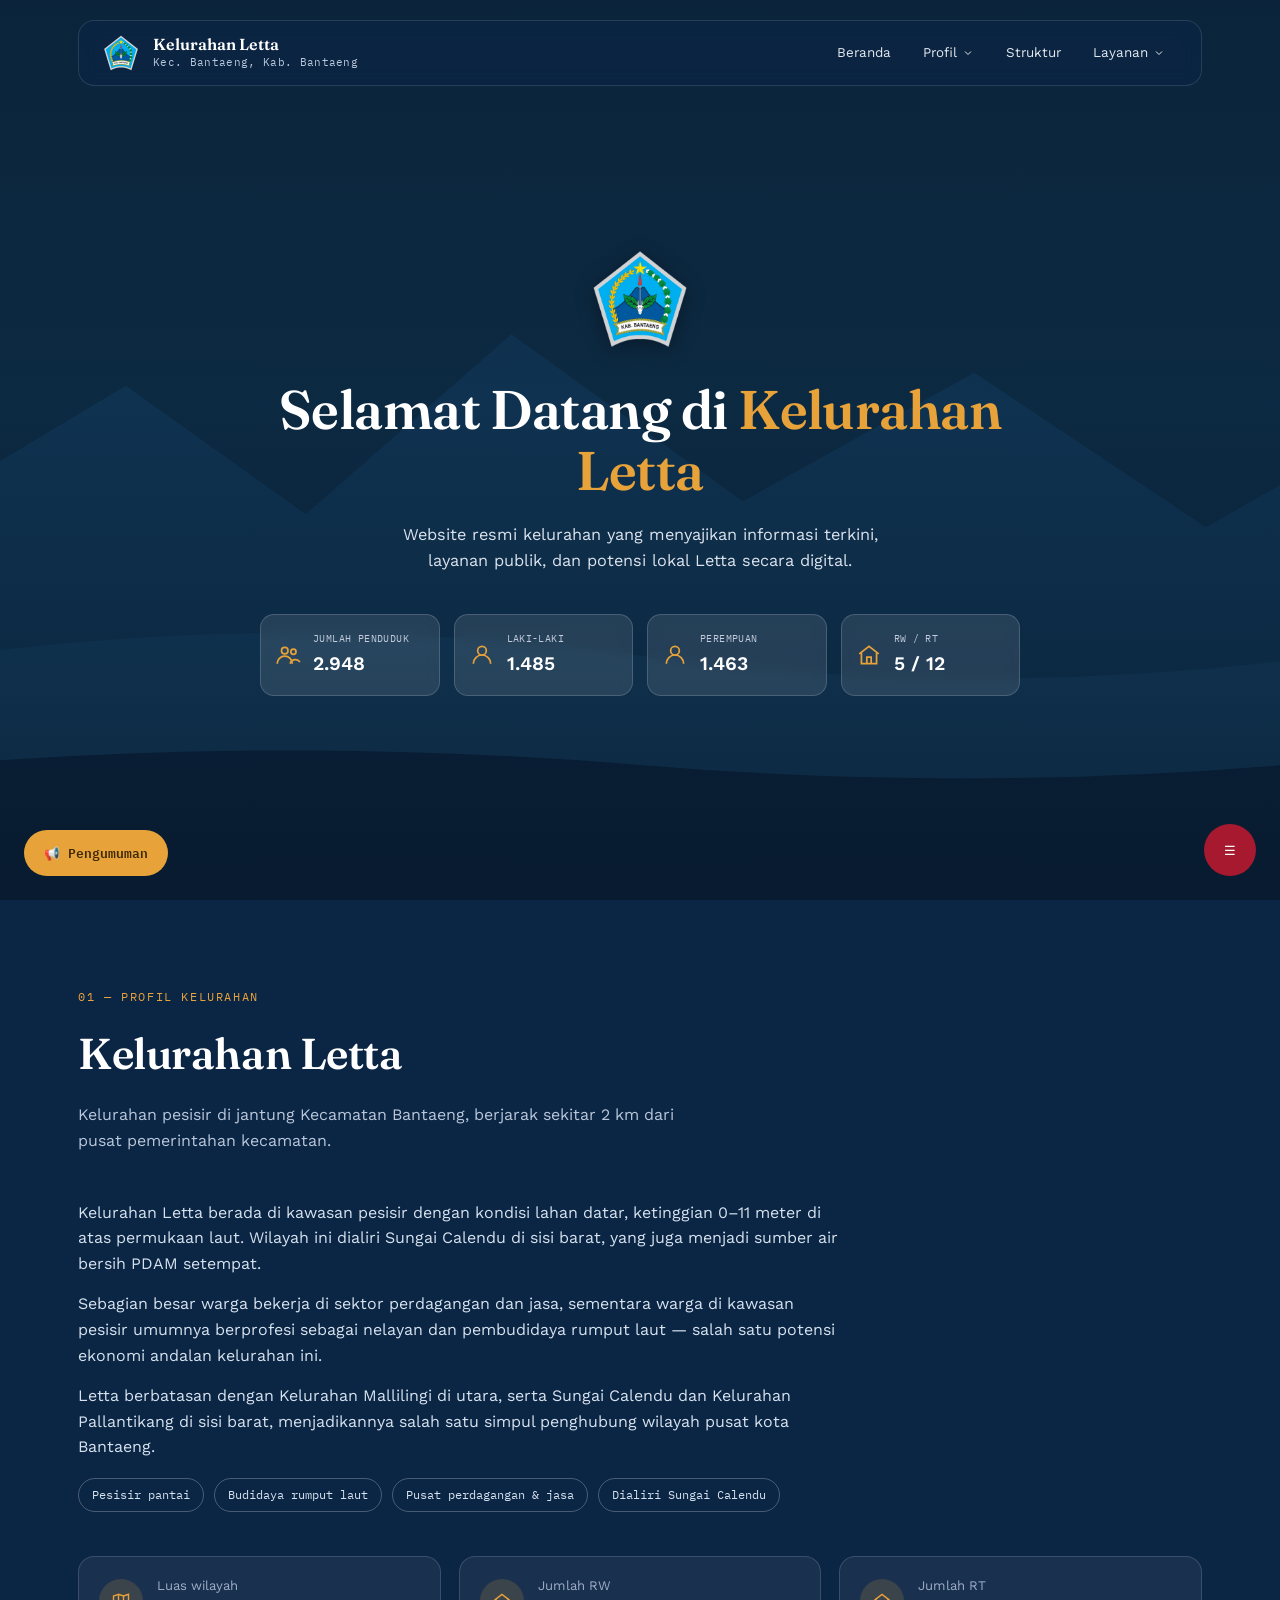
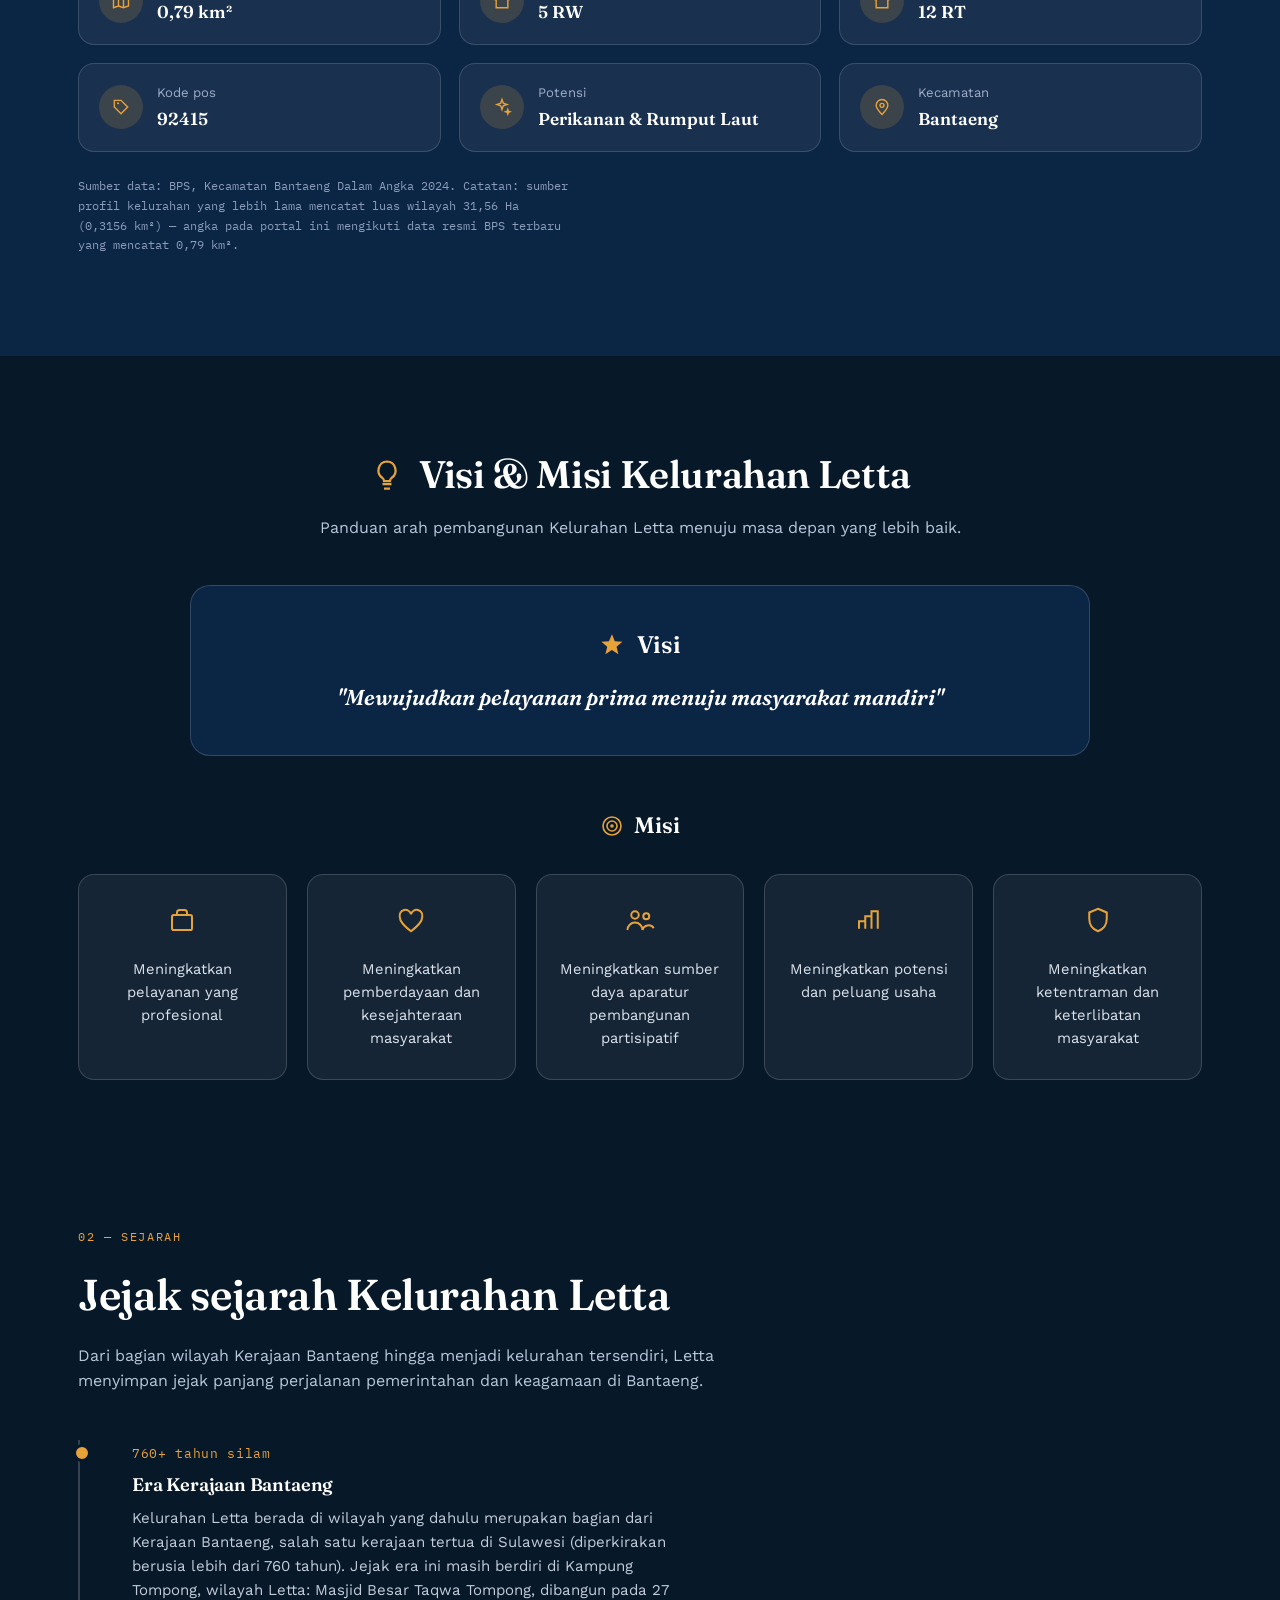
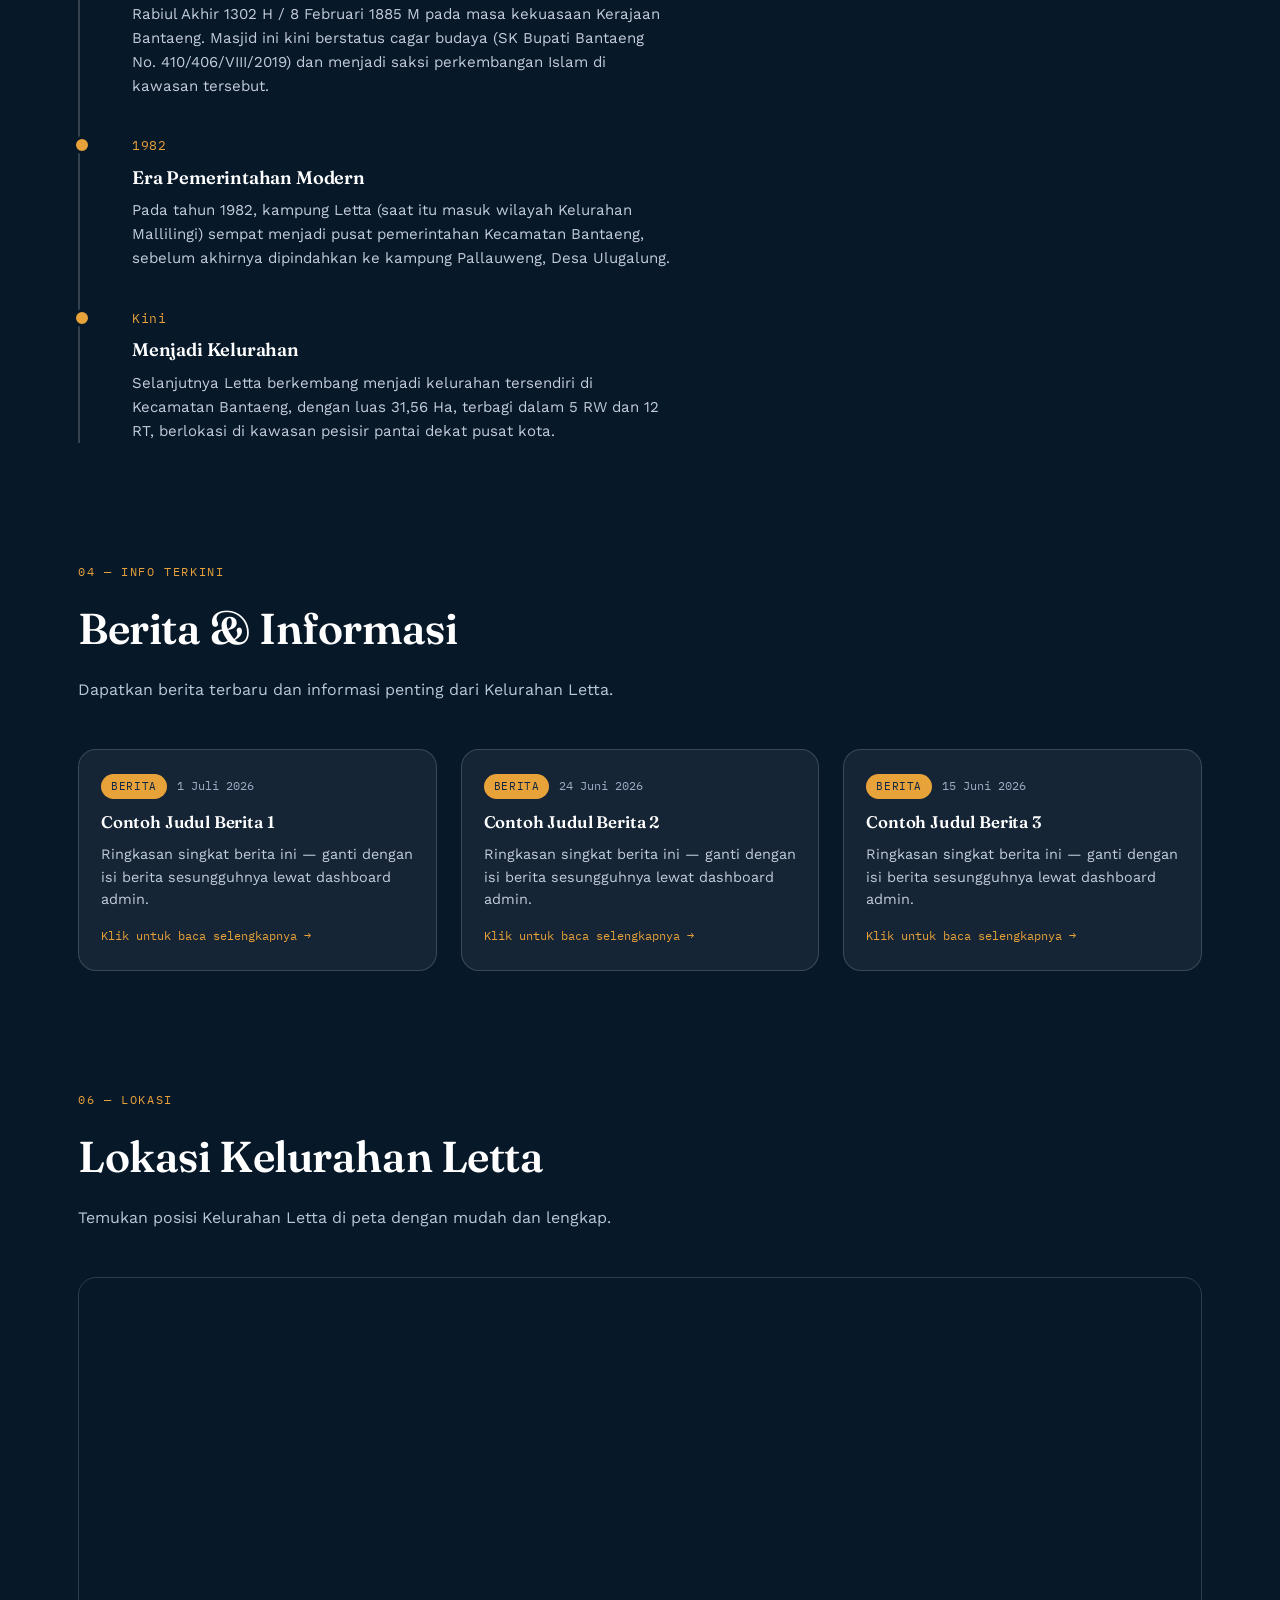
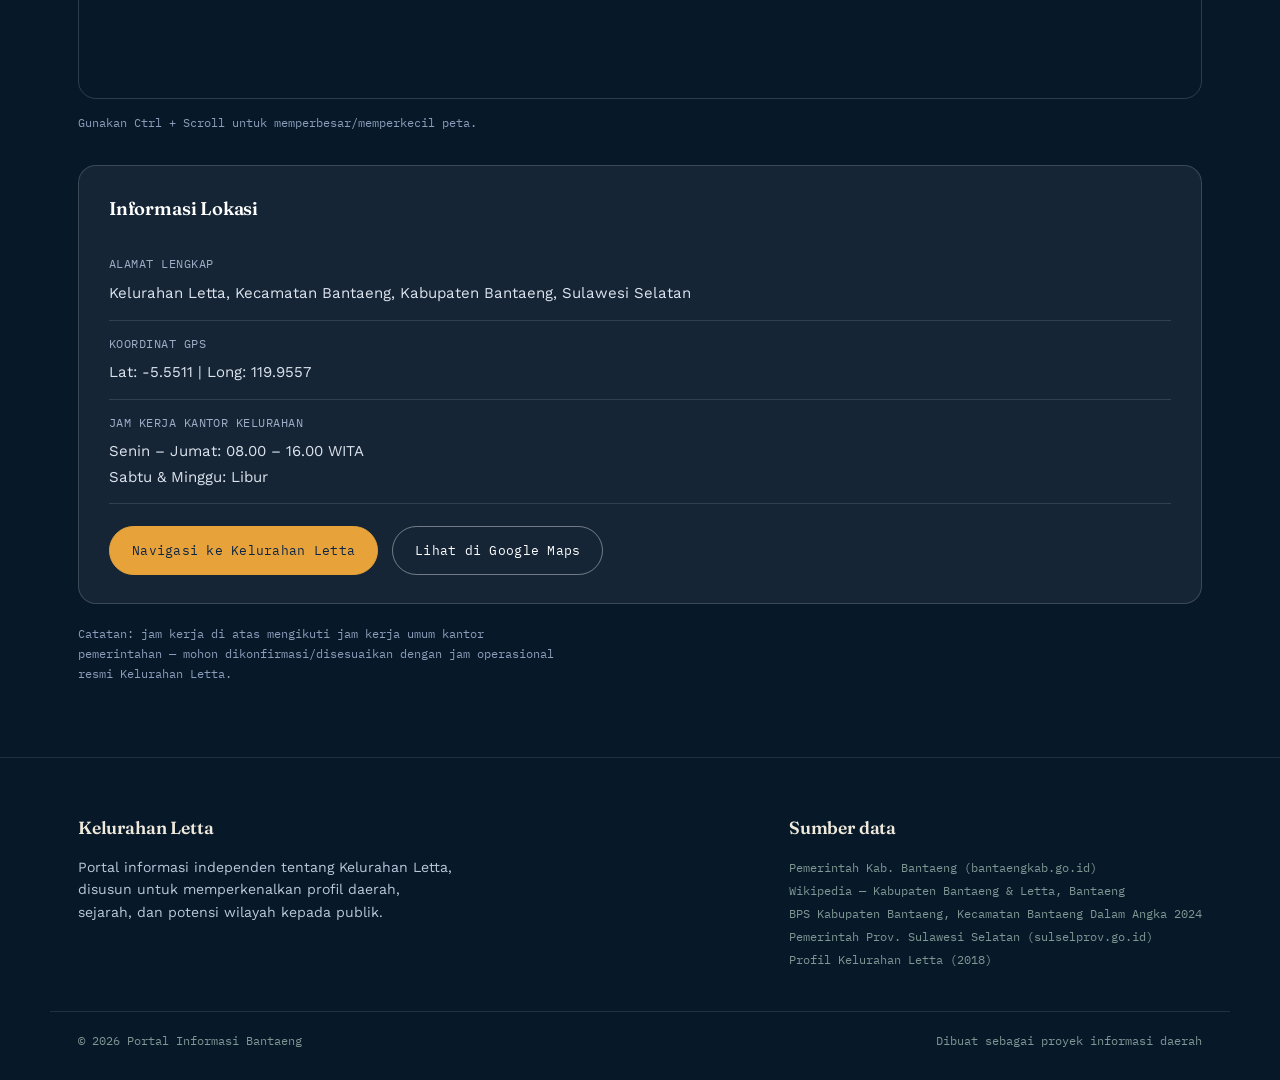
==== index.html @ 185e0df6 "Add files via upload" ====
<!DOCTYPE html>
<html lang="id">
<head>
<meta charset="UTF-8">
<meta name="viewport" content="width=device-width, initial-scale=1.0">
<title>Kelurahan Letta — Portal Informasi Resmi</title>
<link rel="preconnect" href="https://fonts.googleapis.com">
<link href="https://fonts.googleapis.com/css2?family=Fraunces:opsz,wght@9..144,300;9..144,500;9..144,600;9..144,700&family=Work+Sans:wght@400;500;600&family=IBM+Plex+Mono:wght@400;500&display=swap" rel="stylesheet">
<link rel="stylesheet" href="assets/styles.css">
</head>
<body>

<header class="nav-v2">
  <div class="nav-v2-inner">
    <div class="nav-v2-pill">
      <div class="brand-v2">
        <div class="badge-circle"><img src="images/logo/logo-bantaeng.png" width="40" height="40" alt="Logo Kabupaten Bantaeng"></div>
        <div>
          <div class="brand-v2-title">Kelurahan Letta</div>
          <div class="brand-v2-sub">Kec. Bantaeng, Kab. Bantaeng</div>
        </div>
      </div>
      <button class="nav-v2-toggle" id="navToggleV2" aria-label="Buka menu">☰</button>
      <nav class="nav-v2-links" id="navLinksV2">
        <a href="index.html#beranda">Beranda</a>
        <div class="nav-dropdown">
          <a href="index.html#letta" class="nav-dropdown-trigger">Profil
            <svg width="12" height="12" viewBox="0 0 24 24" fill="none" stroke="currentColor" stroke-width="2"><path d="M6,9 L12,15 L18,9"/></svg>
          </a>
          <div class="nav-dropdown-menu">
            <div class="nav-dropdown-menu-inner">
              <a href="index.html#letta">Profil Kelurahan</a>
              <a href="index.html#visimisi">Visi &amp; Misi</a>
              <a href="index.html#sejarah">Sejarah</a>
              <a href="index.html#berita">Info Terkini</a>
              <a href="index.html#peta">Peta</a>
              <a href="galeri.html">Galeri</a>
              <a href="wisata.html">Wisata</a>
            </div>
          </div>
        </div>
        <a href="struktur.html">Struktur</a>
        <div class="nav-dropdown">
          <a href="layanan.html" class="nav-dropdown-trigger">Layanan
            <svg width="12" height="12" viewBox="0 0 24 24" fill="none" stroke="currentColor" stroke-width="2"><path d="M6,9 L12,15 L18,9"/></svg>
          </a>
          <div class="nav-dropdown-menu">
            <div class="nav-dropdown-menu-inner">
              <a href="layanan.html">Alur Pelayanan</a>
              <a href="pengaduan.html">Pengaduan</a>
            </div>
          </div>
        </div>
      </nav>
    </div>
  </div>
</header>

<section class="hero-v2" id="beranda">
  <div class="hero-v2-bg" aria-hidden="true">
    <svg viewBox="0 0 1200 700" preserveAspectRatio="xMidYMid slice">
      <rect width="1200" height="700" fill="#0F3350"/>
      <path d="M0,700 L0,420 L200,300 L340,400 L500,260 L680,390 L860,290 L1040,410 L1200,320 L1200,700 Z" fill="#154268" opacity="0.9"/>
      <path d="M0,700 L0,520 Q300,470 600,510 T1200,500 L1200,700 Z" fill="#1B4F7A" opacity="0.85"/>
      <path d="M0,700 L0,600 Q300,570 600,595 T1200,585 L1200,700 Z" fill="#0B2545"/>
    </svg>
  </div>
  <div class="hero-v2-overlay"></div>
  <div class="hero-v2-content">
    <div class="hero-v2-crest"><img src="images/logo/logo-bantaeng.png" width="110" height="110" alt="Logo Kabupaten Bantaeng"></div>
    <h1>Selamat Datang di <span class="accent">Kelurahan Letta</span></h1>
    <p>Website resmi kelurahan yang menyajikan informasi terkini, layanan publik, dan potensi lokal Letta secara digital.</p>
    <div class="hero-v2-stats">
      <div class="stat-card-v2">
        <svg width="26" height="26" viewBox="0 0 24 24" fill="none" stroke="currentColor" stroke-width="1.6"><circle cx="9" cy="8" r="3"/><circle cx="17" cy="9" r="2.4"/><path d="M2,20 a7,7 0 0 1 14,0"/><path d="M14,20 a5,5 0 0 1 9,-1.5"/></svg>
        <div><div class="label">Jumlah penduduk</div><div class="value">2.948</div></div>
      </div>
      <div class="stat-card-v2">
        <svg width="26" height="26" viewBox="0 0 24 24" fill="none" stroke="currentColor" stroke-width="1.6"><circle cx="12" cy="8" r="4"/><path d="M4,20 a8,8 0 0 1 16,0"/></svg>
        <div><div class="label">Laki-laki</div><div class="value">1.485</div></div>
      </div>
      <div class="stat-card-v2">
        <svg width="26" height="26" viewBox="0 0 24 24" fill="none" stroke="currentColor" stroke-width="1.6"><circle cx="12" cy="8" r="4"/><path d="M4,20 a8,8 0 0 1 16,0"/></svg>
        <div><div class="label">Perempuan</div><div class="value">1.463</div></div>
      </div>
      <div class="stat-card-v2">
        <svg width="26" height="26" viewBox="0 0 24 24" fill="none" stroke="currentColor" stroke-width="1.6"><path d="M3,11 L12,4 L21,11"/><path d="M5,10 V20 H19 V10"/><path d="M10,20 V14 H14 V20"/></svg>
        <div><div class="label">RW / RT</div><div class="value">5 / 12</div></div>
      </div>
    </div>
  </div>
  <div class="hero-v2-float-left">
    <button class="pill-announce">📢 Pengumuman</button>
  </div>
  <div class="hero-v2-float-right">
    <button class="fab-menu" aria-label="Menu cepat">☰</button>
  </div>
</section>

<section id="letta" class="letta">
  <div class="wrap">
    <div class="section-head">
      <span class="eyebrow">01 — Profil Kelurahan</span>
      <h2>Kelurahan Letta</h2>
      <p>Kelurahan pesisir di jantung Kecamatan Bantaeng, berjarak sekitar 2 km dari pusat pemerintahan kecamatan.</p>
    </div>
    <div class="letta-grid">
      <div class="letta-copy">
        <p>Kelurahan Letta berada di kawasan pesisir dengan kondisi lahan datar, ketinggian 0–11 meter di atas permukaan laut. Wilayah ini dialiri Sungai Calendu di sisi barat, yang juga menjadi sumber air bersih PDAM setempat.</p>
        <p>Sebagian besar warga bekerja di sektor perdagangan dan jasa, sementara warga di kawasan pesisir umumnya berprofesi sebagai nelayan dan pembudidaya rumput laut — salah satu potensi ekonomi andalan kelurahan ini.</p>
        <p>Letta berbatasan dengan Kelurahan Mallilingi di utara, serta Sungai Calendu dan Kelurahan Pallantikang di sisi barat, menjadikannya salah satu simpul penghubung wilayah pusat kota Bantaeng.</p>
        <div class="badge-row">
          <span class="badge">Pesisir pantai</span>
          <span class="badge">Budidaya rumput laut</span>
          <span class="badge">Pusat perdagangan &amp; jasa</span>
          <span class="badge">Dialiri Sungai Calendu</span>
        </div>
      </div>
    </div>

    <div class="quickfact-grid">
      <div class="quickfact-card">
        <div class="quickfact-icon"><svg width="20" height="20" viewBox="0 0 24 24" fill="none" stroke="currentColor" stroke-width="1.7"><path d="M9,4 L3,6 V20 L9,18 L15,20 L21,18 V4 L15,6 L9,4 Z"/><path d="M9,4 V18 M15,6 V20"/></svg></div>
        <div><div class="label">Luas wilayah</div><div class="value">0,79 km²</div></div>
      </div>
      <div class="quickfact-card">
        <div class="quickfact-icon"><svg width="20" height="20" viewBox="0 0 24 24" fill="none" stroke="currentColor" stroke-width="1.7"><path d="M3,11 L12,4 L21,11"/><path d="M5,10 V20 H19 V10"/></svg></div>
        <div><div class="label">Jumlah RW</div><div class="value">5 RW</div></div>
      </div>
      <div class="quickfact-card">
        <div class="quickfact-icon"><svg width="20" height="20" viewBox="0 0 24 24" fill="none" stroke="currentColor" stroke-width="1.7"><path d="M3,11 L12,4 L21,11"/><path d="M5,10 V20 H19 V10"/></svg></div>
        <div><div class="label">Jumlah RT</div><div class="value">12 RT</div></div>
      </div>
      <div class="quickfact-card">
        <div class="quickfact-icon"><svg width="20" height="20" viewBox="0 0 24 24" fill="none" stroke="currentColor" stroke-width="1.7"><path d="M20,12 L12,20 L4,12 V4 H12 Z"/><circle cx="8.5" cy="7.5" r="1.3" fill="currentColor" stroke="none"/></svg></div>
        <div><div class="label">Kode pos</div><div class="value">92415</div></div>
      </div>
      <div class="quickfact-card">
        <div class="quickfact-icon"><svg width="20" height="20" viewBox="0 0 24 24" fill="none" stroke="currentColor" stroke-width="1.7"><path d="M12,3 l1.5,4.5 L18,9 l-4.5,1.5 L12,15 l-1.5,-4.5 L6,9 l4.5,-1.5 Z"/><path d="M19,15 l0.7,2 2,0.7 -2,0.7 -0.7,2 -0.7,-2 -2,-0.7 2,-0.7 Z"/></svg></div>
        <div><div class="label">Potensi</div><div class="value">Perikanan &amp; Rumput Laut</div></div>
      </div>
      <div class="quickfact-card">
        <div class="quickfact-icon"><svg width="20" height="20" viewBox="0 0 24 24" fill="none" stroke="currentColor" stroke-width="1.7"><path d="M12,21 C8,17 5,13.5 5,10 A7,7 0 0 1 19,10 C19,13.5 16,17 12,21 Z"/><circle cx="12" cy="10" r="2.4"/></svg></div>
        <div><div class="label">Kecamatan</div><div class="value">Bantaeng</div></div>
      </div>
    </div>

    <p class="map-note" style="color:#8C9DBA;margin-top:24px;">Sumber data: BPS, Kecamatan Bantaeng Dalam Angka 2024. Catatan: sumber profil kelurahan yang lebih lama mencatat luas wilayah 31,56 Ha (0,3156 km²) — angka pada portal ini mengikuti data resmi BPS terbaru yang mencatat 0,79 km².</p>
  </div>
</section>

<section id="visimisi" class="visimisi">
  <div class="wrap">
    <div class="vm-head">
      <div class="vm-heading">
        <svg width="36" height="36" viewBox="0 0 24 24" fill="none" stroke="currentColor" stroke-width="1.5"><path d="M9,18 h6 M10,21 h4 M12,3 a6,6 0 0 0 -3,11 c0.6,0.5 1,1.2 1,2 h4 c0,-0.8 0.4,-1.5 1,-2 a6,6 0 0 0 -3,-11 Z"/></svg>
        <h2>Visi &amp; Misi Kelurahan Letta</h2>
      </div>
      <p>Panduan arah pembangunan Kelurahan Letta menuju masa depan yang lebih baik.</p>
    </div>

    <div class="visi-banner">
      <div class="visi-banner-label">
        <svg width="26" height="26" viewBox="0 0 24 24" fill="#E8A23A"><path d="M12,2 l2.6,6.6 7,0.5 -5.4,4.5 1.7,6.9 -6,-3.8 -6,3.8 1.7,-6.9 -5.4,-4.5 7,-0.5 Z"/></svg>
        Visi
      </div>
      <blockquote>"Mewujudkan pelayanan prima menuju masyarakat mandiri"</blockquote>
    </div>

    <div class="misi-heading">
      <svg width="24" height="24" viewBox="0 0 24 24" fill="none" stroke="currentColor" stroke-width="1.6"><circle cx="12" cy="12" r="9"/><circle cx="12" cy="12" r="5"/><circle cx="12" cy="12" r="1"/></svg>
      <span>Misi</span>
    </div>
    <div class="misi-grid-v2">
      <div class="misi-card-v2">
        <svg width="30" height="30" viewBox="0 0 24 24" fill="none" stroke="currentColor" stroke-width="1.6"><rect x="4" y="8" width="16" height="12" rx="1.5"/><path d="M8,8 V6 a2,2 0 0 1 2,-2 h4 a2,2 0 0 1 2,2 v2"/></svg>
        <p>Meningkatkan pelayanan yang profesional</p>
      </div>
      <div class="misi-card-v2">
        <svg width="30" height="30" viewBox="0 0 24 24" fill="none" stroke="currentColor" stroke-width="1.6"><path d="M12,21 C7,17 3,13.5 3,9.5 A4.5,4.5 0 0 1 12,7.5 A4.5,4.5 0 0 1 21,9.5 C21,13.5 17,17 12,21 Z"/></svg>
        <p>Meningkatkan pemberdayaan dan kesejahteraan masyarakat</p>
      </div>
      <div class="misi-card-v2">
        <svg width="30" height="30" viewBox="0 0 24 24" fill="none" stroke="currentColor" stroke-width="1.6"><circle cx="8" cy="8" r="3"/><circle cx="17" cy="9" r="2.4"/><path d="M2,20 a6,6 0 0 1 12,0"/><path d="M14,20 a5,5 0 0 1 9,-1.5"/></svg>
        <p>Meningkatkan sumber daya aparatur pembangunan partisipatif</p>
      </div>
      <div class="misi-card-v2">
        <svg width="30" height="30" viewBox="0 0 24 24" fill="none" stroke="currentColor" stroke-width="1.6"><path d="M4,19 L4,13 L9,13 L9,19 M9,19 L9,9 L14,9 L14,19 M14,19 L14,5 L19,5 L19,19"/></svg>
        <p>Meningkatkan potensi dan peluang usaha</p>
      </div>
      <div class="misi-card-v2">
        <svg width="30" height="30" viewBox="0 0 24 24" fill="none" stroke="currentColor" stroke-width="1.6"><path d="M12,3 L19,6 V11 C19,16 16,19.5 12,21 C8,19.5 5,16 5,11 V6 Z"/></svg>
        <p>Meningkatkan ketentraman dan keterlibatan masyarakat</p>
      </div>
    </div>
  </div>
</section>

<section id="sejarah" class="tight sejarah-navy">
  <div class="wrap">
    <div class="section-head">
      <span class="eyebrow">02 — Sejarah</span>
      <h2>Jejak sejarah Kelurahan Letta</h2>
      <p>Dari bagian wilayah Kerajaan Bantaeng hingga menjadi kelurahan tersendiri, Letta menyimpan jejak panjang perjalanan pemerintahan dan keagamaan di Bantaeng.</p>
    </div>
    <div class="timeline">
      <div class="t-item">
        <span class="yr">760+ tahun silam</span>
        <h4>Era Kerajaan Bantaeng</h4>
        <p>Kelurahan Letta berada di wilayah yang dahulu merupakan bagian dari Kerajaan Bantaeng, salah satu kerajaan tertua di Sulawesi (diperkirakan berusia lebih dari 760 tahun). Jejak era ini masih berdiri di Kampung Tompong, wilayah Letta: Masjid Besar Taqwa Tompong, dibangun pada 27 Rabiul Akhir 1302 H / 8 Februari 1885 M pada masa kekuasaan Kerajaan Bantaeng. Masjid ini kini berstatus cagar budaya (SK Bupati Bantaeng No. 410/406/VIII/2019) dan menjadi saksi perkembangan Islam di kawasan tersebut.</p>
      </div>
      <div class="t-item">
        <span class="yr">1982</span>
        <h4>Era Pemerintahan Modern</h4>
        <p>Pada tahun 1982, kampung Letta (saat itu masuk wilayah Kelurahan Mallilingi) sempat menjadi pusat pemerintahan Kecamatan Bantaeng, sebelum akhirnya dipindahkan ke kampung Pallauweng, Desa Ulugalung.</p>
      </div>
      <div class="t-item">
        <span class="yr">Kini</span>
        <h4>Menjadi Kelurahan</h4>
        <p>Selanjutnya Letta berkembang menjadi kelurahan tersendiri di Kecamatan Bantaeng, dengan luas 31,56 Ha, terbagi dalam 5 RW dan 12 RT, berlokasi di kawasan pesisir pantai dekat pusat kota.</p>
      </div>
    </div>
  </div>
</section>

<section id="berita" class="tight berita-navy">
  <div class="wrap">
    <div class="section-head">
      <span class="eyebrow">04 — Info Terkini</span>
      <h2>Berita &amp; Informasi</h2>
      <p>Dapatkan berita terbaru dan informasi penting dari Kelurahan Letta.</p>
    </div>
    <div class="berita-grid" id="beritaGrid"></div>
  </div>
</section>

<div class="berita-modal-overlay" id="beritaModalOverlay">
  <div class="berita-modal">
    <button class="berita-modal-close" id="beritaModalClose" aria-label="Tutup">✕</button>
    <span class="tanggal" id="beritaModalTanggal"></span>
    <h3 id="beritaModalJudul"></h3>
    <p id="beritaModalIsi"></p>
  </div>
</div>

<section id="peta" class="tight peta-navy">
  <div class="wrap">
    <div class="section-head">
      <span class="eyebrow">06 — Lokasi</span>
      <h2>Lokasi Kelurahan Letta</h2>
      <p>Temukan posisi Kelurahan Letta di peta dengan mudah dan lengkap.</p>
    </div>

    <div class="peta-embed-wrap">
      <iframe
        src="https://www.openstreetmap.org/export/embed.html?bbox=119.9487%2C-5.5571%2C119.9627%2C-5.5451&layer=mapnik&marker=-5.5511%2C119.9557"
        width="100%" height="420" style="border:0;" allowfullscreen="" loading="lazy"
        referrerpolicy="no-referrer-when-downgrade">
      </iframe>
    </div>
    <p class="map-note peta-note-light">Gunakan Ctrl + Scroll untuk memperbesar/memperkecil peta.</p>

    <div class="peta-info-card">
      <h4>Informasi Lokasi</h4>
      <div class="peta-info-row">
        <span class="label">Alamat Lengkap</span>
        <span class="value">Kelurahan Letta, Kecamatan Bantaeng, Kabupaten Bantaeng, Sulawesi Selatan</span>
      </div>
      <div class="peta-info-row">
        <span class="label">Koordinat GPS</span>
        <span class="value">Lat: -5.5511 | Long: 119.9557</span>
      </div>
      <div class="peta-info-row">
        <span class="label">Jam Kerja Kantor Kelurahan</span>
        <span class="value">Senin – Jumat: 08.00 – 16.00 WITA<br>Sabtu &amp; Minggu: Libur</span>
      </div>
      <div class="peta-btn-row">
        <a href="https://www.google.com/maps/dir/?api=1&destination=-5.5511,119.9557" target="_blank" rel="noopener" class="btn solid">Navigasi ke Kelurahan Letta</a>
        <a href="https://www.google.com/maps?q=-5.5511,119.9557" target="_blank" rel="noopener" class="btn ghost">Lihat di Google Maps</a>
      </div>
    </div>
    <p class="team-note" style="margin-top:20px;">Catatan: jam kerja di atas mengikuti jam kerja umum kantor pemerintahan — mohon dikonfirmasi/disesuaikan dengan jam operasional resmi Kelurahan Letta.</p>
  </div>
</section>

<footer>
  <div class="wrap">
    <div>
      <h4>Kelurahan Letta</h4>
      <p>Portal informasi independen tentang Kelurahan Letta, disusun untuk memperkenalkan profil daerah, sejarah, dan potensi wilayah kepada publik.</p>
    </div>
    <div>
      <h4>Sumber data</h4>
      <div class="sources">
        Pemerintah Kab. Bantaeng (bantaengkab.go.id)<br>
        Wikipedia — Kabupaten Bantaeng &amp; Letta, Bantaeng<br>
        BPS Kabupaten Bantaeng, Kecamatan Bantaeng Dalam Angka 2024<br>
        Pemerintah Prov. Sulawesi Selatan (sulselprov.go.id)<br>
        Profil Kelurahan Letta (2018)
      </div>
    </div>
  </div>
  <div class="wrap foot-bottom">
    <span>© 2026 Portal Informasi Bantaeng</span>
    <span>Dibuat sebagai proyek informasi daerah</span>
  </div>
</footer>

<script src="assets/nav.js"></script>
<script>
/* ---------- BERITA & INFORMASI ---------- */
function formatTanggalIndo(dateStr){
  const bulan=['Januari','Februari','Maret','April','Mei','Juni','Juli','Agustus','September','Oktober','November','Desember'];
  const d=new Date(dateStr);
  if(isNaN(d)) return dateStr;
  return `${d.getDate()} ${bulan[d.getMonth()]} ${d.getFullYear()}`;
}
function renderBerita(list){
  const grid=document.getElementById('beritaGrid');
  if(!grid) return;
  if(!list.length){
    grid.innerHTML = `<p class="team-note">Belum ada berita. Silakan isi melalui halaman admin (/admin).</p>`;
    return;
  }
  grid.innerHTML = list.map((b,i)=>`
    <div class="berita-card" data-index="${i}">
      <div class="tag-row">
        <span class="tag">Berita</span>
        <span class="tanggal">${formatTanggalIndo(b.date)}</span>
      </div>
      <h4>${b.title}</h4>
      <p>${b.excerpt || ''}</p>
      <span class="baca">Klik untuk baca selengkapnya →</span>
    </div>
  `).join('');

  const overlay = document.getElementById('beritaModalOverlay');
  const modalTanggal = document.getElementById('beritaModalTanggal');
  const modalJudul = document.getElementById('beritaModalJudul');
  const modalIsi = document.getElementById('beritaModalIsi');

  grid.querySelectorAll('.berita-card').forEach(card=>{
    card.addEventListener('click', ()=>{
      const b = list[parseInt(card.dataset.index)];
      modalTanggal.textContent = formatTanggalIndo(b.date);
      modalJudul.textContent = b.title;
      modalIsi.textContent = b.content || b.excerpt || '';
      overlay.classList.add('open');
    });
  });
}

function closeBeritaModal(){
  document.getElementById('beritaModalOverlay').classList.remove('open');
}
document.getElementById('beritaModalClose').addEventListener('click', closeBeritaModal);
document.getElementById('beritaModalOverlay').addEventListener('click', (e)=>{
  if(e.target.id === 'beritaModalOverlay') closeBeritaModal();
});

/* ---------- LOAD CONTENT ---------- */
async function loadContent(){
  try{
    const beritaRes = await fetch('content/berita.json').then(r=>r.json()).catch(()=>({items:[]}));
    renderBerita(beritaRes.items || []);
  }catch(err){
    console.error('Gagal memuat konten:',err);
  }
}
loadContent();
</script>
</body>
</html>
---- assets/styles.css ----
:root{
    --cream:#EFE9DC;
    --cream-deep:#E4DCC8;
    --ink:#142B2E;
    --sea:#1B4A54;
    --sea-deep:#0F2E35;
    --seaweed:#5C8A5F;
    --clay:#B4632F;
    --coral:#E2703A;
    --navy:#0B2545;
    --navy-deep:#071829;
    --navy-line:#1C3A63;
    --red:#A6192E;
    --line:rgba(20,43,46,.14);
    --paper:#FBF8F1;
  }
  *{box-sizing:border-box;}
  html{scroll-behavior:smooth;}
  body{
    margin:0;
    background:var(--navy-deep);
    color:#DCE3ED;
    font-family:'Work Sans',sans-serif;
    font-size:16px;
    line-height:1.6;
    -webkit-font-smoothing:antialiased;
  }
  h1,h2,h3,h4{
    font-family:'Fraunces',serif;
    margin:0;
    font-weight:600;
    letter-spacing:-0.01em;
  }
  .eyebrow{
    font-family:'IBM Plex Mono',monospace;
    font-size:.72rem;
    letter-spacing:.14em;
    text-transform:uppercase;
    color:#E8A23A;
    display:block;
    margin-bottom:.8rem;
  }
  a{color:inherit;}
  img{max-width:100%;display:block;}
  .wrap{max-width:1180px;margin:0 auto;padding:0 28px;}
  :focus-visible{outline:3px solid var(--coral);outline-offset:3px;}

  /* ---------- NAV ---------- */
  header.nav{
    position:sticky;top:0;z-index:100;
    background:rgba(239,233,220,.92);
    backdrop-filter:blur(8px);
    border-bottom:1px solid var(--line);
  }
  .nav-inner{
    max-width:1180px;margin:0 auto;padding:14px 28px;
    display:flex;align-items:center;justify-content:space-between;
    gap:20px;
  }
  .brand{
    font-family:'Fraunces',serif;font-weight:700;font-size:1.28rem;
    display:flex;align-items:baseline;gap:8px;white-space:nowrap;
  }
  .brand small{
    font-family:'IBM Plex Mono',monospace;font-weight:400;font-size:.62rem;
    letter-spacing:.1em;text-transform:uppercase;color:var(--sea);
  }
  nav.links{display:flex;gap:2px;flex-wrap:wrap;justify-content:flex-end;}
  nav.links a{
    font-size:.86rem;padding:8px 12px;border-radius:20px;
    text-decoration:none;color:var(--ink);white-space:nowrap;
    transition:background .15s ease;
  }
  nav.links a:hover{background:var(--cream-deep);}
  .nav-toggle{display:none;background:none;border:1px solid var(--line);border-radius:8px;padding:8px 10px;font-family:'IBM Plex Mono',monospace;cursor:pointer;}

  /* ---------- HERO ---------- */
  .hero{
    position:relative;overflow:hidden;
    background:linear-gradient(180deg,#BFE0E6 0%, #DCE8D8 42%, var(--cream) 78%);
    padding-top:64px;
  }
  .hero-content{
    max-width:1180px;margin:0 auto;padding:70px 28px 10px;
    position:relative;z-index:5;
  }
  .hero h1{
    font-size:clamp(2.6rem,6.4vw,5rem);
    line-height:.98;
    max-width:14ch;
  }
  .hero .tagline{
    font-size:1.05rem;max-width:46ch;margin-top:22px;color:var(--sea-deep);
  }
  .hero .cta-row{display:flex;gap:14px;margin-top:32px;flex-wrap:wrap;}
  .btn{
    font-family:'IBM Plex Mono',monospace;font-size:.82rem;letter-spacing:.02em;
    padding:13px 22px;border-radius:30px;border:1px solid var(--ink);
    text-decoration:none;display:inline-flex;align-items:center;gap:8px;
    transition:transform .15s ease, background .15s ease;
  }
  .btn.solid{background:var(--ink);color:var(--cream);}
  .btn.solid:hover{transform:translateY(-2px);background:var(--sea-deep);}
  .btn.ghost:hover{transform:translateY(-2px);background:rgba(20,43,46,.06);}

  .landscape{
    position:relative;height:min(46vw,420px);min-height:260px;
    margin-top:36px;
  }
  .landscape svg{position:absolute;bottom:0;left:0;width:100%;height:100%;}
  .layer-mtn{will-change:transform;}
  .layer-plain{will-change:transform;}
  .layer-coast{will-change:transform;}

  /* ---------- NAV V2 (mengambang, di atas foto hero) ---------- */
  header.nav-v2{
    position:absolute;top:20px;left:0;right:0;z-index:50;
  }
  header.nav-v2.nav-static{
    position:static;padding-top:20px;margin-bottom:24px;background:var(--navy);
  }
  .nav-v2-inner{
    max-width:1180px;margin:0 auto;padding:0 28px;
  }
  .nav-v2-pill{
    position:relative;
    background:rgba(11,37,69,.72);
    backdrop-filter:blur(10px);
    border-radius:16px;
    padding:12px 22px;
    display:flex;align-items:center;justify-content:space-between;gap:20px;
    border:1px solid rgba(255,255,255,.12);
  }
  .brand-v2{display:flex;align-items:center;gap:12px;}
  .badge-circle{
    width:40px;height:40px;
    display:flex;align-items:center;justify-content:center;
    flex-shrink:0;
  }
  .badge-circle img{width:100%;height:100%;object-fit:contain;}
  .brand-v2-title{color:#FFFFFF;font-family:'Fraunces',serif;font-weight:600;font-size:1rem;line-height:1.2;}
  .brand-v2-sub{color:#B9C7DA;font-family:'IBM Plex Mono',monospace;font-size:.68rem;letter-spacing:.03em;}
  .nav-v2-links{display:flex;gap:4px;flex-wrap:wrap;}
  .nav-v2-links a{
    font-size:.84rem;padding:8px 14px;border-radius:10px;color:#E4E9F0;
    text-decoration:none;white-space:nowrap;transition:background .15s ease;
  }
  .nav-v2-links a:hover{background:rgba(255,255,255,.1);}
  .nav-v2-toggle{display:none;background:none;border:1px solid rgba(255,255,255,.3);border-radius:8px;padding:8px 10px;color:#fff;cursor:pointer;}

  .nav-dropdown{position:relative;}
  .nav-dropdown-trigger{
    display:flex;align-items:center;gap:5px;cursor:default;
  }
  .nav-dropdown-trigger svg{transition:transform .15s ease;}
  .nav-dropdown:hover .nav-dropdown-trigger{background:rgba(255,255,255,.1);color:#E8A23A;border-radius:10px;}
  .nav-dropdown:hover .nav-dropdown-trigger svg{transform:rotate(180deg);}
  .nav-dropdown-menu{
    display:none;position:absolute;top:100%;left:0;padding-top:8px;
    min-width:220px;z-index:60;
  }
  .nav-dropdown-menu-inner{
    background:rgba(11,37,69,.97);backdrop-filter:blur(10px);
    border:1px solid rgba(255,255,255,.14);border-radius:14px;padding:8px;
  }
  .nav-dropdown:hover .nav-dropdown-menu{display:block;}
  .nav-dropdown-menu a{
    display:block;padding:9px 14px;font-size:.86rem;color:#E4E9F0;
    text-decoration:none;border-radius:8px;white-space:nowrap;
  }
  .nav-dropdown-menu a:hover{background:rgba(255,255,255,.1);color:#E8A23A;}

  /* ---------- HERO V2 (foto penuh + overlay) ---------- */
  .hero-v2{
    position:relative;min-height:100vh;overflow:hidden;
    display:flex;align-items:center;justify-content:center;
    padding:120px 28px 80px;
  }
  .hero-v2-bg{position:absolute;inset:0;z-index:0;}
  .hero-v2-bg svg{width:100%;height:100%;}
  .hero-v2-overlay{
    position:absolute;inset:0;z-index:1;
    background:linear-gradient(180deg, rgba(7,24,41,.55) 0%, rgba(7,24,41,.35) 45%, rgba(7,24,41,.75) 100%);
  }
  .hero-v2-content{position:relative;z-index:5;max-width:760px;margin:0 auto;text-align:center;}
  .hero-v2-crest{
    width:110px;height:110px;margin:0 auto 26px;
    display:flex;align-items:center;justify-content:center;
  }
  .hero-v2-crest img{width:100%;height:100%;object-fit:contain;filter:drop-shadow(0 4px 10px rgba(0,0,0,.35));}
  .hero-v2-content h1{
    color:#FFFFFF;font-size:clamp(2.1rem,5vw,3.4rem);line-height:1.12;font-weight:600;
  }
  .hero-v2-content h1 .accent{color:#E8A23A;}
  .hero-v2-content p{
    color:#DCE3ED;font-size:1.02rem;max-width:52ch;margin:20px auto 0;
  }
  .hero-v2-stats{
    display:grid;grid-template-columns:repeat(4,1fr);gap:14px;
    margin-top:40px;
  }
  .stat-card-v2{
    background:rgba(255,255,255,.1);backdrop-filter:blur(6px);
    border:1px solid rgba(255,255,255,.16);border-radius:14px;
    padding:16px 14px;display:flex;align-items:center;gap:12px;text-align:left;
  }
  .stat-card-v2 svg{flex-shrink:0;color:#E8A23A;}
  .stat-card-v2 .label{
    font-family:'IBM Plex Mono',monospace;font-size:.62rem;letter-spacing:.04em;
    text-transform:uppercase;color:#C3CCDA;
  }
  .stat-card-v2 .value{color:#FFFFFF;font-size:1.2rem;font-weight:600;margin-top:2px;}
  .hero-v2-float-left, .hero-v2-float-right{
    position:absolute;bottom:24px;z-index:10;
  }
  .hero-v2-float-left{left:24px;}
  .hero-v2-float-right{right:24px;}
  .pill-announce{
    background:#E8A23A;color:#3D2A08;border:none;border-radius:30px;
    padding:12px 20px;font-family:'IBM Plex Mono',monospace;font-size:.8rem;font-weight:600;
    display:flex;align-items:center;gap:8px;cursor:pointer;
  }
  .fab-menu{
    width:52px;height:52px;border-radius:50%;background:var(--red);color:#fff;
    border:none;display:flex;align-items:center;justify-content:center;cursor:pointer;
  }
  @media (max-width:860px){
    .nav-v2-links{display:none;}
    .nav-v2-toggle{display:block;}
    .nav-v2-links.open{
      display:flex;flex-direction:column;position:absolute;top:60px;left:0;right:0;
      background:var(--navy);border-radius:12px;padding:10px;gap:4px;
      border:1px solid rgba(255,255,255,.12);
    }
    .nav-dropdown-menu{
      display:block;position:static;padding-top:0;
    }
    .nav-dropdown-menu-inner{
      background:rgba(255,255,255,.05);backdrop-filter:none;border:none;
      margin:4px 0 4px 12px;padding:4px;border-radius:10px;
    }
    .hero-v2-stats{grid-template-columns:repeat(2,1fr);}
    .vm-heading{white-space:normal;}
  }

  .stat-strip{
    background:var(--ink);color:var(--cream);
    padding:26px 0;
  }
  .stat-strip .wrap{
    display:grid;grid-template-columns:repeat(4,1fr);gap:18px;
  }
  .stat-strip .stat b{
    font-family:'Fraunces',serif;font-size:1.7rem;display:block;font-weight:600;
  }
  .stat-strip .stat span{
    font-family:'IBM Plex Mono',monospace;font-size:.68rem;letter-spacing:.06em;
    text-transform:uppercase;color:#B9C9C4;
  }

  /* ---------- SECTION GENERIC ---------- */
  section{padding:88px 0;}
  section.tight{padding:60px 0;}
  .section-head{max-width:640px;margin-bottom:46px;}
  .section-head h2{font-size:clamp(1.9rem,3.4vw,2.7rem);}
  .section-head p{margin-top:14px;color:#B9C7DA;}

  /* ---------- PROFIL ---------- */
  .profil-grid{display:grid;grid-template-columns:1.1fr .9fr;gap:56px;align-items:start;}
  .profil-copy p{margin:0 0 16px;color:#28464A;}
  .profil-copy p:last-child{margin-bottom:0;}
  .fact-card{
    background:var(--paper);border:1px solid var(--line);border-radius:18px;
    padding:26px;
  }
  .fact-row{display:flex;justify-content:space-between;padding:8px 0;border-bottom:1px solid var(--line);font-size:.92rem;gap:16px;}
  .fact-row:last-child{border-bottom:none;}
  .fact-row .k{color:#5B7275;}
  .fact-row .v{font-family:'IBM Plex Mono',monospace;font-weight:500;text-align:right;}

  /* ---------- TIMELINE ---------- */
  .timeline{position:relative;padding-left:26px;border-left:2px solid var(--line);margin-top:10px;}
  .t-item{position:relative;padding:0 0 34px 26px;}
  .t-item:last-child{padding-bottom:0;}
  .t-item::before{
    content:'';position:absolute;left:-33px;top:4px;width:12px;height:12px;
    border-radius:50%;background:var(--clay);border:3px solid var(--cream);
  }
  .t-item .yr{font-family:'IBM Plex Mono',monospace;color:var(--clay);font-size:.82rem;letter-spacing:.05em;}
  .t-item h4{font-size:1.14rem;margin:.3rem 0 .4rem;}
  .t-item p{margin:0;color:#3C5457;font-size:.94rem;max-width:60ch;}

  .sejarah-navy{background:var(--navy-deep);color:#FFFFFF;}
  .sejarah-navy .eyebrow{color:#E8A23A;}
  .sejarah-navy .section-head p{color:#B9C7DA;}
  .sejarah-navy .timeline{border-left-color:rgba(255,255,255,.18);}
  .sejarah-navy .t-item::before{background:#E8A23A;border-color:var(--navy-deep);}
  .sejarah-navy .t-item .yr{color:#E8A23A;}
  .sejarah-navy .t-item h4{color:#FFFFFF;}
  .sejarah-navy .t-item p{color:#C3CCDA;}

  .quickfact-grid{
    display:grid;grid-template-columns:repeat(3,1fr);gap:18px;margin-top:44px;
  }
  .quickfact-card{
    background:rgba(255,255,255,.06);border:1px solid rgba(255,255,255,.14);
    border-radius:16px;padding:18px 20px;display:flex;align-items:center;gap:14px;
  }
  .quickfact-icon{
    width:44px;height:44px;border-radius:50%;background:rgba(232,162,58,.16);
    display:flex;align-items:center;justify-content:center;flex-shrink:0;color:#E8A23A;
  }
  .quickfact-card .label{
    font-size:.82rem;color:#9FADC7;margin-bottom:2px;
  }
  .quickfact-card .value{
    font-family:'Fraunces',serif;font-weight:600;font-size:1.08rem;color:#FFFFFF;
  }
  @media (max-width:760px){
    .quickfact-grid{grid-template-columns:repeat(2,1fr);}
  }

  /* ---------- LETTA SPOTLIGHT ---------- */
  .letta{background:var(--navy);color:#FFFFFF;}
  .letta .eyebrow{color:#E8A23A;}
  .letta .section-head p{color:#B9C7DA;}
  .letta .fact-card{background:rgba(255,255,255,.06);border-color:rgba(255,255,255,.16);}
  .letta .fact-row{border-bottom-color:rgba(255,255,255,.1);}
  .letta .fact-row .k{color:#9FADC7;}
  .letta .fact-row .v{color:#FFFFFF;}
  .letta-grid{display:grid;grid-template-columns:1fr;gap:56px;align-items:start;}
  .letta-copy{max-width:760px;}
  .letta-copy p{color:#D6E2ED;margin:0 0 15px;}
  .badge-row{display:flex;gap:10px;flex-wrap:wrap;margin-top:18px;}
  .badge{
    font-family:'IBM Plex Mono',monospace;font-size:.72rem;padding:7px 13px;
    border:1px solid rgba(255,255,255,.25);border-radius:20px;color:#D6E2ED;
  }

  /* ---------- SEARCH ---------- */
  .search-bar{
    display:flex;align-items:center;gap:12px;background:var(--paper);
    border:1px solid var(--line);border-radius:14px;padding:6px 6px 6px 18px;
    margin-bottom:36px;max-width:560px;
  }
  .search-bar svg{flex-shrink:0;opacity:.5;}
  .search-bar input{
    border:none;background:none;outline:none;font-family:'Work Sans',sans-serif;
    font-size:.98rem;flex:1;padding:10px 0;color:var(--ink);
  }
  .filter-chips{display:flex;gap:8px;flex-wrap:wrap;margin-bottom:36px;margin-top:-16px;}
  .chip{
    font-family:'IBM Plex Mono',monospace;font-size:.72rem;padding:8px 14px;
    border-radius:20px;border:1px solid var(--line);background:var(--paper);
    cursor:pointer;color:var(--ink);transition:all .15s ease;
  }
  .chip.active{background:var(--ink);color:var(--cream);border-color:var(--ink);}
  .empty-state{
    text-align:center;padding:50px 20px;color:#9FADC7;font-family:'IBM Plex Mono',monospace;font-size:.88rem;
    display:none;
  }

  /* ---------- VISI MISI ---------- */
  .visimisi{background:var(--navy-deep);color:#FFFFFF;}
  .vm-head{text-align:center;max-width:760px;margin:0 auto 44px;}
  .vm-heading{display:flex;align-items:center;justify-content:center;gap:14px;margin-bottom:10px;white-space:nowrap;}
  .vm-heading svg{color:#E8A23A;flex-shrink:0;}
  .vm-heading h2{font-size:clamp(1.7rem,3.4vw,2.4rem);color:#FFFFFF;}
  .vm-head p{color:#B9C7DA;margin-top:6px;}

  .visi-banner{
    background:var(--navy);border-radius:20px;padding:40px 32px;
    text-align:center;max-width:900px;margin:0 auto 52px;
    border:1px solid rgba(255,255,255,.16);
  }
  .visi-banner-label{
    display:flex;align-items:center;justify-content:center;gap:12px;
    color:#FFFFFF;font-family:'Fraunces',serif;font-size:1.5rem;font-weight:600;
    margin-bottom:18px;
  }
  .visi-banner blockquote{
    margin:0 auto;max-width:64ch;color:#FFFFFF;font-family:'Fraunces',serif;
    font-size:1.35rem;font-weight:600;font-style:italic;line-height:1.5;
  }

  .misi-heading{
    display:flex;align-items:center;justify-content:center;gap:10px;
    margin:0 0 30px;color:#FFFFFF;font-family:'Fraunces',serif;
    font-size:1.4rem;font-weight:600;
  }
  .misi-heading svg{color:#E8A23A;}
  .misi-grid-v2{display:grid;grid-template-columns:repeat(auto-fit,minmax(190px,1fr));gap:20px;}
  .misi-card-v2{
    background:rgba(255,255,255,.06);border:1px solid rgba(255,255,255,.16);border-radius:16px;
    padding:30px 20px;text-align:center;
  }
  .misi-card-v2 svg{color:#E8A23A;margin-bottom:16px;}
  .misi-card-v2 p{margin:0;color:#DCE3ED;font-size:.92rem;line-height:1.55;}

  /* ---------- CARDS ---------- */
  .card-grid{display:grid;grid-template-columns:repeat(3,1fr);gap:24px;}
  .card{
    background:var(--paper);border:1px solid var(--line);border-radius:18px;
    overflow:hidden;display:flex;flex-direction:column;transition:transform .18s ease, box-shadow .18s ease;
  }
  .card:hover{transform:translateY(-4px);box-shadow:0 14px 30px -18px rgba(20,43,46,.35);}
  .card-art{height:140px;position:relative;}
  .card-art svg{width:100%;height:100%;}
  .card-body{padding:20px 22px 24px;flex:1;display:flex;flex-direction:column;}
  .card-body .tag{
    font-family:'IBM Plex Mono',monospace;font-size:.66rem;letter-spacing:.06em;
    text-transform:uppercase;color:var(--seaweed);margin-bottom:8px;
  }
  .card-body h4{font-size:1.12rem;margin-bottom:8px;}
  .card-body p{margin:0;color:#3C5457;font-size:.9rem;flex:1;}
  .card-body .loc{
    margin-top:14px;font-family:'IBM Plex Mono',monospace;font-size:.72rem;color:#5B7275;
    display:flex;align-items:center;gap:6px;
  }

  /* ---------- STRUKTUR ANGGOTA (list sederhana) ---------- */
  .team-note{
    font-family:'IBM Plex Mono',monospace;font-size:.78rem;color:#8C9DBA;margin-top:20px;
    max-width:70ch;
  }

  .struktur-navy{background:var(--navy-deep);color:#FFFFFF;}
  .struktur-navy .eyebrow{color:#E8A23A;}
  .struktur-navy .section-head p{color:#B9C7DA;}
  .struktur-navy .team-note{color:#8C9DBA;}

  .struktur-list{max-width:640px;}
  .lurah-block{margin-bottom:36px;padding-bottom:28px;border-bottom:1px solid rgba(255,255,255,.14);}
  .lurah-block .label{
    font-family:'IBM Plex Mono',monospace;font-size:.72rem;letter-spacing:.08em;
    text-transform:uppercase;color:#E8A23A;display:block;margin-bottom:8px;
  }
  .lurah-block .nama{font-family:'Fraunces',serif;font-size:1.4rem;font-weight:600;color:#FFFFFF;}
  .lurah-block .nip{font-family:'IBM Plex Mono',monospace;font-size:.76rem;color:#9FADC7;margin-top:6px;}

  .rw-block{margin-bottom:28px;}
  .rw-block-title{
    font-family:'Fraunces',serif;font-size:1.15rem;font-weight:600;color:#FFFFFF;
    margin-bottom:2px;
  }
  .rw-block-title .ketua-nama{color:#E8A23A;font-style:italic;}
  .rw-block-area{
    font-family:'IBM Plex Mono',monospace;font-size:.72rem;color:#9FADC7;
    text-transform:uppercase;letter-spacing:.04em;margin-bottom:12px;display:block;
  }
  .rw-block-rt{list-style:none;margin:0;padding:0;}
  .rw-block-rt li{
    display:flex;gap:10px;font-size:.94rem;color:#DCE3ED;padding:5px 0;
  }
  .rw-block-rt .rt-label{
    font-family:'IBM Plex Mono',monospace;font-size:.76rem;color:#9FADC7;
    min-width:56px;flex-shrink:0;
  }

  /* ---------- PETA ---------- */
  #map{height:480px;border-radius:20px;border:1px solid var(--line);}
  .map-note{
    font-family:'IBM Plex Mono',monospace;font-size:.78rem;color:#8C9DBA;margin-top:16px;
    max-width:70ch;
  }

  /* ---------- GALERI ---------- */
  .gallery-grid{
    display:grid;grid-template-columns:repeat(6,1fr);grid-auto-rows:120px;gap:14px;
  }
  .gallery-grid .g-item{grid-column:span 3;grid-row:span 2;border-radius:16px;overflow:hidden;}
  .gallery-grid .g-item.wide{grid-column:span 3;grid-row:span 2;}
  .gallery-grid .g-item svg{width:100%;height:100%;display:block;}
  .gallery-cap{
    font-family:'IBM Plex Mono',monospace;font-size:.72rem;color:#8C9DBA;margin-top:10px;
  }

  /* ---------- BERITA & INFORMASI ---------- */
  .berita-navy{background:var(--navy-deep);color:#FFFFFF;}
  .berita-navy .eyebrow{color:#E8A23A;}
  .berita-navy .section-head p{color:#B9C7DA;}
  .berita-grid{display:grid;grid-template-columns:repeat(3,1fr);gap:24px;}
  .berita-card{
    background:rgba(255,255,255,.06);border:1px solid rgba(255,255,255,.16);
    border-radius:18px;padding:24px 22px;display:flex;flex-direction:column;
  }
  .berita-card .tag-row{
    display:flex;align-items:center;gap:10px;margin-bottom:12px;
  }
  .berita-card .tag{
    font-family:'IBM Plex Mono',monospace;font-size:.66rem;letter-spacing:.06em;
    text-transform:uppercase;color:#0B2545;background:#E8A23A;
    padding:4px 10px;border-radius:20px;
  }
  .berita-card .tanggal{
    font-family:'IBM Plex Mono',monospace;font-size:.72rem;color:#9FADC7;
  }
  .berita-card h4{font-size:1.05rem;margin-bottom:10px;line-height:1.35;}
  .berita-card p{margin:0;color:#C3CCDA;font-size:.9rem;line-height:1.55;flex:1;}
  .berita-card .baca{
    margin-top:16px;font-family:'IBM Plex Mono',monospace;font-size:.78rem;
    color:#E8A23A;
  }
  .berita-card{cursor:pointer;transition:transform .15s ease, background .15s ease;}
  .berita-card:hover{transform:translateY(-3px);background:rgba(255,255,255,.1);}

  .berita-modal-overlay{
    display:none;position:fixed;inset:0;background:rgba(7,24,41,.75);
    z-index:200;align-items:center;justify-content:center;padding:24px;
  }
  .berita-modal-overlay.open{display:flex;}
  .berita-modal{
    background:var(--navy-deep);border:1px solid rgba(255,255,255,.16);
    border-radius:18px;padding:36px;max-width:600px;max-height:80vh;overflow-y:auto;
    position:relative;color:#FFFFFF;
  }
  .berita-modal .tanggal{
    font-family:'IBM Plex Mono',monospace;font-size:.76rem;color:#9FADC7;
  }
  .berita-modal h3{
    font-family:'Fraunces',serif;font-size:1.4rem;margin:10px 0 18px;line-height:1.35;
  }
  .berita-modal p{color:#DCE3ED;line-height:1.7;white-space:pre-line;}
  .berita-modal-close{
    position:absolute;top:18px;right:18px;background:rgba(255,255,255,.1);
    border:none;color:#FFFFFF;width:32px;height:32px;border-radius:50%;
    cursor:pointer;font-size:.9rem;
  }
  .berita-modal-close:hover{background:rgba(255,255,255,.2);}

  /* ---------- LAYANAN (SOP Alur Pelayanan) ---------- */
  .layanan-navy{background:var(--navy-deep);color:#FFFFFF;}
  .layanan-navy .eyebrow{color:#E8A23A;}
  .layanan-navy .section-head p{color:#B9C7DA;}

  .sop-strip{
    display:flex;gap:24px;flex-wrap:wrap;align-items:center;justify-content:space-between;
    background:rgba(255,255,255,.06);border:1px solid rgba(255,255,255,.16);
    border-radius:16px;padding:20px 26px;margin-bottom:44px;
  }
  .sop-strip .sop-item{display:flex;align-items:center;gap:10px;}
  .sop-strip .sop-item svg{color:#E8A23A;flex-shrink:0;}
  .sop-strip .sop-item b{font-family:'Fraunces',serif;font-size:1.05rem;color:#FFFFFF;}
  .sop-strip .sop-item span{font-family:'IBM Plex Mono',monospace;font-size:.72rem;color:#9FADC7;display:block;}

  .sop-steps{position:relative;padding-left:26px;border-left:2px solid rgba(255,255,255,.18);margin-bottom:52px;}
  .sop-step{position:relative;padding:0 0 32px 26px;}
  .sop-step:last-child{padding-bottom:0;}
  .sop-step::before{
    content:'';position:absolute;left:-33px;top:4px;width:12px;height:12px;
    border-radius:50%;background:#E8A23A;border:3px solid var(--navy-deep);
  }
  .sop-step .durasi{font-family:'IBM Plex Mono',monospace;color:#E8A23A;font-size:.8rem;letter-spacing:.03em;}
  .sop-step h4{font-size:1.1rem;margin:.35rem 0 .3rem;color:#FFFFFF;}
  .sop-step p{margin:0;color:#C3CCDA;font-size:.9rem;max-width:60ch;}
  .sop-step .catatan{
    display:inline-block;margin-top:8px;font-family:'IBM Plex Mono',monospace;font-size:.7rem;
    color:#E8A23A;border:1px solid rgba(232,162,58,.4);border-radius:20px;padding:3px 10px;
  }

  .layanan-cards{display:grid;grid-template-columns:1fr 1fr;gap:24px;margin-bottom:44px;}
  .layanan-card{
    background:rgba(255,255,255,.06);border:1px solid rgba(255,255,255,.16);
    border-radius:18px;padding:26px;
  }
  .layanan-card h4{font-family:'Fraunces',serif;font-size:1.1rem;margin-bottom:14px;color:#FFFFFF;}
  .layanan-card ul{list-style:none;margin:0;padding:0;display:flex;flex-direction:column;gap:10px;}
  .layanan-card ul li{
    display:flex;gap:10px;font-size:.9rem;color:#DCE3ED;line-height:1.5;
  }
  .layanan-card ul li::before{content:'—';color:#E8A23A;flex-shrink:0;}

  .layanan-foot-grid{display:grid;grid-template-columns:repeat(3,1fr);gap:22px;}
  .layanan-foot-card{
    background:rgba(255,255,255,.06);border:1px solid rgba(255,255,255,.16);
    border-radius:16px;padding:22px 20px;
  }
  .layanan-foot-card h5{
    font-family:'IBM Plex Mono',monospace;font-size:.76rem;letter-spacing:.04em;
    text-transform:uppercase;color:#E8A23A;margin-bottom:12px;
  }
  .layanan-foot-card ul{list-style:none;margin:0;padding:0;display:flex;flex-direction:column;gap:8px;}
  .layanan-foot-card ul li{font-size:.84rem;color:#C3CCDA;line-height:1.5;padding-left:14px;position:relative;}
  .layanan-foot-card ul li::before{content:'•';position:absolute;left:0;color:#E8A23A;}
  .layanan-foot-card p{font-size:.84rem;color:#C3CCDA;line-height:1.6;margin:0 0 10px;}

  /* ---------- PETA (Google Maps embed + info lokasi) ---------- */
  .peta-navy{background:var(--navy-deep);color:#FFFFFF;}
  .peta-navy .eyebrow{color:#E8A23A;}
  .peta-navy .section-head p{color:#B9C7DA;}
  .peta-embed-wrap{
    border-radius:18px;overflow:hidden;border:1px solid rgba(255,255,255,.16);
  }
  .peta-embed-wrap iframe{display:block;}
  .peta-note-light{color:#8C9DBA;margin-top:14px;}
  .peta-info-card{
    background:rgba(255,255,255,.06);border:1px solid rgba(255,255,255,.16);
    border-radius:18px;padding:28px 30px;margin-top:32px;
  }
  .peta-info-card h4{font-family:'Fraunces',serif;font-size:1.15rem;margin-bottom:18px;color:#FFFFFF;}
  .peta-info-row{padding:14px 0;border-bottom:1px solid rgba(255,255,255,.12);}
  .peta-info-row:last-of-type{border-bottom:none;}
  .peta-info-row .label{
    display:block;font-family:'IBM Plex Mono',monospace;font-size:.72rem;
    text-transform:uppercase;letter-spacing:.04em;color:#9FADC7;margin-bottom:6px;
  }
  .peta-info-row .value{color:#DCE3ED;font-size:.94rem;line-height:1.6;}
  .peta-btn-row{display:flex;gap:14px;flex-wrap:wrap;margin-top:22px;}
  .peta-navy .btn.solid{background:#E8A23A;color:#0B2545;border-color:#E8A23A;}
  .peta-navy .btn.ghost{color:#FFFFFF;border-color:rgba(255,255,255,.4);}
  @media (max-width:600px){
    .peta-embed-wrap iframe{height:280px;}
  }

  @media (max-width:860px){
    .layanan-cards{grid-template-columns:1fr;}
    .layanan-foot-grid{grid-template-columns:1fr;}
  }
  @media (max-width:860px){
    .berita-grid{grid-template-columns:1fr;}
  }

  /* ---------- PENGADUAN ---------- */
  .pengaduan-navy{background:var(--navy-deep);color:#FFFFFF;}
  .pengaduan-navy .eyebrow{color:#E8A23A;}
  .pengaduan-navy .section-head p{color:#B9C7DA;}
  .pengaduan-form{
    max-width:640px;background:rgba(255,255,255,.06);border:1px solid rgba(255,255,255,.16);
    border-radius:20px;padding:32px;
  }
  .pengaduan-row{display:grid;grid-template-columns:1fr 1fr;gap:16px;margin-bottom:16px;}
  .pengaduan-field{display:flex;flex-direction:column;gap:6px;margin-bottom:16px;}
  .pengaduan-field label{
    font-family:'IBM Plex Mono',monospace;font-size:.72rem;letter-spacing:.04em;
    text-transform:uppercase;color:#9FADC7;
  }
  .pengaduan-field input,
  .pengaduan-field select,
  .pengaduan-field textarea{
    background:rgba(255,255,255,.06);border:1px solid rgba(255,255,255,.2);
    border-radius:10px;padding:11px 14px;color:#FFFFFF;font-family:'Work Sans',sans-serif;
    font-size:.92rem;outline:none;
  }
  .pengaduan-field select option{color:#142B2E;}
  .pengaduan-field input::placeholder,
  .pengaduan-field textarea::placeholder{color:#7C8CA6;}
  .pengaduan-field input:focus,
  .pengaduan-field select:focus,
  .pengaduan-field textarea:focus{border-color:#E8A23A;}
  .pengaduan-submit{
    background:#25D366;color:#0B2545;border:none;border-radius:12px;
    padding:13px 24px;font-family:'IBM Plex Mono',monospace;font-weight:600;font-size:.88rem;
    display:inline-flex;align-items:center;gap:10px;cursor:pointer;margin-top:6px;
  }
  .pengaduan-submit:hover{background:#1EBE5A;}
  .pengaduan-note{
    font-family:'IBM Plex Mono',monospace;font-size:.76rem;color:#8C9DBA;margin-top:16px;
  }
  @media (max-width:600px){
    .pengaduan-row{grid-template-columns:1fr;}
  }

  /* ---------- FOOTER ---------- */
  footer{background:var(--navy-deep);color:#B9C7DA;padding:56px 0 30px;border-top:1px solid rgba(255,255,255,.1);}
  footer .wrap{display:flex;justify-content:space-between;gap:40px;flex-wrap:wrap;}
  footer h4{color:var(--cream);font-size:1.1rem;margin-bottom:14px;}
  footer p{margin:0 0 8px;font-size:.88rem;max-width:42ch;}
  footer .sources{font-family:'IBM Plex Mono',monospace;font-size:.72rem;line-height:2;color:#7F9793;}
  .foot-bottom{
    border-top:1px solid rgba(255,255,255,.1);margin-top:40px;padding-top:20px;
    font-family:'IBM Plex Mono',monospace;font-size:.72rem;color:#7F9793;
    display:flex;justify-content:space-between;flex-wrap:wrap;gap:10px;
  }

  @media (max-width:860px){
    nav.links{display:none;}
    .nav-toggle{display:block;}
    .nav-inner.open + .links,
    nav.links.open{display:flex;position:absolute;top:100%;left:0;right:0;background:var(--cream);flex-direction:column;padding:14px 28px;border-bottom:1px solid var(--line);}
    .profil-grid,.letta-grid{grid-template-columns:1fr;gap:34px;}
    .stat-strip .wrap{grid-template-columns:repeat(2,1fr);}
    .card-grid{grid-template-columns:1fr;}
    .gallery-grid{grid-template-columns:repeat(2,1fr);grid-auto-rows:150px;}
    .gallery-grid .g-item{grid-column:span 1;grid-row:span 1;}
  }
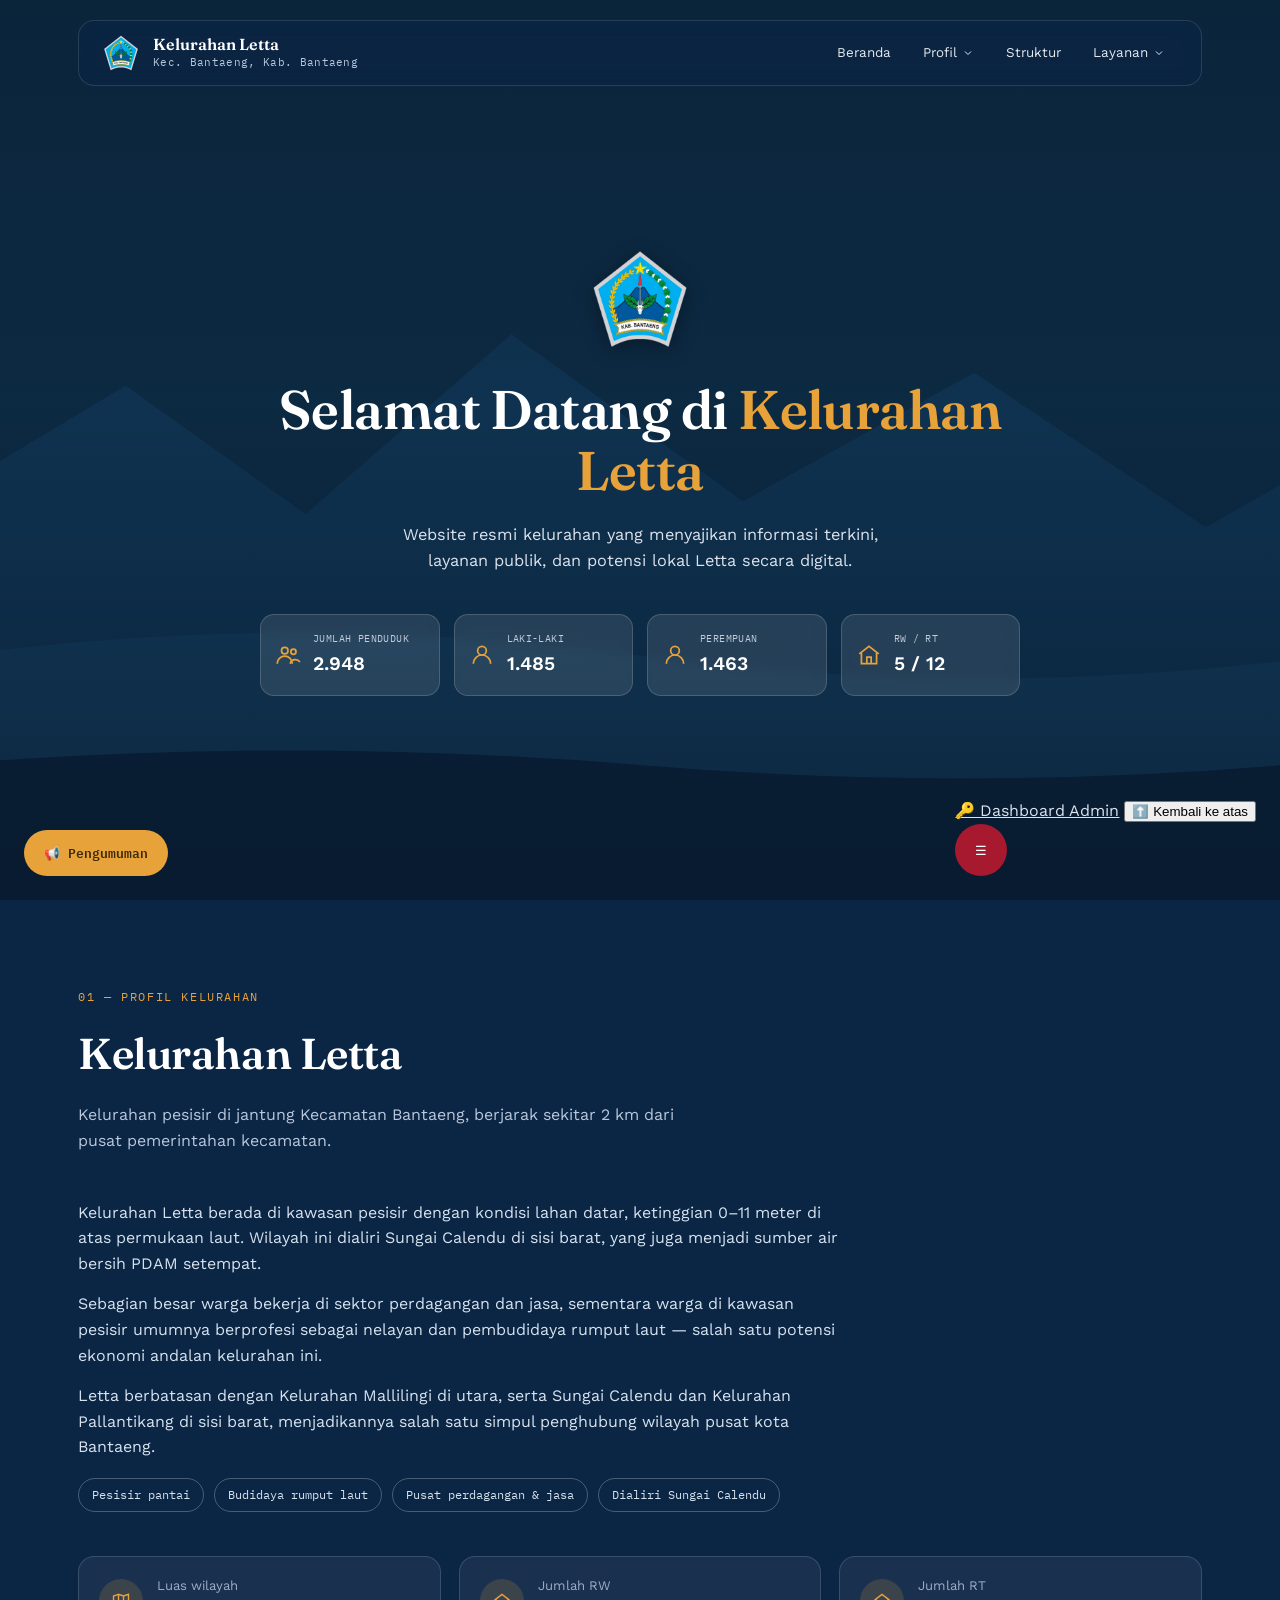
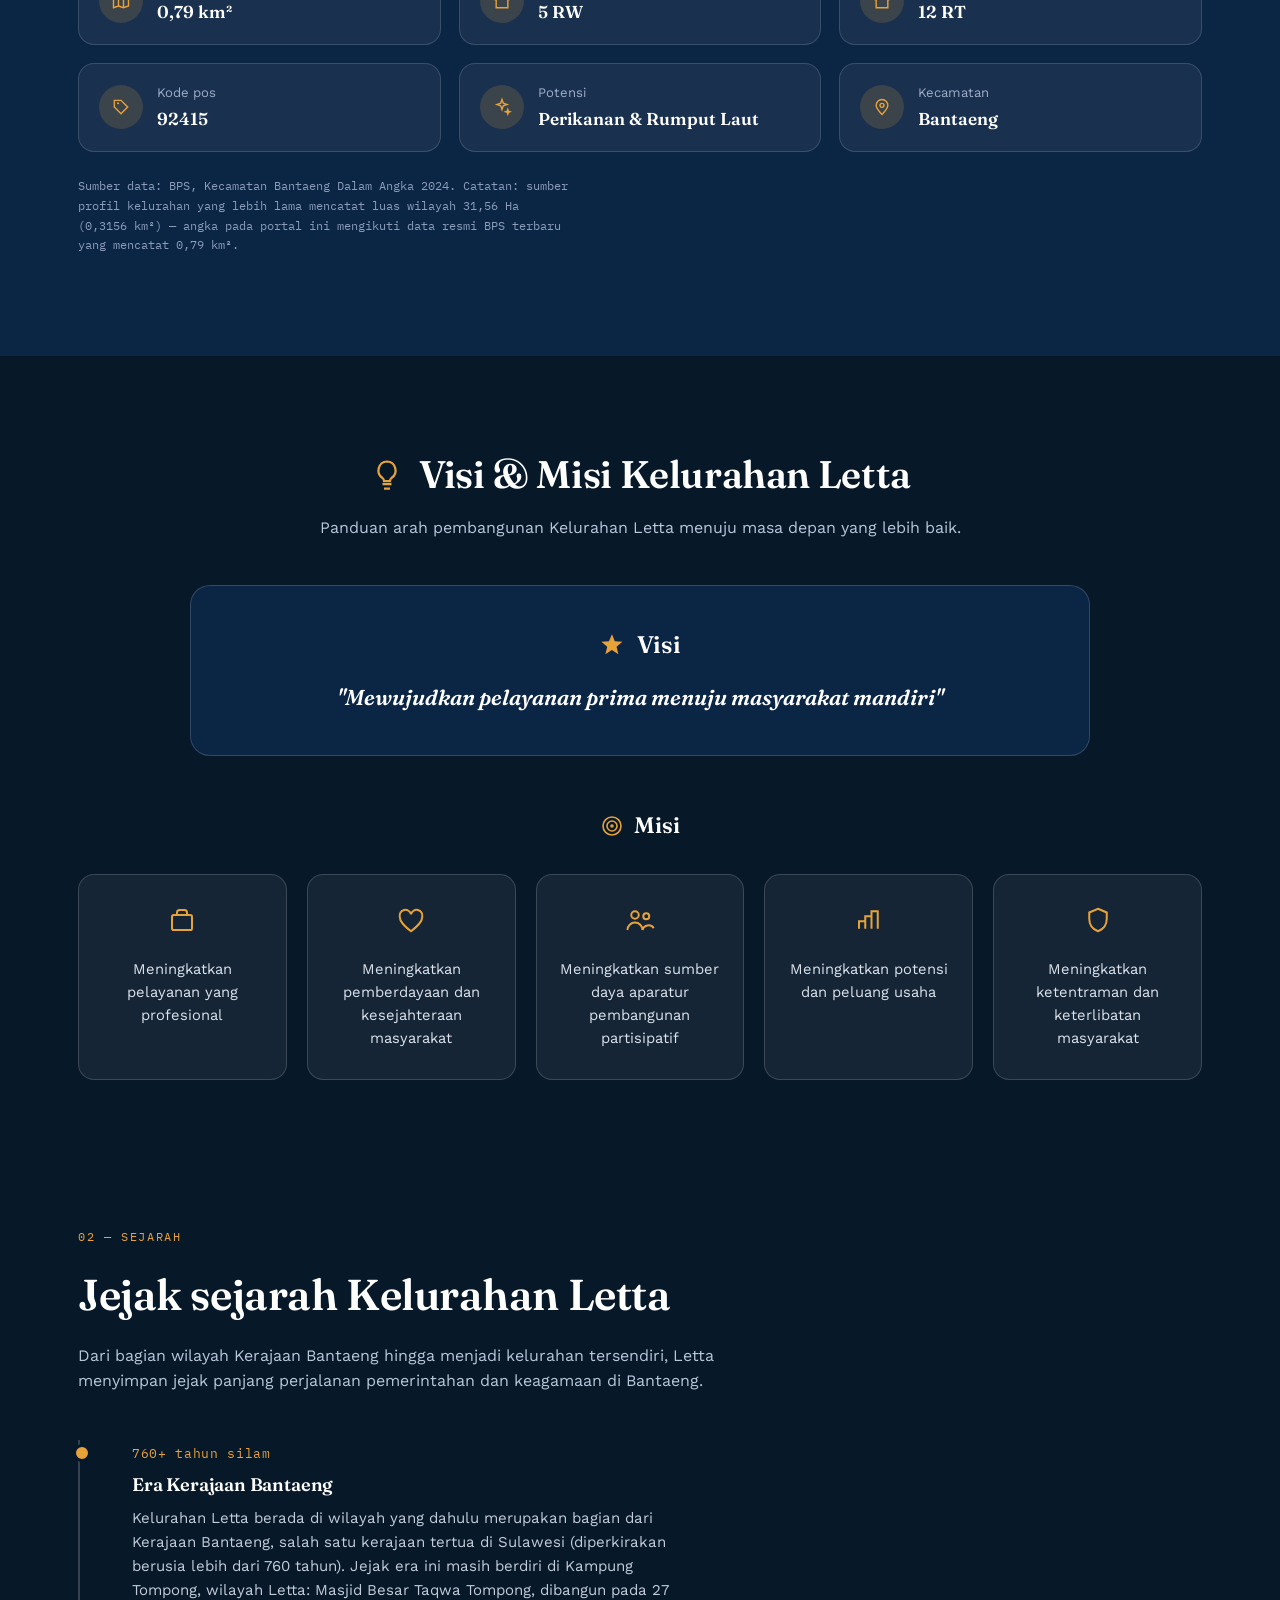
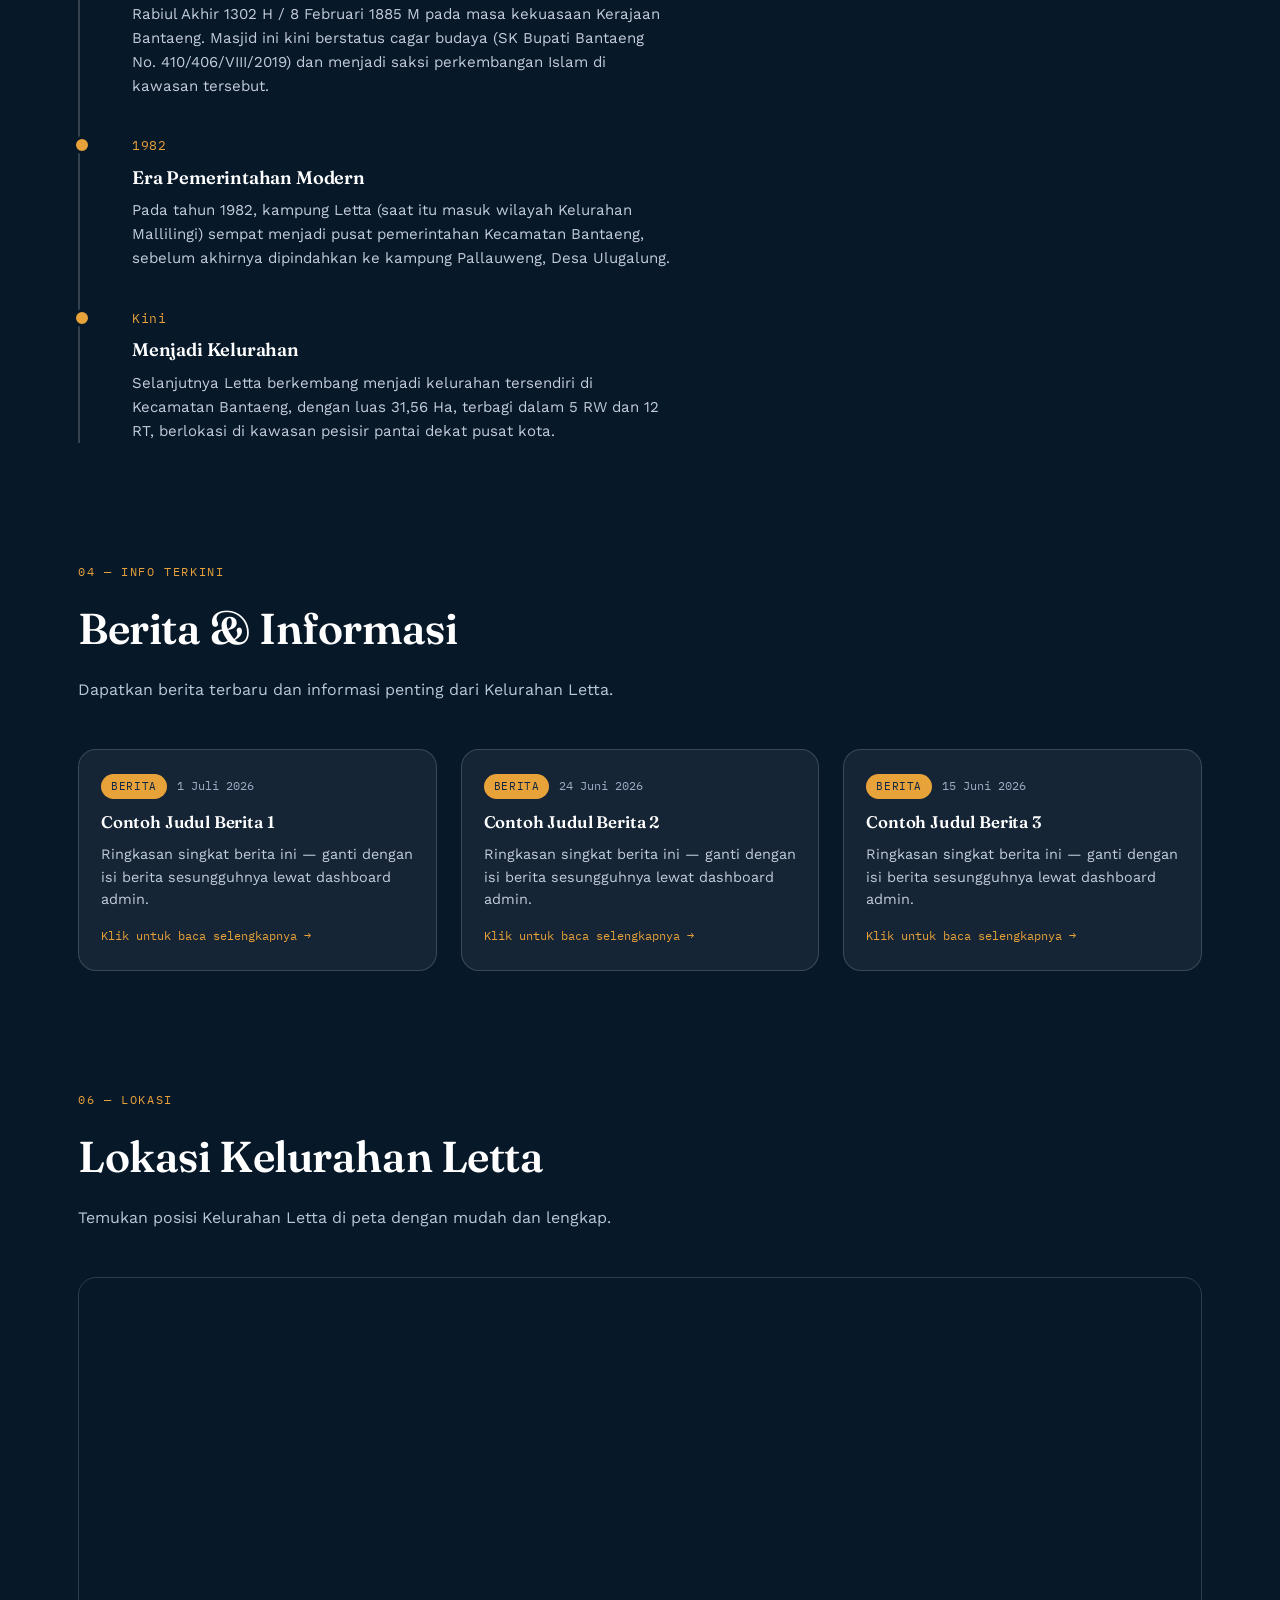
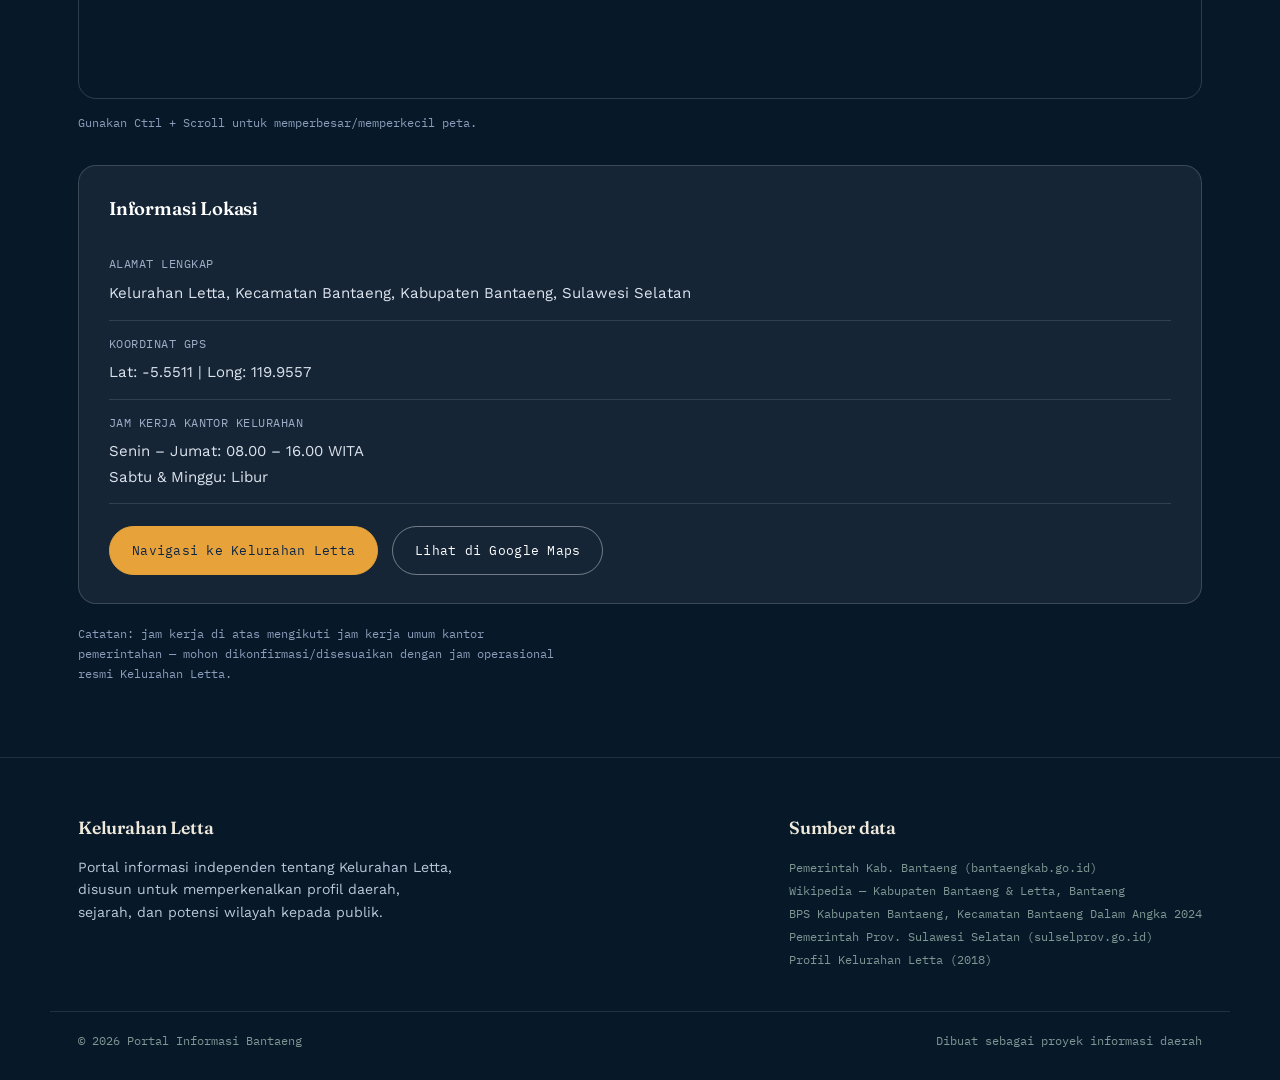
==== commit fe7bed84: "Update index.html" ====
--- a/index.html
+++ b/index.html
@@ -7,6 +7,7 @@
 <link rel="preconnect" href="https://fonts.googleapis.com">
 <link href="https://fonts.googleapis.com/css2?family=Fraunces:opsz,wght@9..144,300;9..144,500;9..144,600;9..144,700&family=Work+Sans:wght@400;500;600&family=IBM+Plex+Mono:wght@400;500&display=swap" rel="stylesheet">
 <link rel="stylesheet" href="assets/styles.css">
+<script src="https://identity.netlify.com/v1/netlify-identity-widget.js"></script>
 </head>
 <body>
 
@@ -92,8 +93,12 @@
   <div class="hero-v2-float-left">
     <button class="pill-announce">📢 Pengumuman</button>
   </div>
-  <div class="hero-v2-float-right">
-    <button class="fab-menu" aria-label="Menu cepat">☰</button>
+  <div class="hero-v2-float-right fab-wrap">
+    <div class="fab-popup" id="fabPopup">
+      <a href="admin/index.html">🔑 Dashboard Admin</a>
+      <button type="button" id="fabScrollTop">⬆️ Kembali ke atas</button>
+    </div>
+    <button class="fab-menu" id="fabMenuBtn" aria-label="Menu cepat">☰</button>
   </div>
 </section>
 
@@ -307,6 +312,39 @@
 </footer>
 
 <script src="assets/nav.js"></script>
+<script>
+const fabMenuBtn = document.getElementById('fabMenuBtn');
+const fabPopup = document.getElementById('fabPopup');
+if (fabMenuBtn && fabPopup) {
+  fabMenuBtn.addEventListener('click', (e) => {
+    e.stopPropagation();
+    fabPopup.classList.toggle('open');
+  });
+  document.addEventListener('click', (e) => {
+    if (!fabPopup.contains(e.target) && e.target !== fabMenuBtn) {
+      fabPopup.classList.remove('open');
+    }
+  });
+}
+const fabScrollTop = document.getElementById('fabScrollTop');
+if (fabScrollTop) {
+  fabScrollTop.addEventListener('click', () => {
+    window.scrollTo({ top: 0, behavior: 'smooth' });
+    fabPopup.classList.remove('open');
+  });
+}
+</script>
+<script>
+if (window.netlifyIdentity) {
+  window.netlifyIdentity.on("init", user => {
+    if (!user) {
+      window.netlifyIdentity.on("login", () => {
+        document.location.href = "/admin/";
+      });
+    }
+  });
+}
+</script>
 <script>
 /* ---------- BERITA & INFORMASI ---------- */
 function formatTanggalIndo(dateStr){
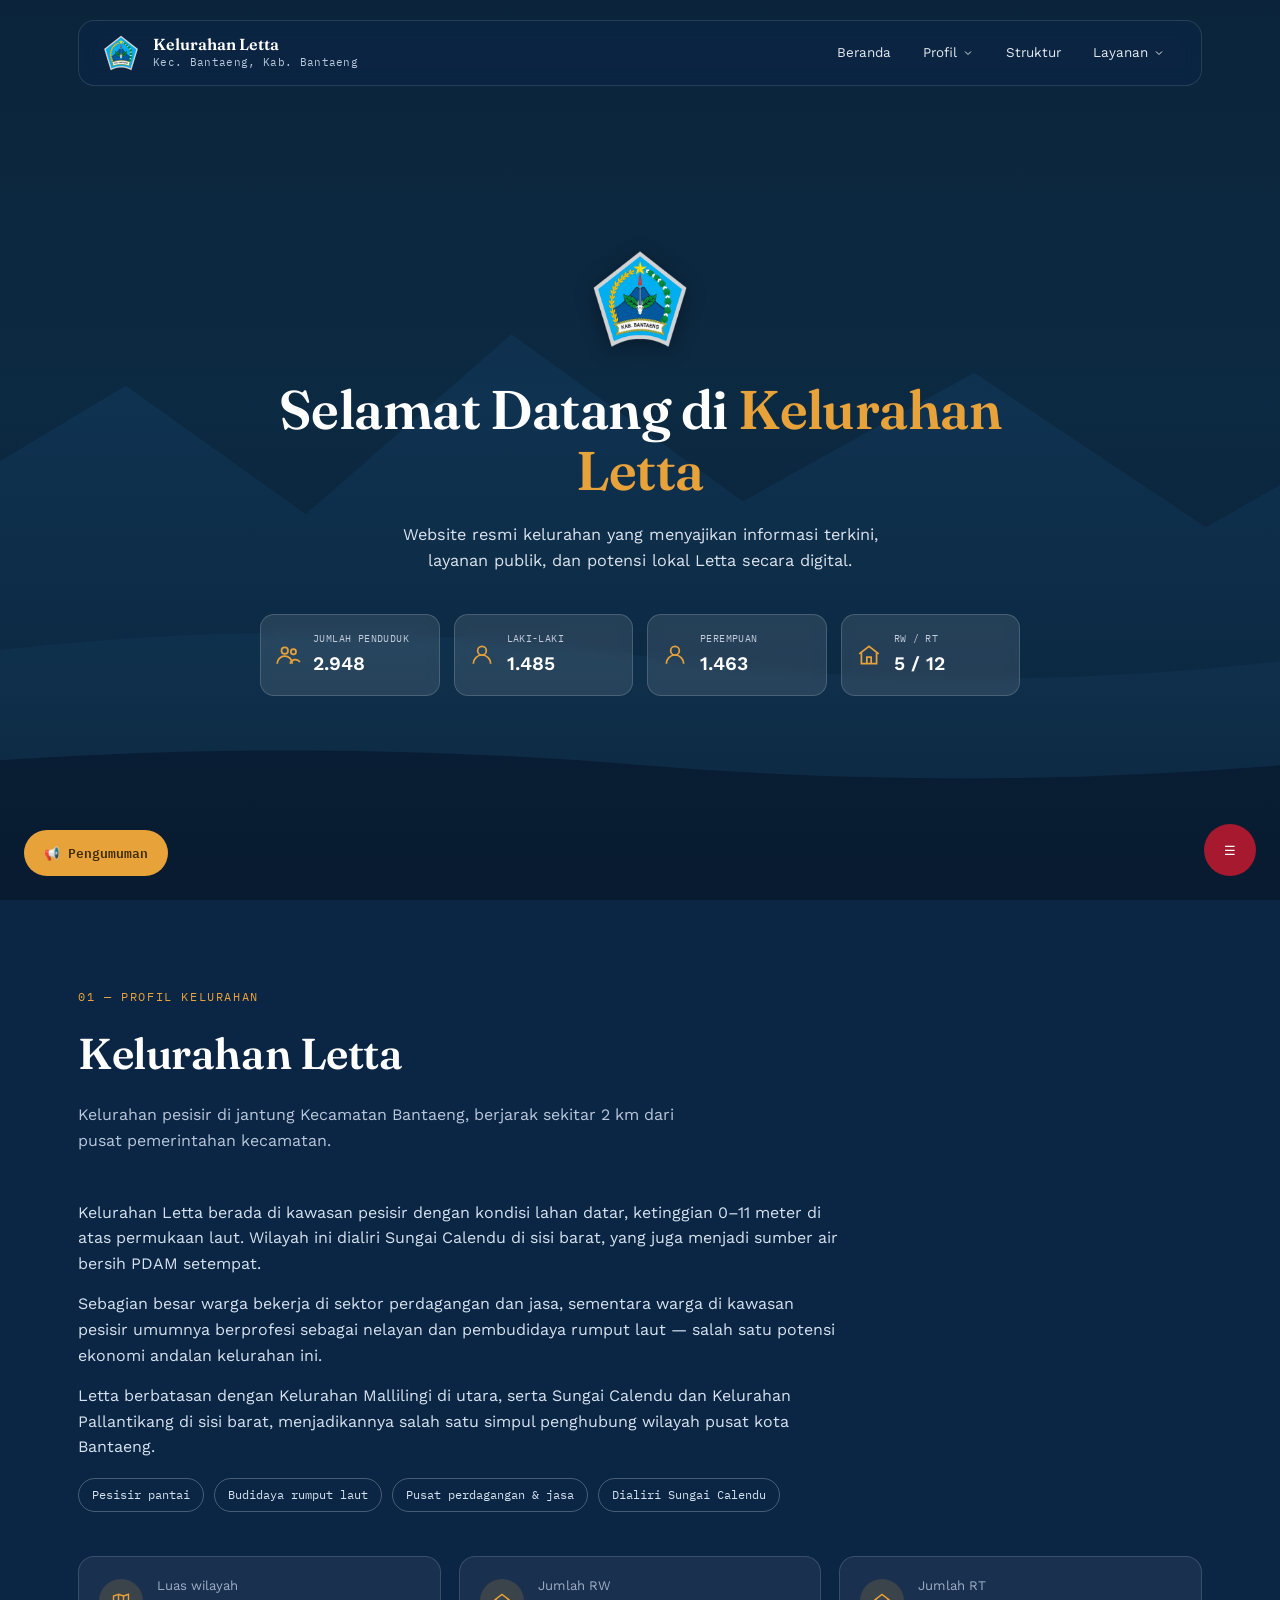
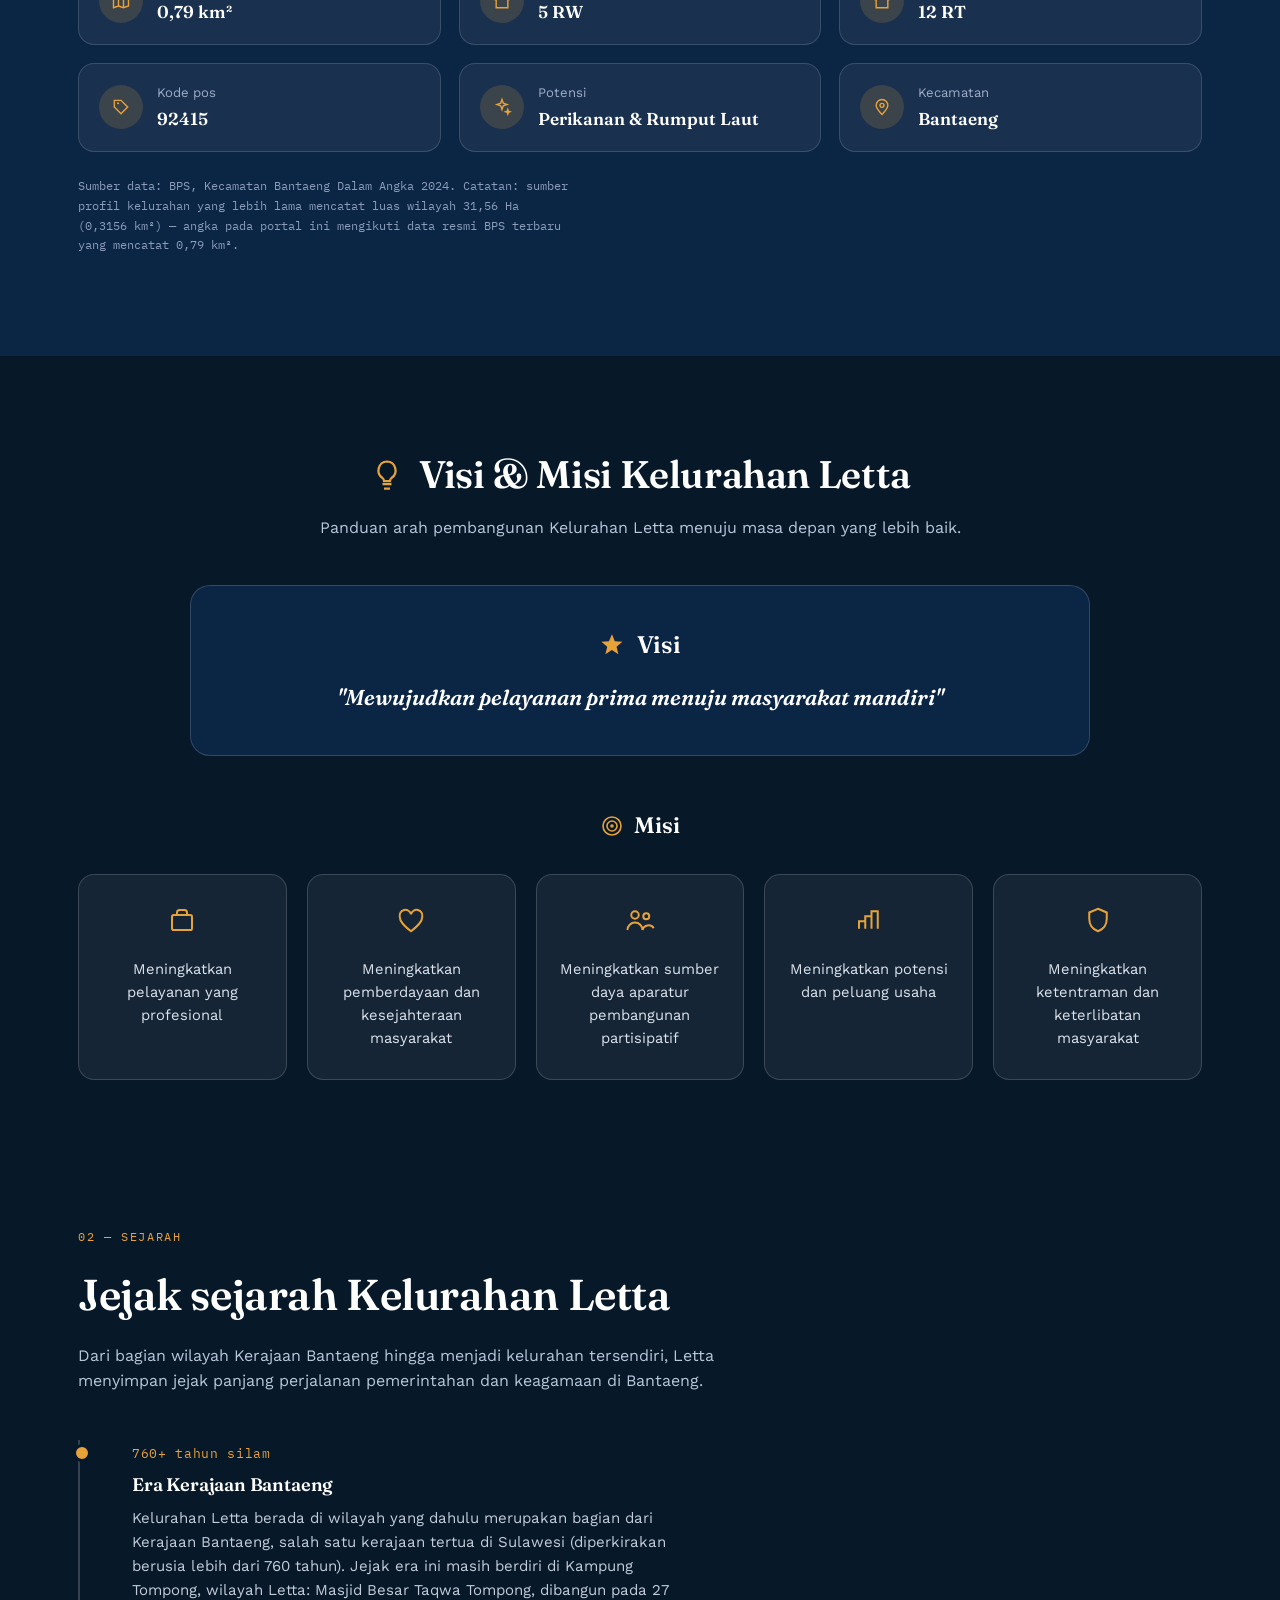
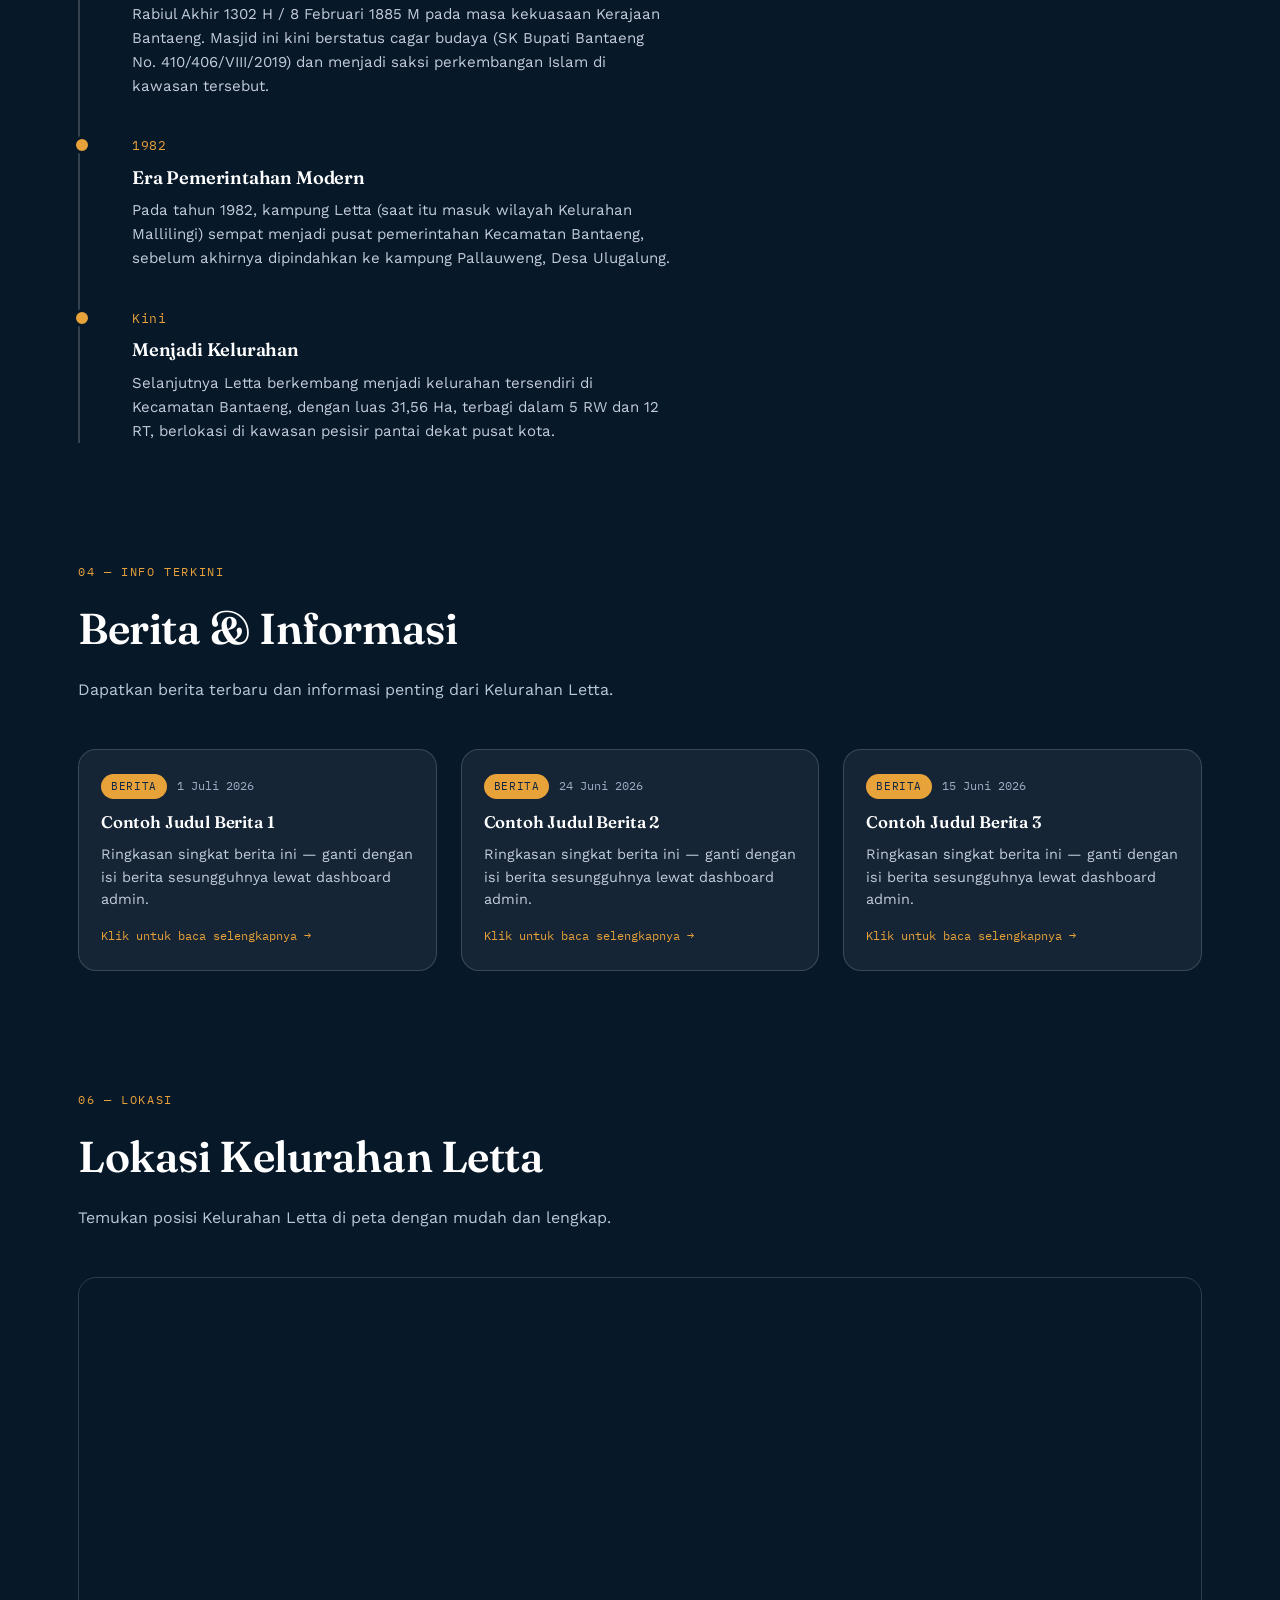
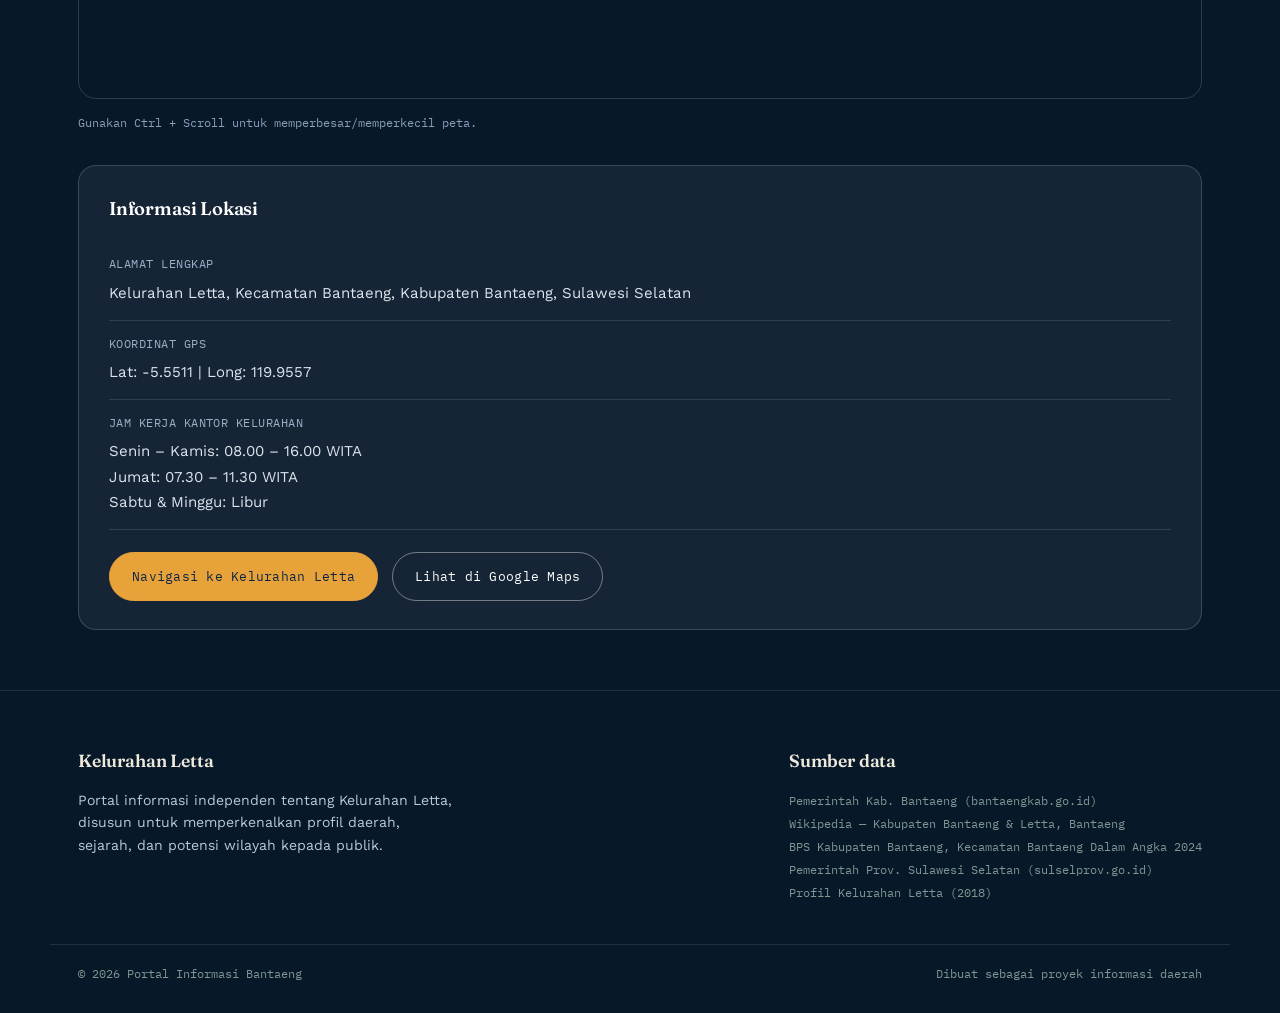
==== commit 5d2e8507: "Update index.html" ====
--- a/index.html
+++ b/index.html
@@ -277,14 +277,13 @@
       </div>
       <div class="peta-info-row">
         <span class="label">Jam Kerja Kantor Kelurahan</span>
-        <span class="value">Senin – Jumat: 08.00 – 16.00 WITA<br>Sabtu &amp; Minggu: Libur</span>
+        <span class="value">Senin – Kamis: 08.00 – 16.00 WITA<br>Jumat: 07.30 – 11.30 WITA<br>Sabtu &amp; Minggu: Libur</span>
       </div>
       <div class="peta-btn-row">
         <a href="https://www.google.com/maps/dir/?api=1&destination=-5.5511,119.9557" target="_blank" rel="noopener" class="btn solid">Navigasi ke Kelurahan Letta</a>
         <a href="https://www.google.com/maps?q=-5.5511,119.9557" target="_blank" rel="noopener" class="btn ghost">Lihat di Google Maps</a>
       </div>
     </div>
-    <p class="team-note" style="margin-top:20px;">Catatan: jam kerja di atas mengikuti jam kerja umum kantor pemerintahan — mohon dikonfirmasi/disesuaikan dengan jam operasional resmi Kelurahan Letta.</p>
   </div>
 </section>
 
--- a/assets/styles.css
+++ b/assets/styles.css
@@ -215,6 +215,9 @@
   }
   .hero-v2-float-left{left:24px;}
   .hero-v2-float-right{right:24px;}
+  .hero-v2-float-right.fab-wrap{
+    position:fixed;bottom:24px;right:24px;z-index:90;
+  }
   .pill-announce{
     background:#E8A23A;color:#3D2A08;border:none;border-radius:30px;
     padding:12px 20px;font-family:'IBM Plex Mono',monospace;font-size:.8rem;font-weight:600;
@@ -224,6 +227,20 @@
     width:52px;height:52px;border-radius:50%;background:var(--red);color:#fff;
     border:none;display:flex;align-items:center;justify-content:center;cursor:pointer;
   }
+  .fab-wrap{position:relative;}
+  .fab-popup{
+    display:none;position:absolute;bottom:64px;right:0;min-width:200px;
+    background:var(--navy-deep);border:1px solid rgba(255,255,255,.16);
+    border-radius:14px;padding:8px;
+  }
+  .fab-popup.open{display:block;}
+  .fab-popup a, .fab-popup button{
+    display:flex;align-items:center;gap:10px;width:100%;box-sizing:border-box;
+    padding:10px 14px;font-family:'Work Sans',sans-serif;font-size:.88rem;
+    color:#E4E9F0;text-decoration:none;border-radius:8px;background:none;border:none;
+    cursor:pointer;text-align:left;
+  }
+  .fab-popup a:hover, .fab-popup button:hover{background:rgba(255,255,255,.1);}
   @media (max-width:860px){
     .nav-v2-links{display:none;}
     .nav-v2-toggle{display:block;}
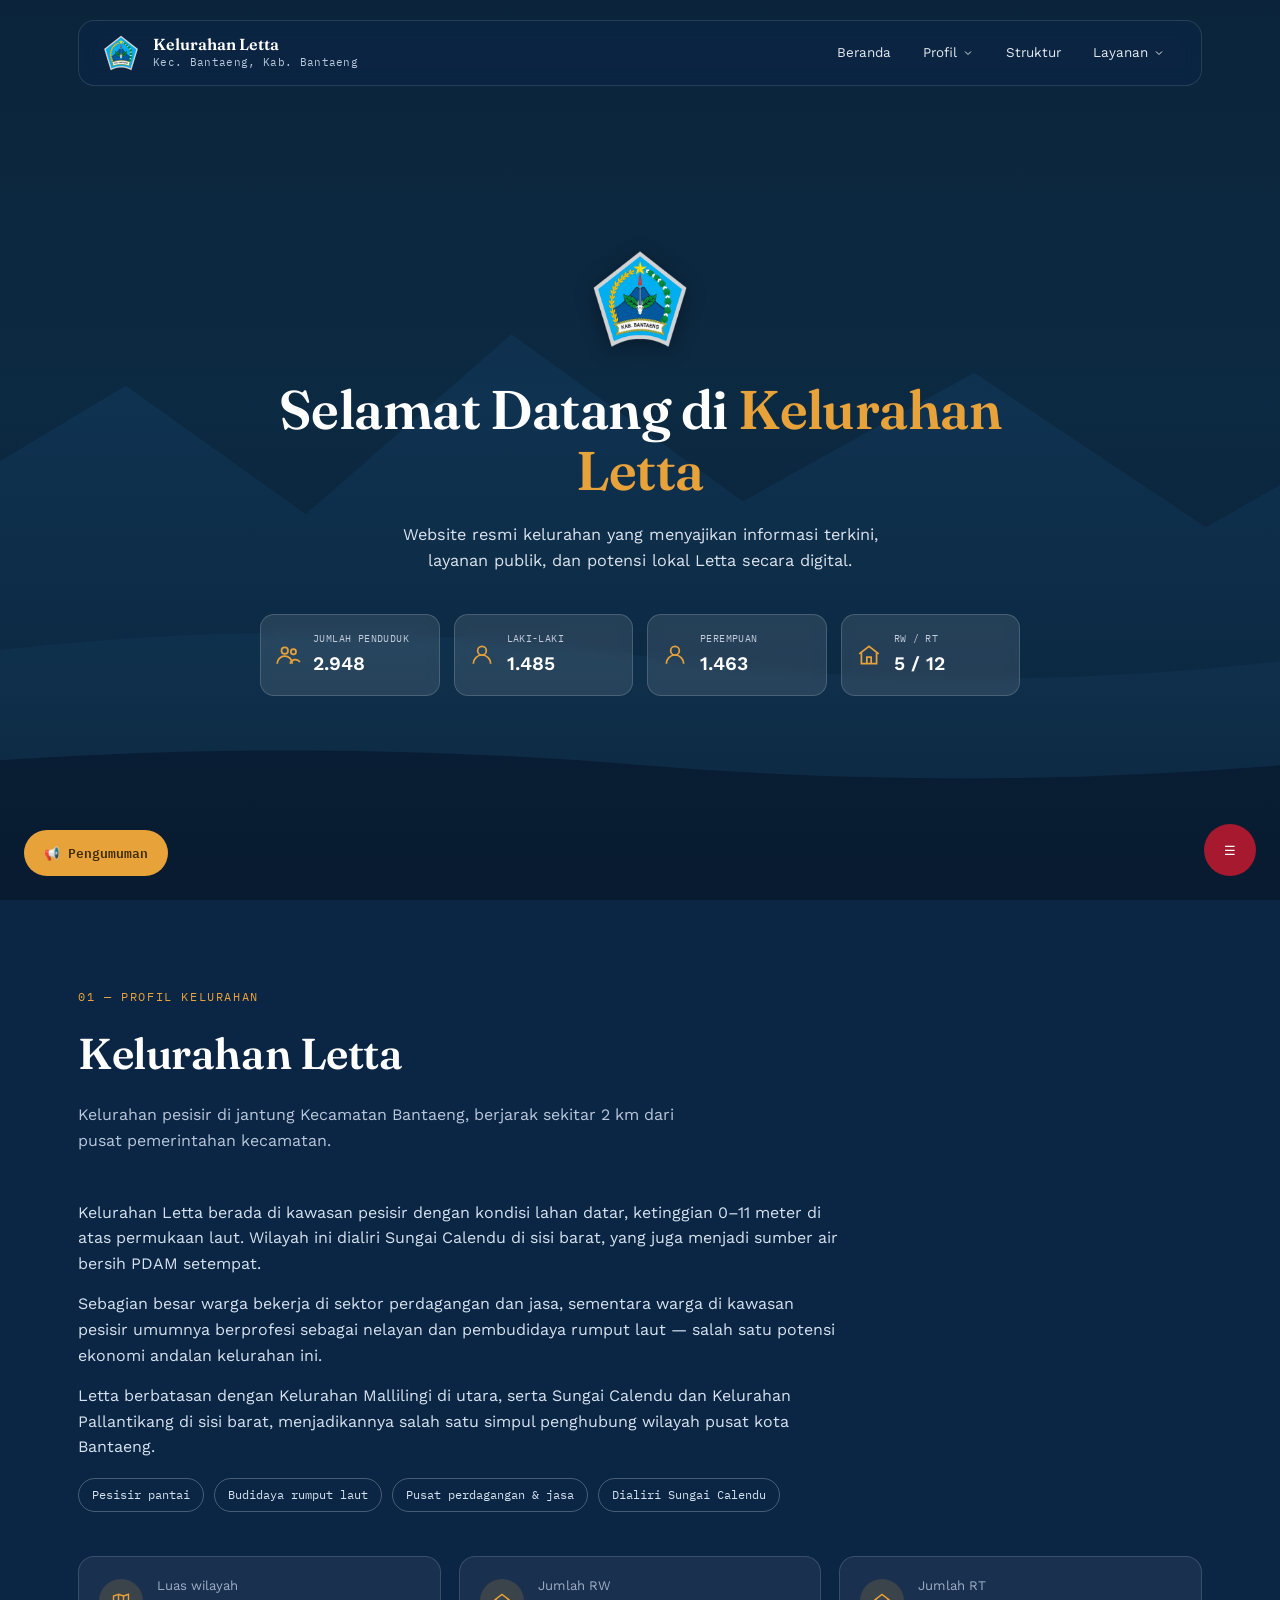
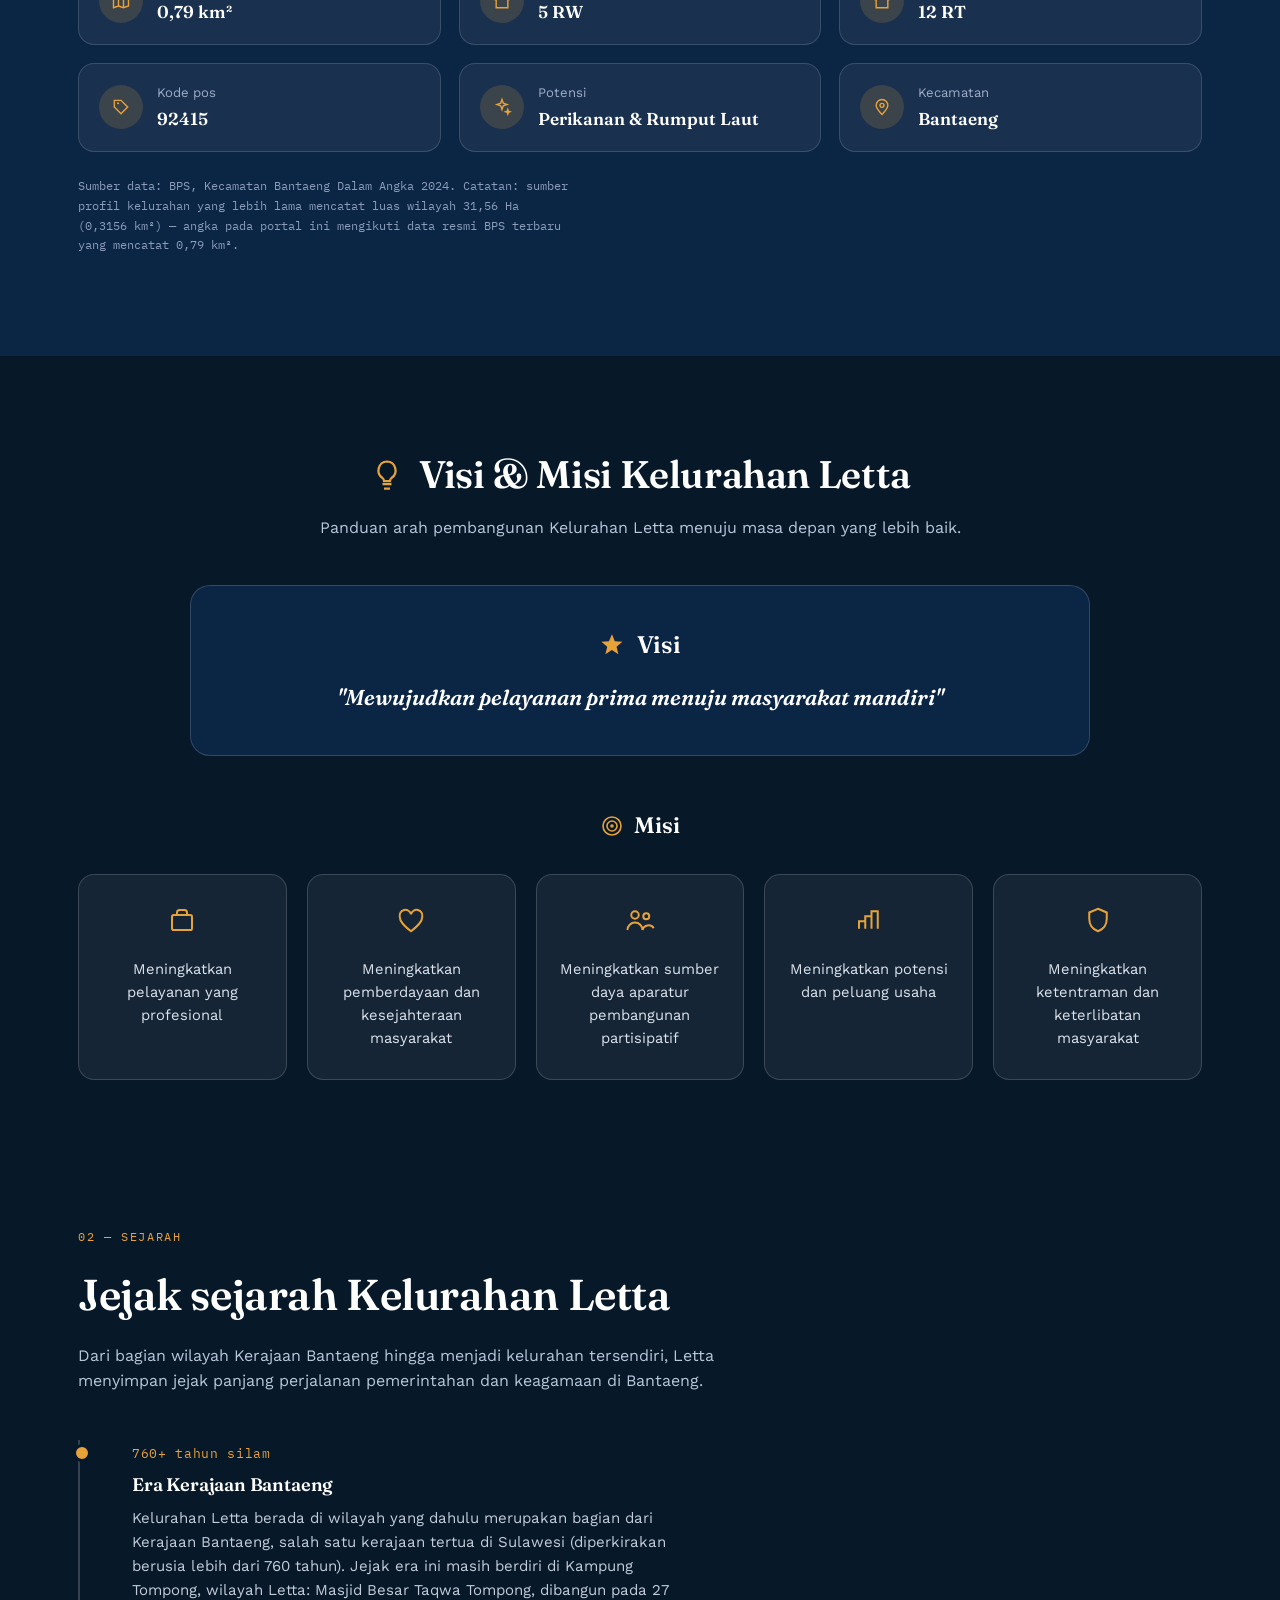
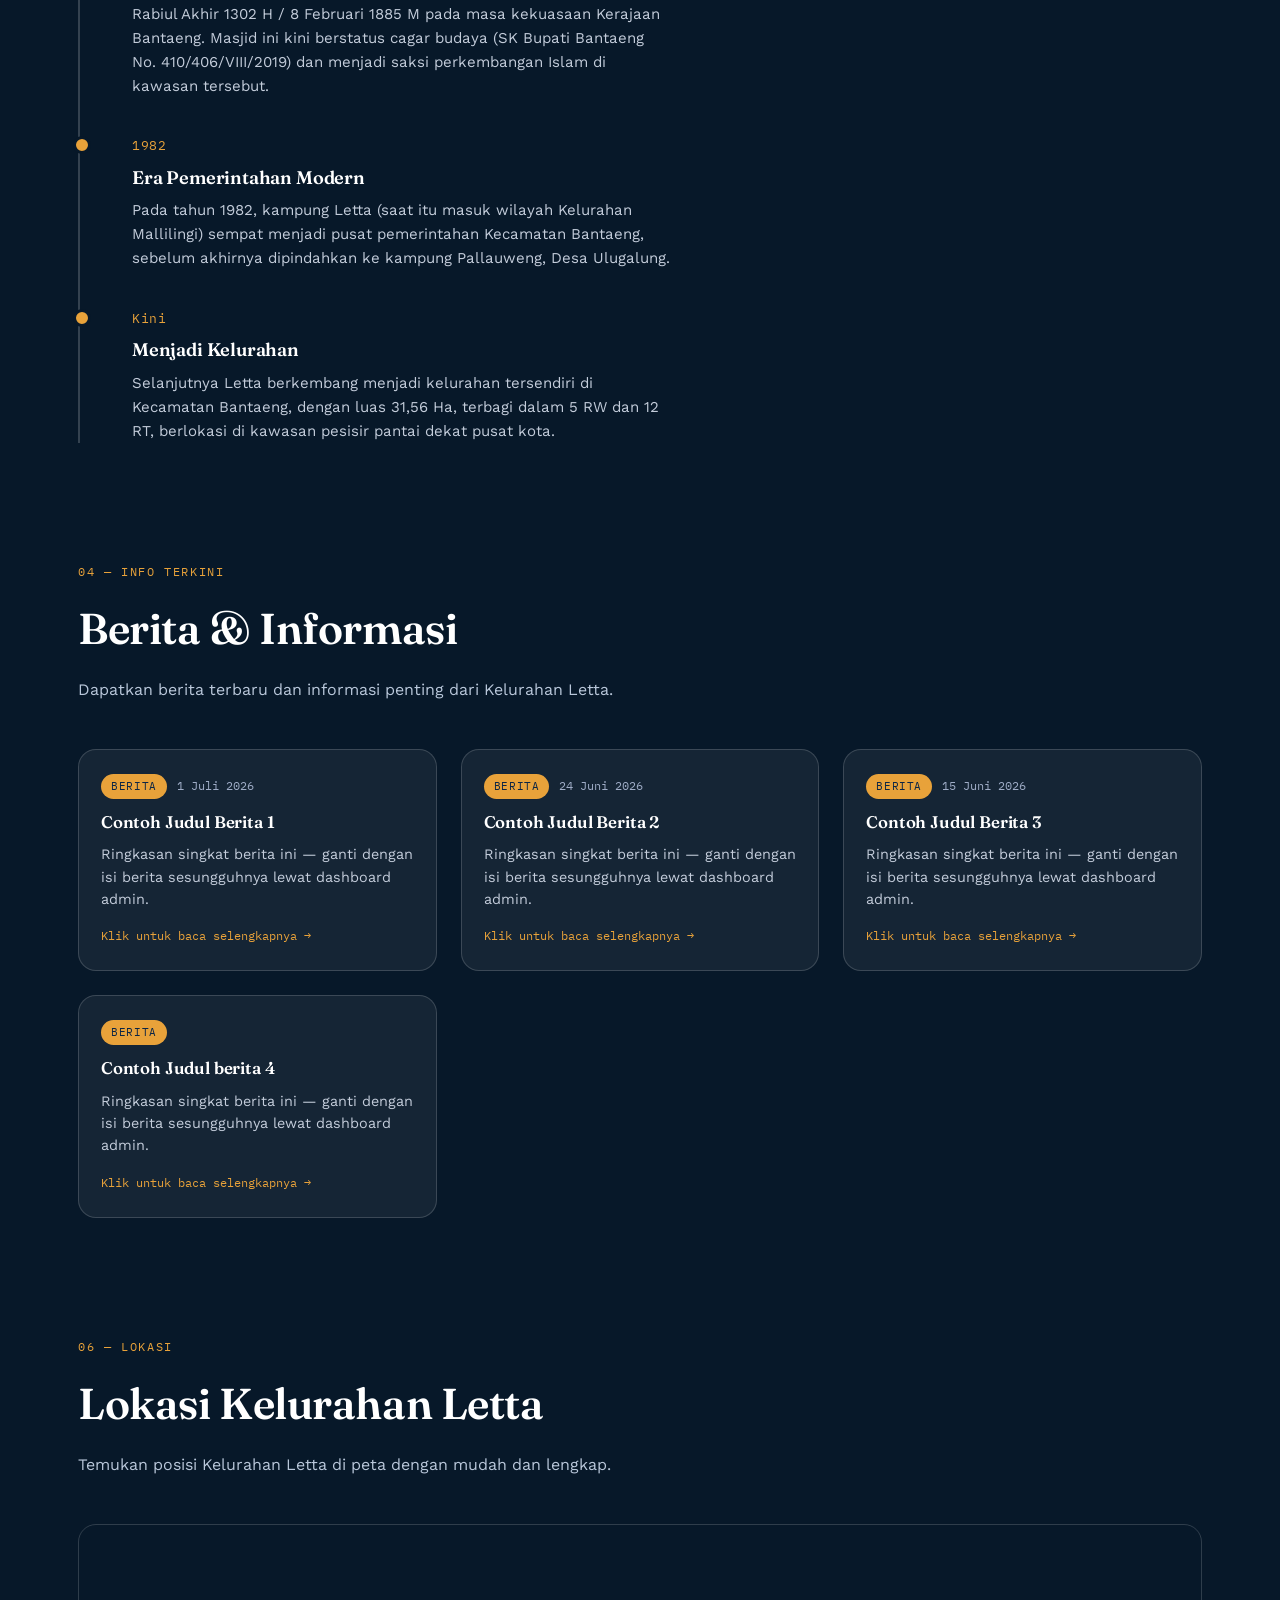
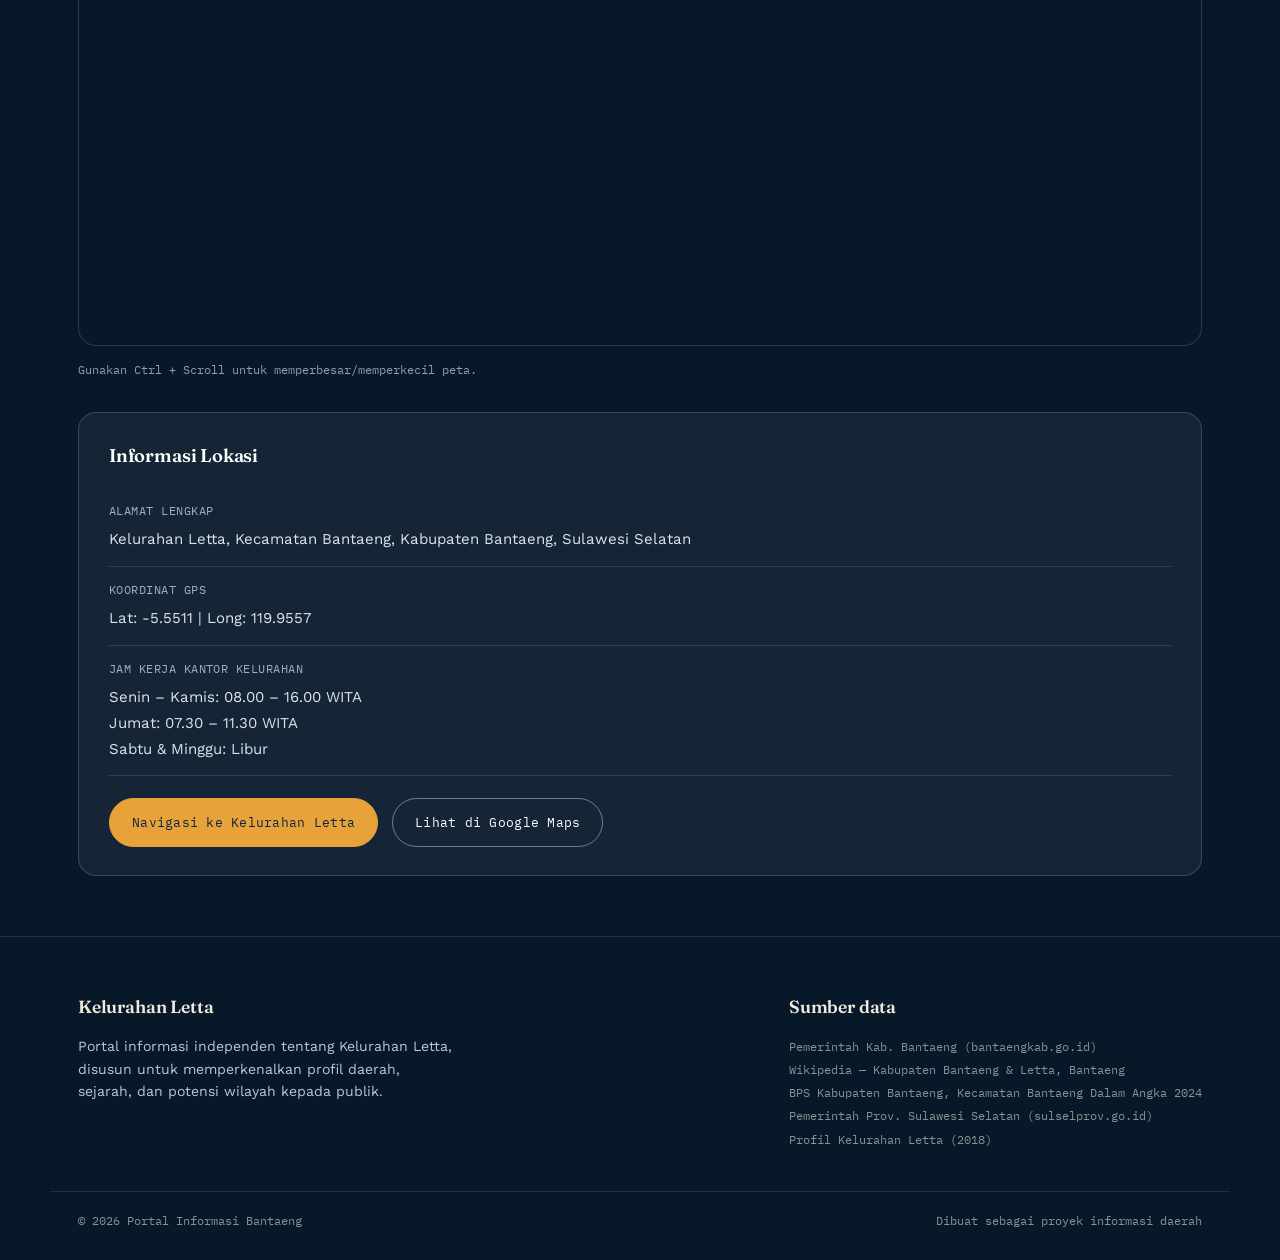
==== commit 18e02953: "Update index.html" ====
--- a/index.html
+++ b/index.html
@@ -242,6 +242,7 @@
 <div class="berita-modal-overlay" id="beritaModalOverlay">
   <div class="berita-modal">
     <button class="berita-modal-close" id="beritaModalClose" aria-label="Tutup">✕</button>
+    <div class="berita-modal-photo" id="beritaModalPhoto" style="display:none;"></div>
     <span class="tanggal" id="beritaModalTanggal"></span>
     <h3 id="beritaModalJudul"></h3>
     <p id="beritaModalIsi"></p>
@@ -347,9 +348,10 @@
 <script>
 /* ---------- BERITA & INFORMASI ---------- */
 function formatTanggalIndo(dateStr){
+  if(!dateStr) return '';
   const bulan=['Januari','Februari','Maret','April','Mei','Juni','Juli','Agustus','September','Oktober','November','Desember'];
   const d=new Date(dateStr);
-  if(isNaN(d)) return dateStr;
+  if(isNaN(d)) return '';
   return `${d.getDate()} ${bulan[d.getMonth()]} ${d.getFullYear()}`;
 }
 function renderBerita(list){
@@ -361,6 +363,7 @@
   }
   grid.innerHTML = list.map((b,i)=>`
     <div class="berita-card" data-index="${i}">
+      ${b.photo ? `<div class="berita-photo"><img src="${b.photo}" alt="${b.title}"></div>` : ''}
       <div class="tag-row">
         <span class="tag">Berita</span>
         <span class="tanggal">${formatTanggalIndo(b.date)}</span>
@@ -375,6 +378,7 @@
   const modalTanggal = document.getElementById('beritaModalTanggal');
   const modalJudul = document.getElementById('beritaModalJudul');
   const modalIsi = document.getElementById('beritaModalIsi');
+  const modalPhoto = document.getElementById('beritaModalPhoto');
 
   grid.querySelectorAll('.berita-card').forEach(card=>{
     card.addEventListener('click', ()=>{
@@ -382,6 +386,13 @@
       modalTanggal.textContent = formatTanggalIndo(b.date);
       modalJudul.textContent = b.title;
       modalIsi.textContent = b.content || b.excerpt || '';
+      if (b.photo) {
+        modalPhoto.innerHTML = `<img src="${b.photo}" alt="${b.title}">`;
+        modalPhoto.style.display = 'block';
+      } else {
+        modalPhoto.innerHTML = '';
+        modalPhoto.style.display = 'none';
+      }
       overlay.classList.add('open');
     });
   });
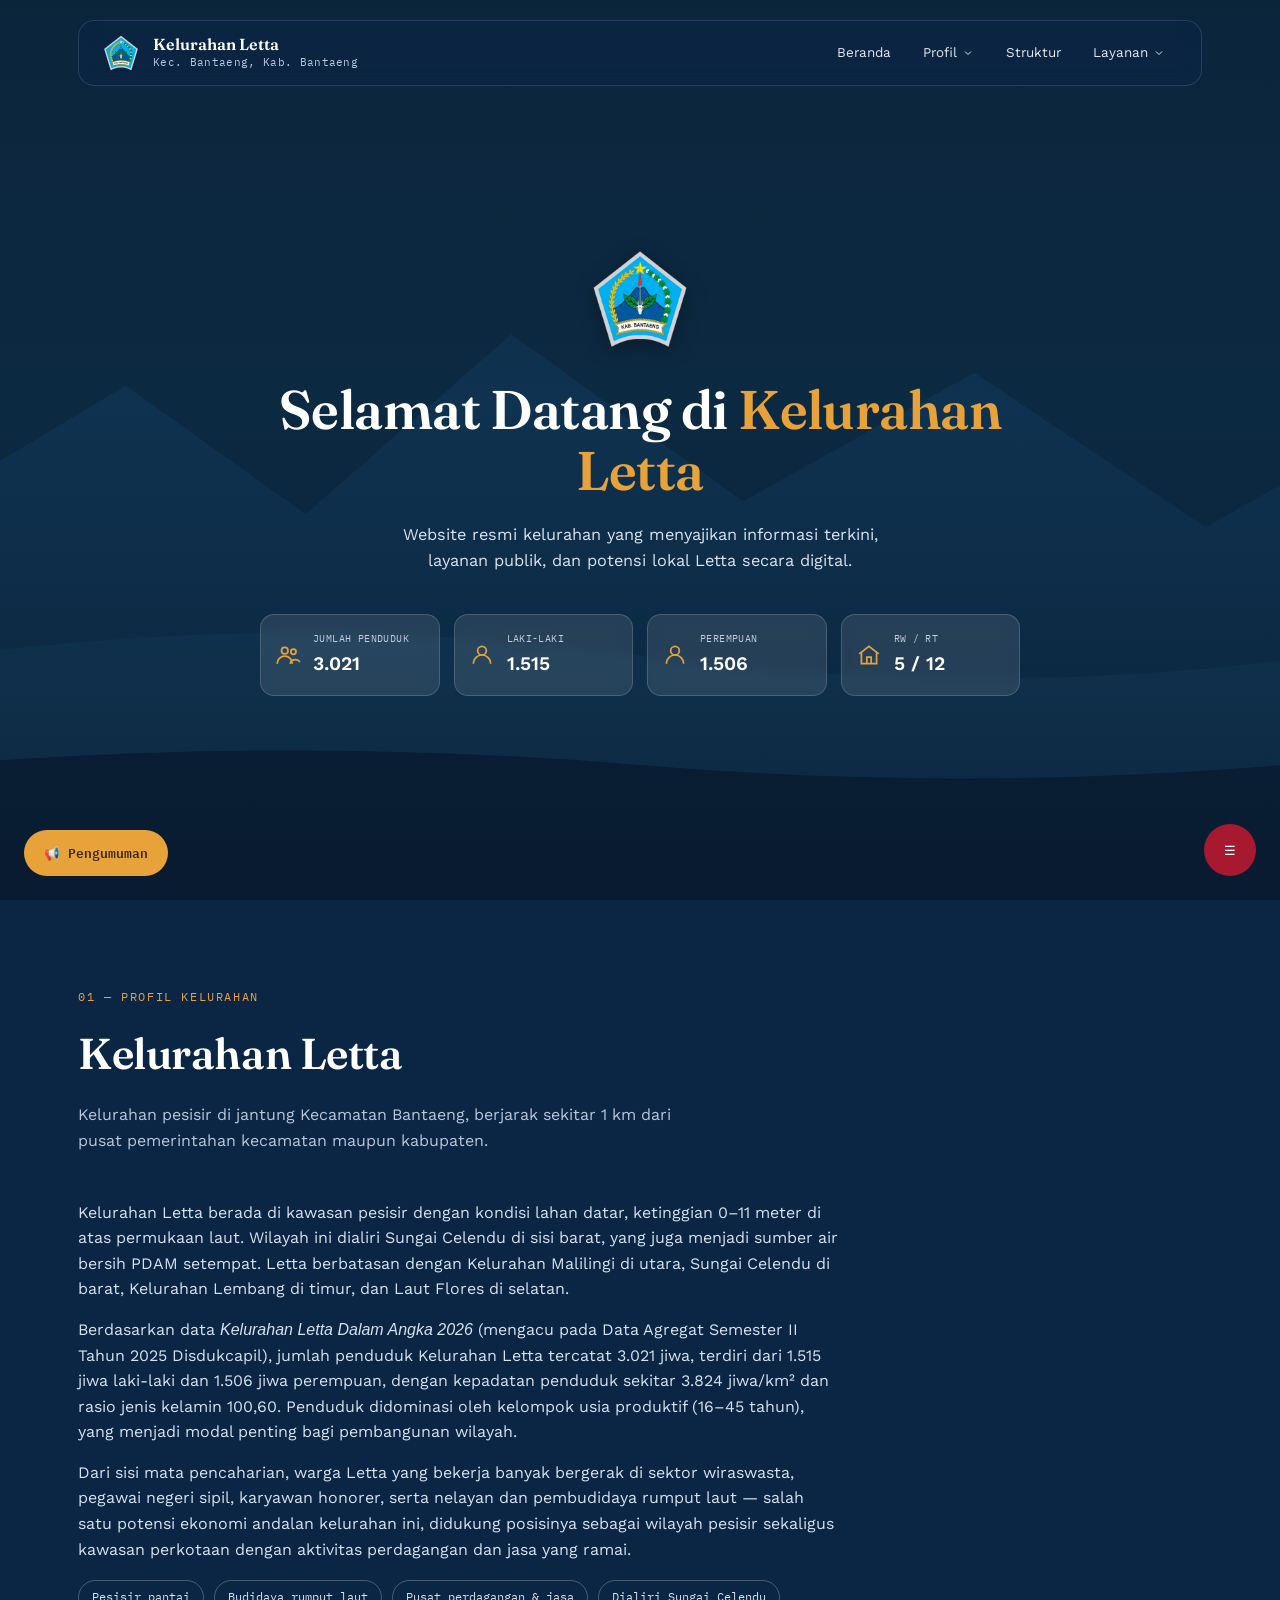
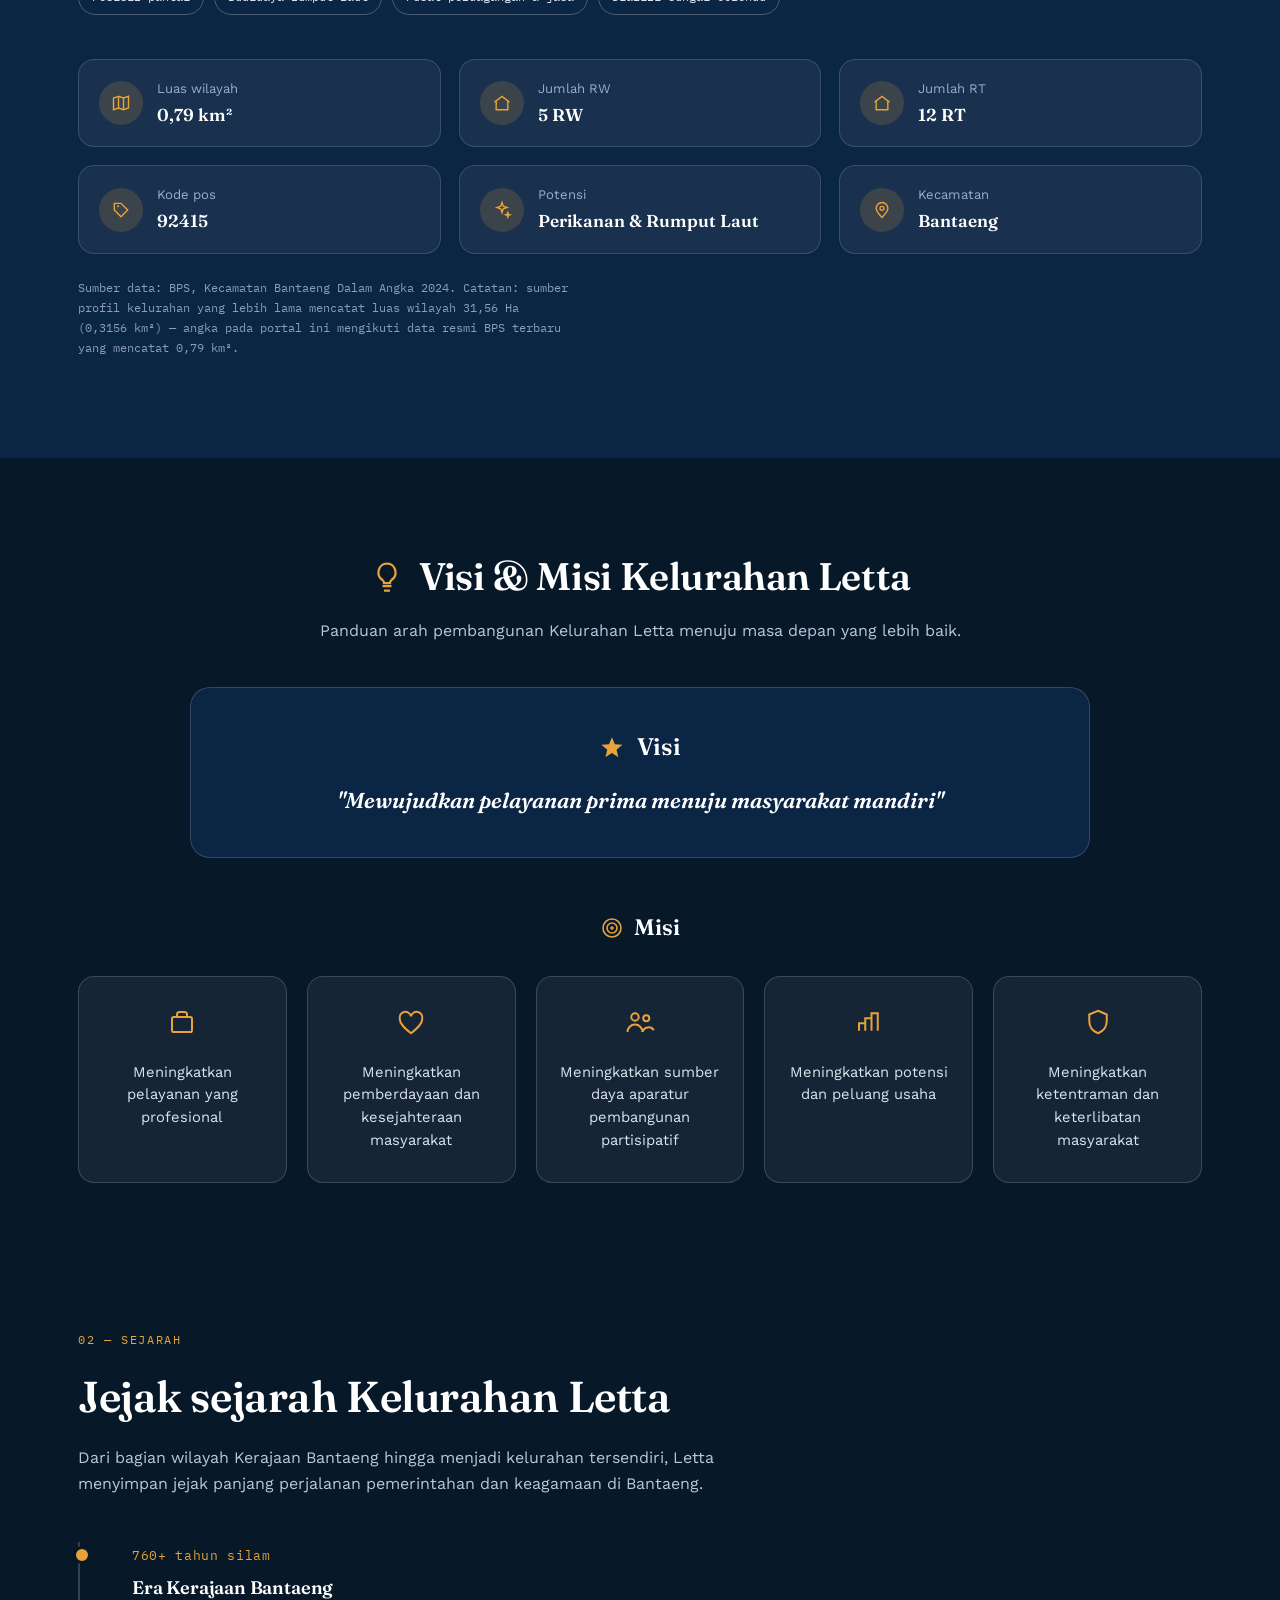
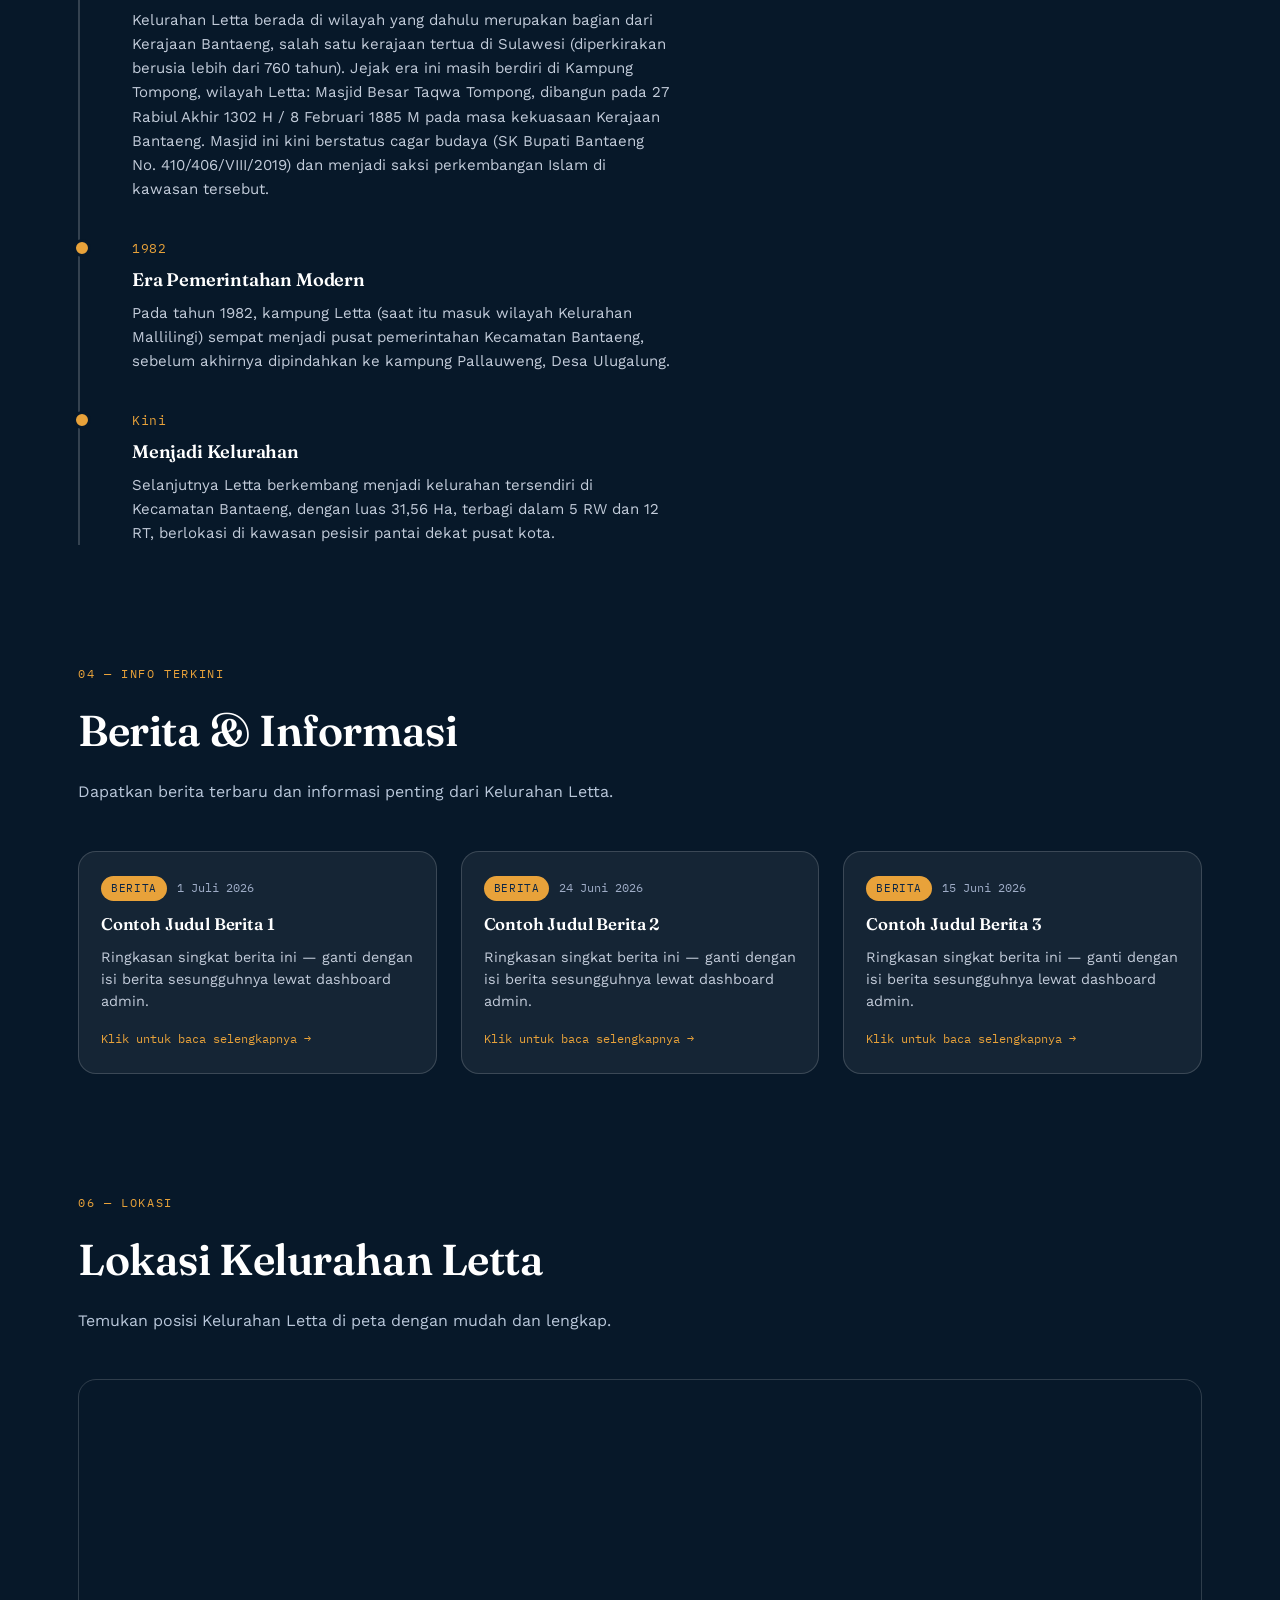
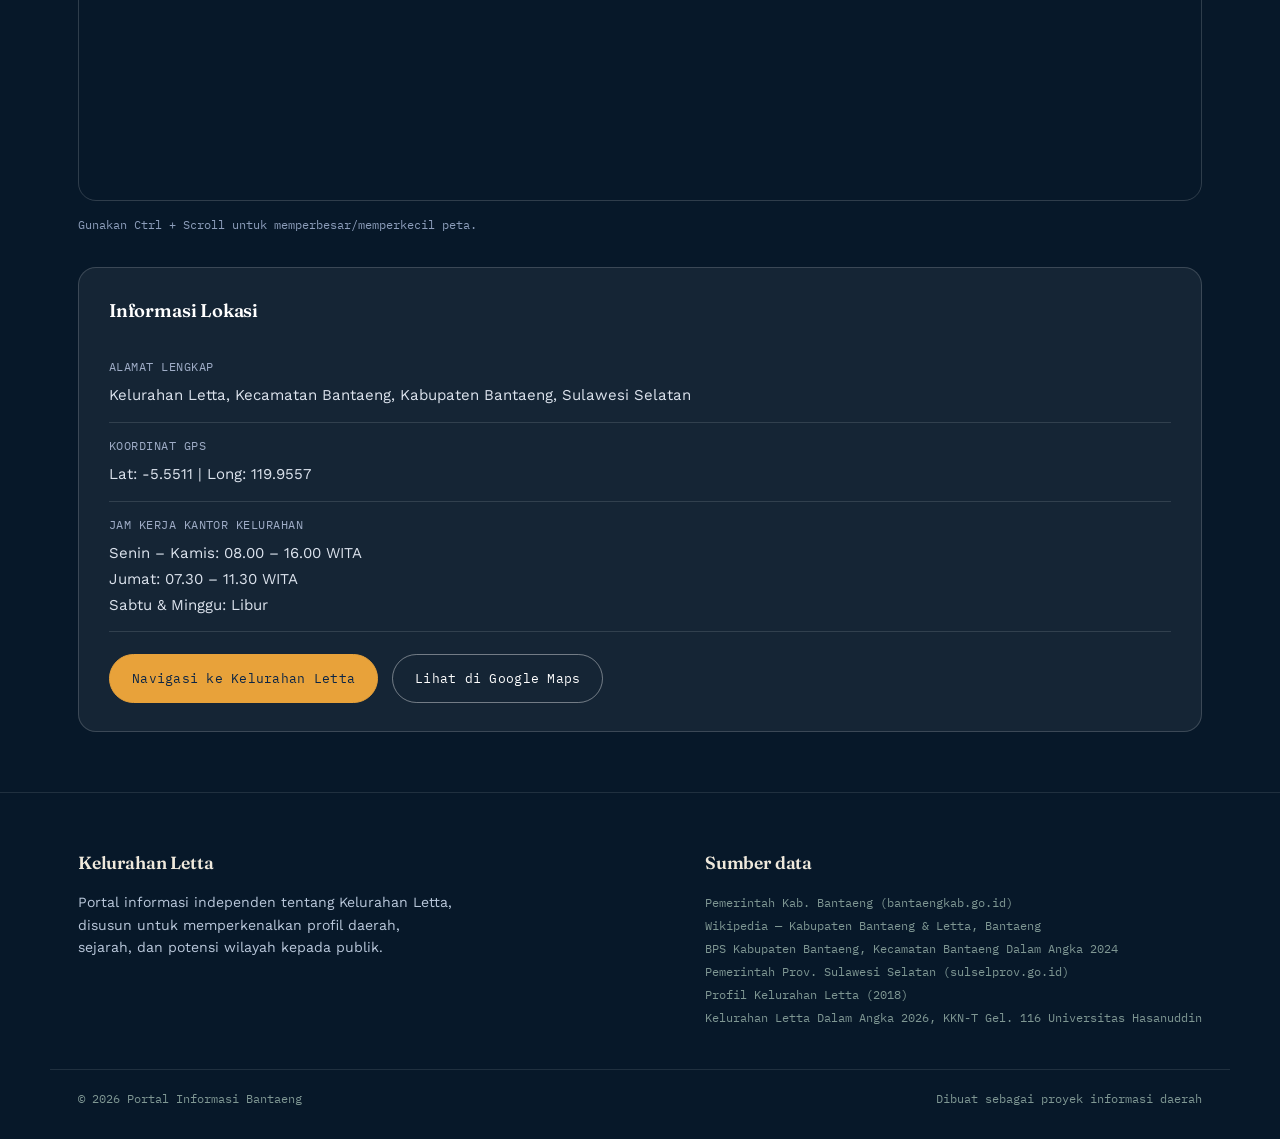
==== commit f8384e73: "Add files via upload" ====
--- a/index.html
+++ b/index.html
@@ -37,6 +37,7 @@
               <a href="index.html#peta">Peta</a>
               <a href="galeri.html">Galeri</a>
               <a href="wisata.html">Wisata</a>
+              <a href="data-kelurahan.html">Data Kelurahan</a>
             </div>
           </div>
         </div>
@@ -74,15 +75,15 @@
     <div class="hero-v2-stats">
       <div class="stat-card-v2">
         <svg width="26" height="26" viewBox="0 0 24 24" fill="none" stroke="currentColor" stroke-width="1.6"><circle cx="9" cy="8" r="3"/><circle cx="17" cy="9" r="2.4"/><path d="M2,20 a7,7 0 0 1 14,0"/><path d="M14,20 a5,5 0 0 1 9,-1.5"/></svg>
-        <div><div class="label">Jumlah penduduk</div><div class="value">2.948</div></div>
+        <div><div class="label">Jumlah penduduk</div><div class="value">3.021</div></div>
       </div>
       <div class="stat-card-v2">
         <svg width="26" height="26" viewBox="0 0 24 24" fill="none" stroke="currentColor" stroke-width="1.6"><circle cx="12" cy="8" r="4"/><path d="M4,20 a8,8 0 0 1 16,0"/></svg>
-        <div><div class="label">Laki-laki</div><div class="value">1.485</div></div>
+        <div><div class="label">Laki-laki</div><div class="value">1.515</div></div>
       </div>
       <div class="stat-card-v2">
         <svg width="26" height="26" viewBox="0 0 24 24" fill="none" stroke="currentColor" stroke-width="1.6"><circle cx="12" cy="8" r="4"/><path d="M4,20 a8,8 0 0 1 16,0"/></svg>
-        <div><div class="label">Perempuan</div><div class="value">1.463</div></div>
+        <div><div class="label">Perempuan</div><div class="value">1.506</div></div>
       </div>
       <div class="stat-card-v2">
         <svg width="26" height="26" viewBox="0 0 24 24" fill="none" stroke="currentColor" stroke-width="1.6"><path d="M3,11 L12,4 L21,11"/><path d="M5,10 V20 H19 V10"/><path d="M10,20 V14 H14 V20"/></svg>
@@ -107,18 +108,18 @@
     <div class="section-head">
       <span class="eyebrow">01 — Profil Kelurahan</span>
       <h2>Kelurahan Letta</h2>
-      <p>Kelurahan pesisir di jantung Kecamatan Bantaeng, berjarak sekitar 2 km dari pusat pemerintahan kecamatan.</p>
+      <p>Kelurahan pesisir di jantung Kecamatan Bantaeng, berjarak sekitar 1 km dari pusat pemerintahan kecamatan maupun kabupaten.</p>
     </div>
     <div class="letta-grid">
       <div class="letta-copy">
-        <p>Kelurahan Letta berada di kawasan pesisir dengan kondisi lahan datar, ketinggian 0–11 meter di atas permukaan laut. Wilayah ini dialiri Sungai Calendu di sisi barat, yang juga menjadi sumber air bersih PDAM setempat.</p>
-        <p>Sebagian besar warga bekerja di sektor perdagangan dan jasa, sementara warga di kawasan pesisir umumnya berprofesi sebagai nelayan dan pembudidaya rumput laut — salah satu potensi ekonomi andalan kelurahan ini.</p>
-        <p>Letta berbatasan dengan Kelurahan Mallilingi di utara, serta Sungai Calendu dan Kelurahan Pallantikang di sisi barat, menjadikannya salah satu simpul penghubung wilayah pusat kota Bantaeng.</p>
+        <p>Kelurahan Letta berada di kawasan pesisir dengan kondisi lahan datar, ketinggian 0–11 meter di atas permukaan laut. Wilayah ini dialiri Sungai Celendu di sisi barat, yang juga menjadi sumber air bersih PDAM setempat. Letta berbatasan dengan Kelurahan Malilingi di utara, Sungai Celendu di barat, Kelurahan Lembang di timur, dan Laut Flores di selatan.</p>
+        <p>Berdasarkan data <em>Kelurahan Letta Dalam Angka 2026</em> (mengacu pada Data Agregat Semester II Tahun 2025 Disdukcapil), jumlah penduduk Kelurahan Letta tercatat 3.021 jiwa, terdiri dari 1.515 jiwa laki-laki dan 1.506 jiwa perempuan, dengan kepadatan penduduk sekitar 3.824 jiwa/km² dan rasio jenis kelamin 100,60. Penduduk didominasi oleh kelompok usia produktif (16–45 tahun), yang menjadi modal penting bagi pembangunan wilayah.</p>
+        <p>Dari sisi mata pencaharian, warga Letta yang bekerja banyak bergerak di sektor wiraswasta, pegawai negeri sipil, karyawan honorer, serta nelayan dan pembudidaya rumput laut — salah satu potensi ekonomi andalan kelurahan ini, didukung posisinya sebagai wilayah pesisir sekaligus kawasan perkotaan dengan aktivitas perdagangan dan jasa yang ramai.</p>
         <div class="badge-row">
           <span class="badge">Pesisir pantai</span>
           <span class="badge">Budidaya rumput laut</span>
           <span class="badge">Pusat perdagangan &amp; jasa</span>
-          <span class="badge">Dialiri Sungai Calendu</span>
+          <span class="badge">Dialiri Sungai Celendu</span>
         </div>
       </div>
     </div>
@@ -301,7 +302,8 @@
         Wikipedia — Kabupaten Bantaeng &amp; Letta, Bantaeng<br>
         BPS Kabupaten Bantaeng, Kecamatan Bantaeng Dalam Angka 2024<br>
         Pemerintah Prov. Sulawesi Selatan (sulselprov.go.id)<br>
-        Profil Kelurahan Letta (2018)
+        Profil Kelurahan Letta (2018)<br>
+        Kelurahan Letta Dalam Angka 2026, KKN-T Gel. 116 Universitas Hasanuddin
       </div>
     </div>
   </div>
--- a/assets/styles.css
+++ b/assets/styles.css
@@ -518,6 +518,10 @@
     margin-top:16px;font-family:'IBM Plex Mono',monospace;font-size:.78rem;
     color:#E8A23A;
   }
+  .berita-photo{
+    margin:-24px -22px 16px;height:160px;border-radius:18px 18px 0 0;overflow:hidden;
+  }
+  .berita-photo img{width:100%;height:100%;object-fit:cover;display:block;}
   .berita-card{cursor:pointer;transition:transform .15s ease, background .15s ease;}
   .berita-card:hover{transform:translateY(-3px);background:rgba(255,255,255,.1);}
 
@@ -531,6 +535,10 @@
     border-radius:18px;padding:36px;max-width:600px;max-height:80vh;overflow-y:auto;
     position:relative;color:#FFFFFF;
   }
+  .berita-modal-photo{
+    margin:-36px -36px 20px;height:220px;overflow:hidden;border-radius:18px 18px 0 0;
+  }
+  .berita-modal-photo img{width:100%;height:100%;object-fit:cover;display:block;}
   .berita-modal .tanggal{
     font-family:'IBM Plex Mono',monospace;font-size:.76rem;color:#9FADC7;
   }
@@ -541,7 +549,7 @@
   .berita-modal-close{
     position:absolute;top:18px;right:18px;background:rgba(255,255,255,.1);
     border:none;color:#FFFFFF;width:32px;height:32px;border-radius:50%;
-    cursor:pointer;font-size:.9rem;
+    cursor:pointer;font-size:.9rem;z-index:5;
   }
   .berita-modal-close:hover{background:rgba(255,255,255,.2);}
 
@@ -600,6 +608,55 @@
   .layanan-foot-card ul li{font-size:.84rem;color:#C3CCDA;line-height:1.5;padding-left:14px;position:relative;}
   .layanan-foot-card ul li::before{content:'•';position:absolute;left:0;color:#E8A23A;}
   .layanan-foot-card p{font-size:.84rem;color:#C3CCDA;line-height:1.6;margin:0 0 10px;}
+
+  /* ---------- DATA KELURAHAN ---------- */
+  .data-navy{background:var(--navy-deep);color:#FFFFFF;}
+  .data-navy .eyebrow{color:#E8A23A;}
+  .data-navy .section-head p{color:#B9C7DA;}
+  .data-block{margin-bottom:56px;}
+  .data-block:last-child{margin-bottom:0;}
+  .data-block h3{
+    font-family:'Fraunces',serif;font-size:1.25rem;margin-bottom:22px;color:#FFFFFF;
+  }
+  .barchart{display:flex;flex-direction:column;gap:12px;}
+  .barchart-row{display:grid;grid-template-columns:170px 1fr 56px;align-items:center;gap:12px;}
+  .barchart-label{font-size:.84rem;color:#C3CCDA;}
+  .barchart-track{background:rgba(255,255,255,.08);border-radius:6px;height:10px;overflow:hidden;}
+  .barchart-fill{background:#E8A23A;height:100%;border-radius:6px;}
+  .barchart-val{font-family:'IBM Plex Mono',monospace;font-size:.8rem;color:#FFFFFF;text-align:right;}
+  @media (max-width:640px){
+    .barchart-row{grid-template-columns:110px 1fr 44px;gap:8px;}
+    .barchart-label{font-size:.76rem;}
+  }
+
+  .agama-table{width:100%;border-collapse:collapse;max-width:480px;}
+  .agama-table td{padding:10px 0;border-bottom:1px solid rgba(255,255,255,.12);font-size:.9rem;color:#DCE3ED;}
+  .agama-table td:last-child{text-align:right;font-family:'IBM Plex Mono',monospace;color:#FFFFFF;}
+  .agama-table tr:last-child td{border-bottom:none;font-weight:600;color:#E8A23A;}
+
+  .fasilitas-grid{display:grid;grid-template-columns:repeat(2,1fr);gap:24px;}
+  .fasilitas-card{
+    background:rgba(255,255,255,.06);border:1px solid rgba(255,255,255,.16);
+    border-radius:16px;padding:24px;
+  }
+  .fasilitas-card h4{font-family:'Fraunces',serif;font-size:1.05rem;margin-bottom:14px;}
+  .fasilitas-card ul{list-style:none;margin:0;padding:0;display:flex;flex-direction:column;gap:9px;}
+  .fasilitas-card ul li{
+    display:flex;justify-content:space-between;gap:10px;font-size:.88rem;color:#DCE3ED;
+  }
+  .fasilitas-card ul li span:last-child{font-family:'IBM Plex Mono',monospace;color:#E8A23A;flex-shrink:0;}
+  .fasilitas-note{font-size:.82rem;color:#9FADC7;margin-top:14px;line-height:1.6;}
+
+  .potensi-grid{display:grid;grid-template-columns:repeat(2,1fr);gap:20px;}
+  .potensi-card{
+    background:rgba(255,255,255,.06);border:1px solid rgba(255,255,255,.16);
+    border-radius:16px;padding:22px;
+  }
+  .potensi-card h4{font-family:'Fraunces',serif;font-size:1rem;color:#E8A23A;margin-bottom:8px;}
+  .potensi-card p{margin:0;font-size:.86rem;color:#DCE3ED;line-height:1.55;}
+  @media (max-width:760px){
+    .fasilitas-grid,.potensi-grid{grid-template-columns:1fr;}
+  }
 
   /* ---------- PETA (Google Maps embed + info lokasi) ---------- */
   .peta-navy{background:var(--navy-deep);color:#FFFFFF;}
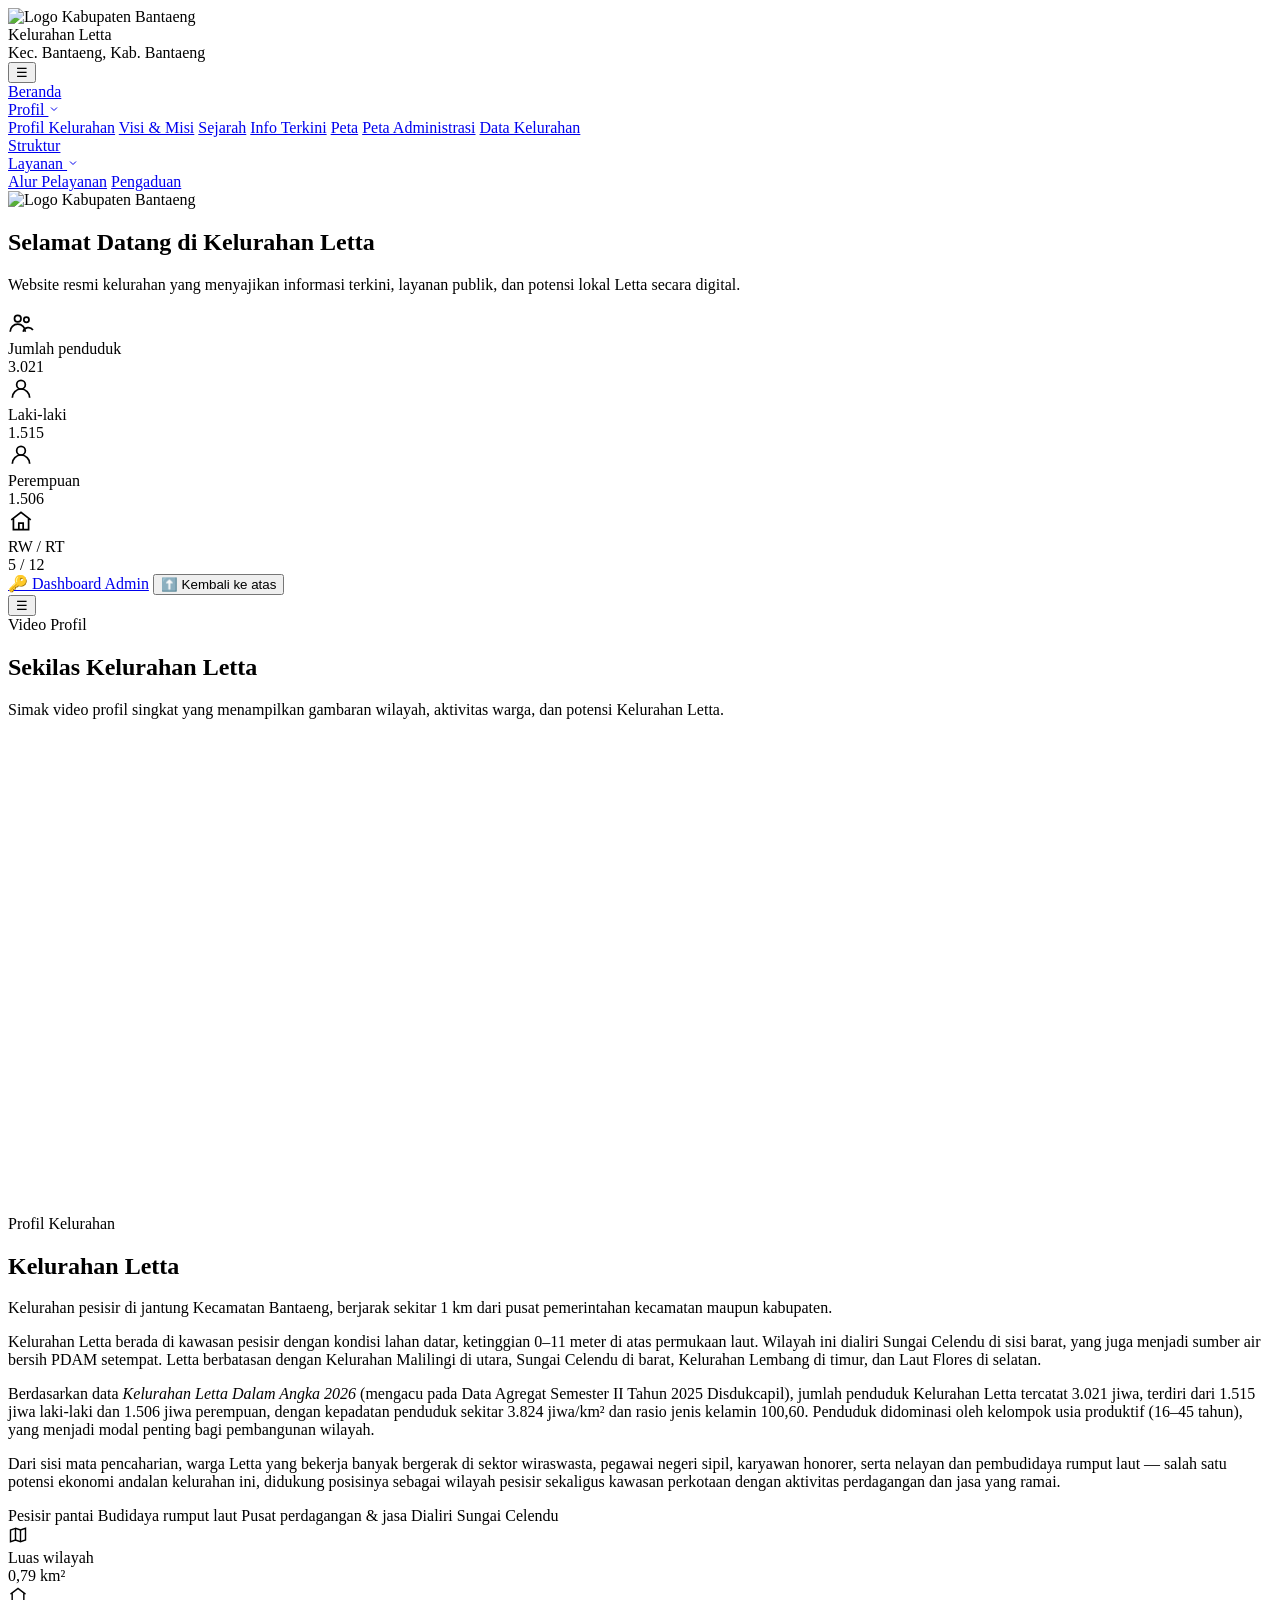
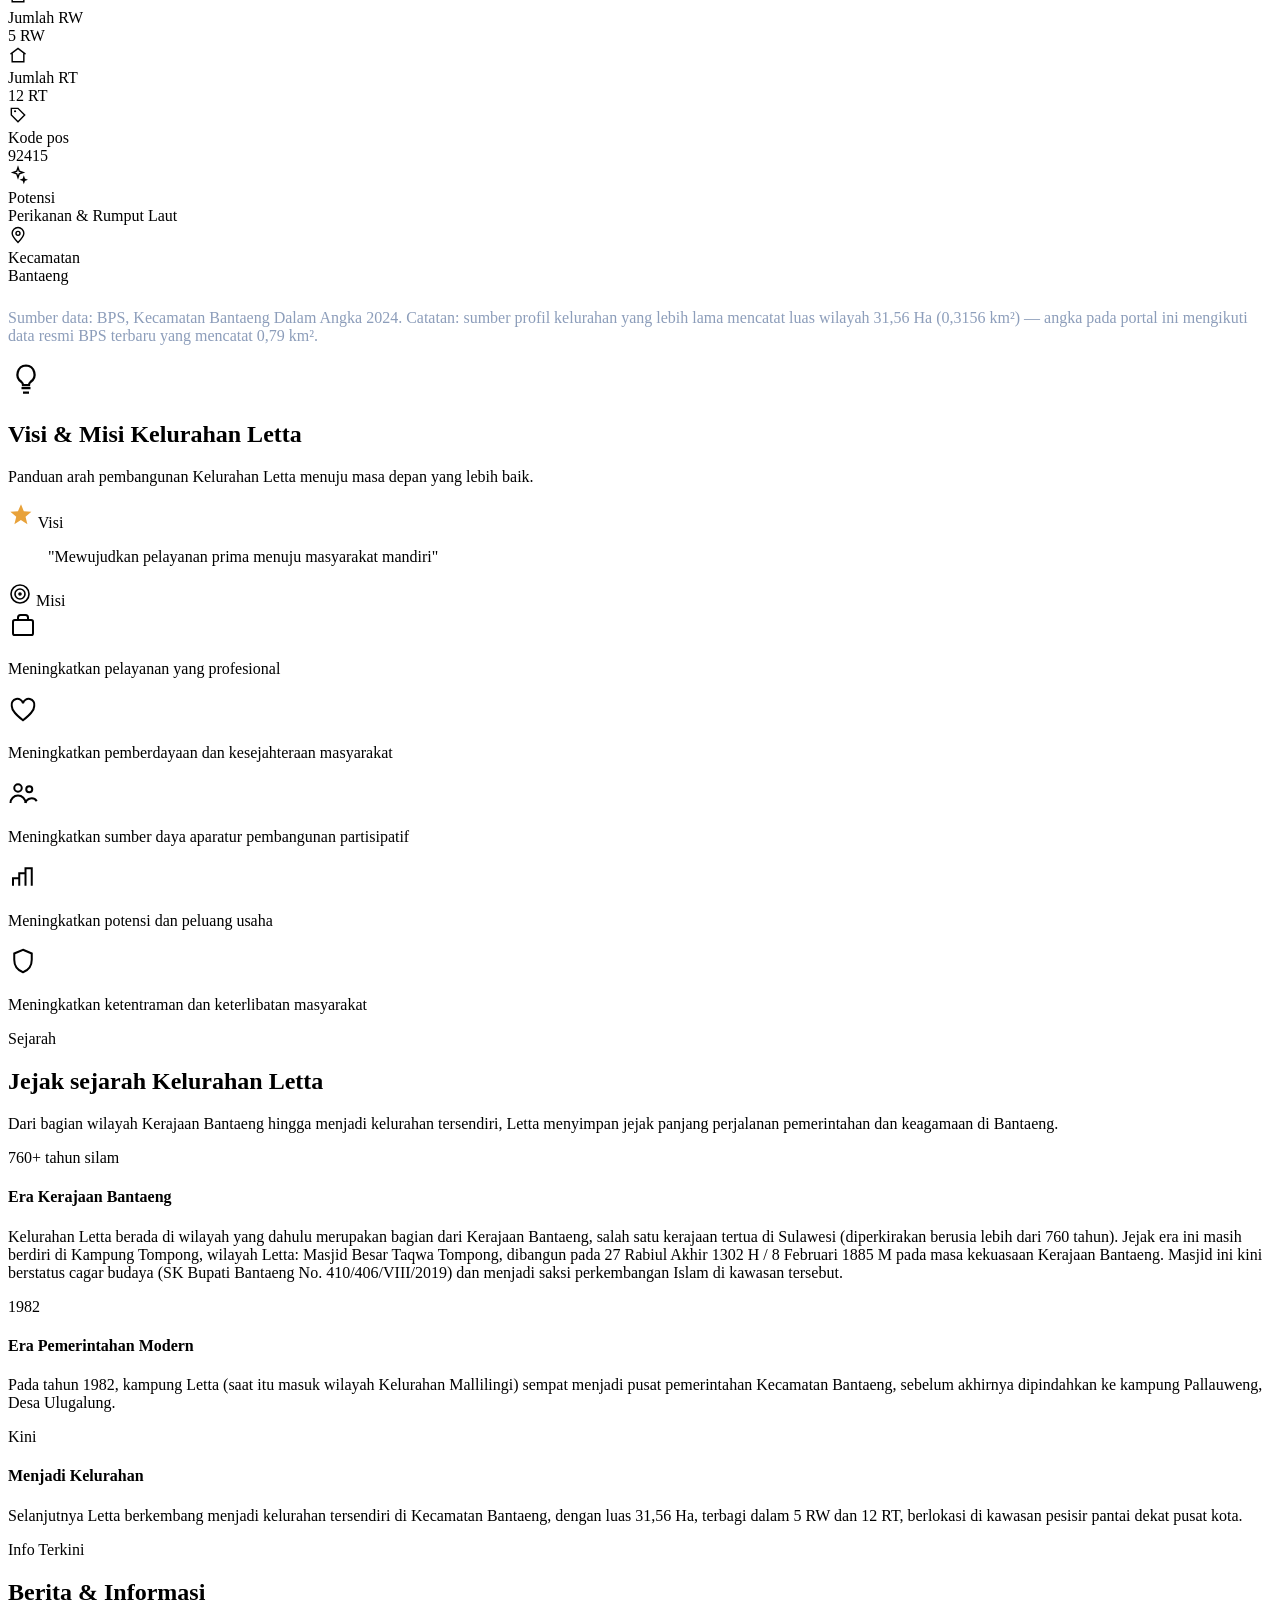
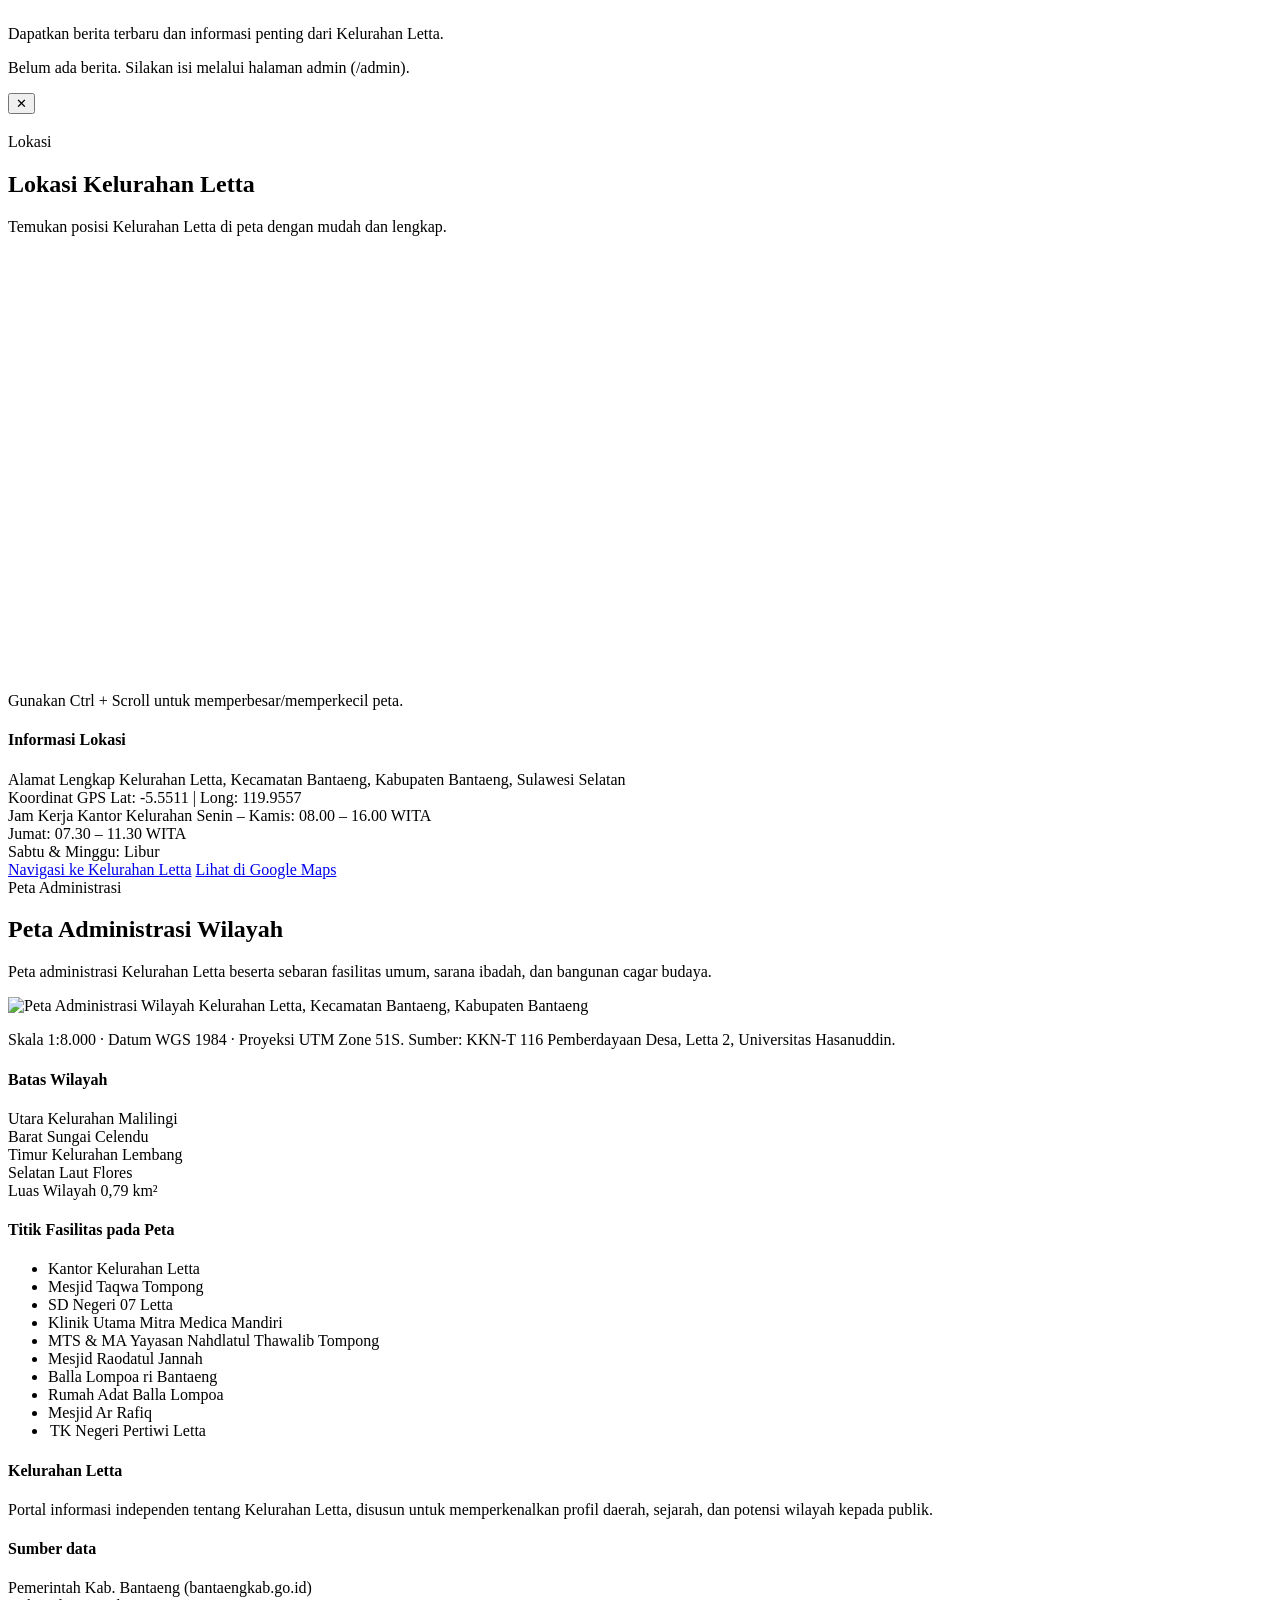
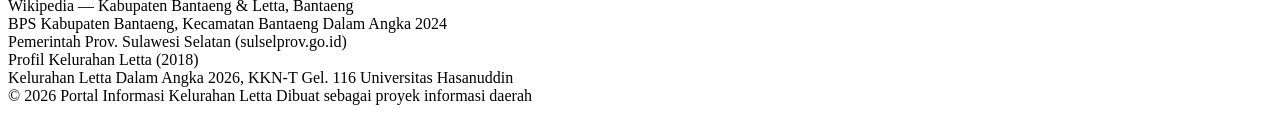
==== commit ade17bcc: "Add files via upload" ====
--- a/index.html
+++ b/index.html
@@ -35,8 +35,7 @@
               <a href="index.html#sejarah">Sejarah</a>
               <a href="index.html#berita">Info Terkini</a>
               <a href="index.html#peta">Peta</a>
-              <a href="galeri.html">Galeri</a>
-              <a href="wisata.html">Wisata</a>
+              <a href="index.html#peta-administrasi">Peta Administrasi</a>
               <a href="data-kelurahan.html">Data Kelurahan</a>
             </div>
           </div>
@@ -59,14 +58,7 @@
 </header>
 
 <section class="hero-v2" id="beranda">
-  <div class="hero-v2-bg" aria-hidden="true">
-    <svg viewBox="0 0 1200 700" preserveAspectRatio="xMidYMid slice">
-      <rect width="1200" height="700" fill="#0F3350"/>
-      <path d="M0,700 L0,420 L200,300 L340,400 L500,260 L680,390 L860,290 L1040,410 L1200,320 L1200,700 Z" fill="#154268" opacity="0.9"/>
-      <path d="M0,700 L0,520 Q300,470 600,510 T1200,500 L1200,700 Z" fill="#1B4F7A" opacity="0.85"/>
-      <path d="M0,700 L0,600 Q300,570 600,595 T1200,585 L1200,700 Z" fill="#0B2545"/>
-    </svg>
-  </div>
+  <div class="hero-v2-bg hero-v2-photo" aria-hidden="true"></div>
   <div class="hero-v2-overlay"></div>
   <div class="hero-v2-content">
     <div class="hero-v2-crest"><img src="images/logo/logo-bantaeng.png" width="110" height="110" alt="Logo Kabupaten Bantaeng"></div>
@@ -91,9 +83,6 @@
       </div>
     </div>
   </div>
-  <div class="hero-v2-float-left">
-    <button class="pill-announce">📢 Pengumuman</button>
-  </div>
   <div class="hero-v2-float-right fab-wrap">
     <div class="fab-popup" id="fabPopup">
       <a href="admin/index.html">🔑 Dashboard Admin</a>
@@ -103,10 +92,23 @@
   </div>
 </section>
 
+<section id="video-profil" class="tight video-profil-navy">
+  <div class="wrap">
+    <div class="section-head">
+      <span class="eyebrow">Video Profil</span>
+      <h2>Sekilas Kelurahan Letta</h2>
+      <p>Simak video profil singkat yang menampilkan gambaran wilayah, aktivitas warga, dan potensi Kelurahan Letta.</p>
+    </div>
+    <div class="video-profil-wrap">
+      <iframe src="https://drive.google.com/file/d/1kV_a56-jasc0XGUi9sJtHwaE6owdR-KO/preview" width="100%" height="480" style="display:block;border:0;" allow="autoplay" allowfullscreen></iframe>
+    </div>
+  </div>
+</section>
+
 <section id="letta" class="letta">
   <div class="wrap">
     <div class="section-head">
-      <span class="eyebrow">01 — Profil Kelurahan</span>
+      <span class="eyebrow">Profil Kelurahan</span>
       <h2>Kelurahan Letta</h2>
       <p>Kelurahan pesisir di jantung Kecamatan Bantaeng, berjarak sekitar 1 km dari pusat pemerintahan kecamatan maupun kabupaten.</p>
     </div>
@@ -205,7 +207,7 @@
 <section id="sejarah" class="tight sejarah-navy">
   <div class="wrap">
     <div class="section-head">
-      <span class="eyebrow">02 — Sejarah</span>
+      <span class="eyebrow">Sejarah</span>
       <h2>Jejak sejarah Kelurahan Letta</h2>
       <p>Dari bagian wilayah Kerajaan Bantaeng hingga menjadi kelurahan tersendiri, Letta menyimpan jejak panjang perjalanan pemerintahan dan keagamaan di Bantaeng.</p>
     </div>
@@ -232,7 +234,7 @@
 <section id="berita" class="tight berita-navy">
   <div class="wrap">
     <div class="section-head">
-      <span class="eyebrow">04 — Info Terkini</span>
+      <span class="eyebrow">Info Terkini</span>
       <h2>Berita &amp; Informasi</h2>
       <p>Dapatkan berita terbaru dan informasi penting dari Kelurahan Letta.</p>
     </div>
@@ -253,7 +255,7 @@
 <section id="peta" class="tight peta-navy">
   <div class="wrap">
     <div class="section-head">
-      <span class="eyebrow">06 — Lokasi</span>
+      <span class="eyebrow">Lokasi</span>
       <h2>Lokasi Kelurahan Letta</h2>
       <p>Temukan posisi Kelurahan Letta di peta dengan mudah dan lengkap.</p>
     </div>
@@ -284,6 +286,63 @@
       <div class="peta-btn-row">
         <a href="https://www.google.com/maps/dir/?api=1&destination=-5.5511,119.9557" target="_blank" rel="noopener" class="btn solid">Navigasi ke Kelurahan Letta</a>
         <a href="https://www.google.com/maps?q=-5.5511,119.9557" target="_blank" rel="noopener" class="btn ghost">Lihat di Google Maps</a>
+      </div>
+    </div>
+  </div>
+</section>
+
+<section id="peta-administrasi" class="tight peta-admin-navy">
+  <div class="wrap">
+    <div class="section-head">
+      <span class="eyebrow">Peta Administrasi</span>
+      <h2>Peta Administrasi Wilayah</h2>
+      <p>Peta administrasi Kelurahan Letta beserta sebaran fasilitas umum, sarana ibadah, dan bangunan cagar budaya.</p>
+    </div>
+
+    <div class="peta-admin-image-wrap">
+      <img src="images/peta/peta-administrasi-letta.jpg" alt="Peta Administrasi Wilayah Kelurahan Letta, Kecamatan Bantaeng, Kabupaten Bantaeng" loading="lazy">
+    </div>
+    <p class="map-note peta-note-light">Skala 1:8.000 &middot; Datum WGS 1984 &middot; Proyeksi UTM Zone 51S. Sumber: KKN-T 116 Pemberdayaan Desa, Letta 2, Universitas Hasanuddin.</p>
+
+    <div class="admin-grid">
+      <div class="peta-info-card">
+        <h4>Batas Wilayah</h4>
+        <div class="peta-info-row">
+          <span class="label">Utara</span>
+          <span class="value">Kelurahan Malilingi</span>
+        </div>
+        <div class="peta-info-row">
+          <span class="label">Barat</span>
+          <span class="value">Sungai Celendu</span>
+        </div>
+        <div class="peta-info-row">
+          <span class="label">Timur</span>
+          <span class="value">Kelurahan Lembang</span>
+        </div>
+        <div class="peta-info-row">
+          <span class="label">Selatan</span>
+          <span class="value">Laut Flores</span>
+        </div>
+        <div class="peta-info-row">
+          <span class="label">Luas Wilayah</span>
+          <span class="value">0,79 km²</span>
+        </div>
+      </div>
+
+      <div class="peta-info-card">
+        <h4>Titik Fasilitas pada Peta</h4>
+        <ul class="peta-legend-list">
+          <li><span class="dot" style="background:#F5A623;"></span>Kantor Kelurahan Letta</li>
+          <li><span class="dot" style="background:#8CE05A;"></span>Mesjid Taqwa Tompong</li>
+          <li><span class="dot" style="background:#2452C8;"></span>SD Negeri 07 Letta</li>
+          <li><span class="dot" style="background:#E8A23A;"></span>Klinik Utama Mitra Medica Mandiri</li>
+          <li><span class="dot" style="background:#0E5C3F;"></span>MTS &amp; MA Yayasan Nahdlatul Thawalib Tompong</li>
+          <li><span class="dot" style="background:#C9327C;"></span>Mesjid Raodatul Jannah</li>
+          <li><span class="dot" style="background:#C81E1E;"></span>Balla Lompoa ri Bantaeng</li>
+          <li><span class="dot" style="background:#4FD1D9;"></span>Rumah Adat Balla Lompoa</li>
+          <li><span class="dot" style="background:#BFA30C;"></span>Mesjid Ar Rafiq</li>
+          <li><span class="dot" style="background:#FFFFFF;border:1px solid rgba(255,255,255,.5);"></span>TK Negeri Pertiwi Letta</li>
+        </ul>
       </div>
     </div>
   </div>
@@ -308,7 +367,7 @@
     </div>
   </div>
   <div class="wrap foot-bottom">
-    <span>© 2026 Portal Informasi Bantaeng</span>
+    <span>© 2026 Portal Informasi Kelurahan Letta</span>
     <span>Dibuat sebagai proyek informasi daerah</span>
   </div>
 </footer>
